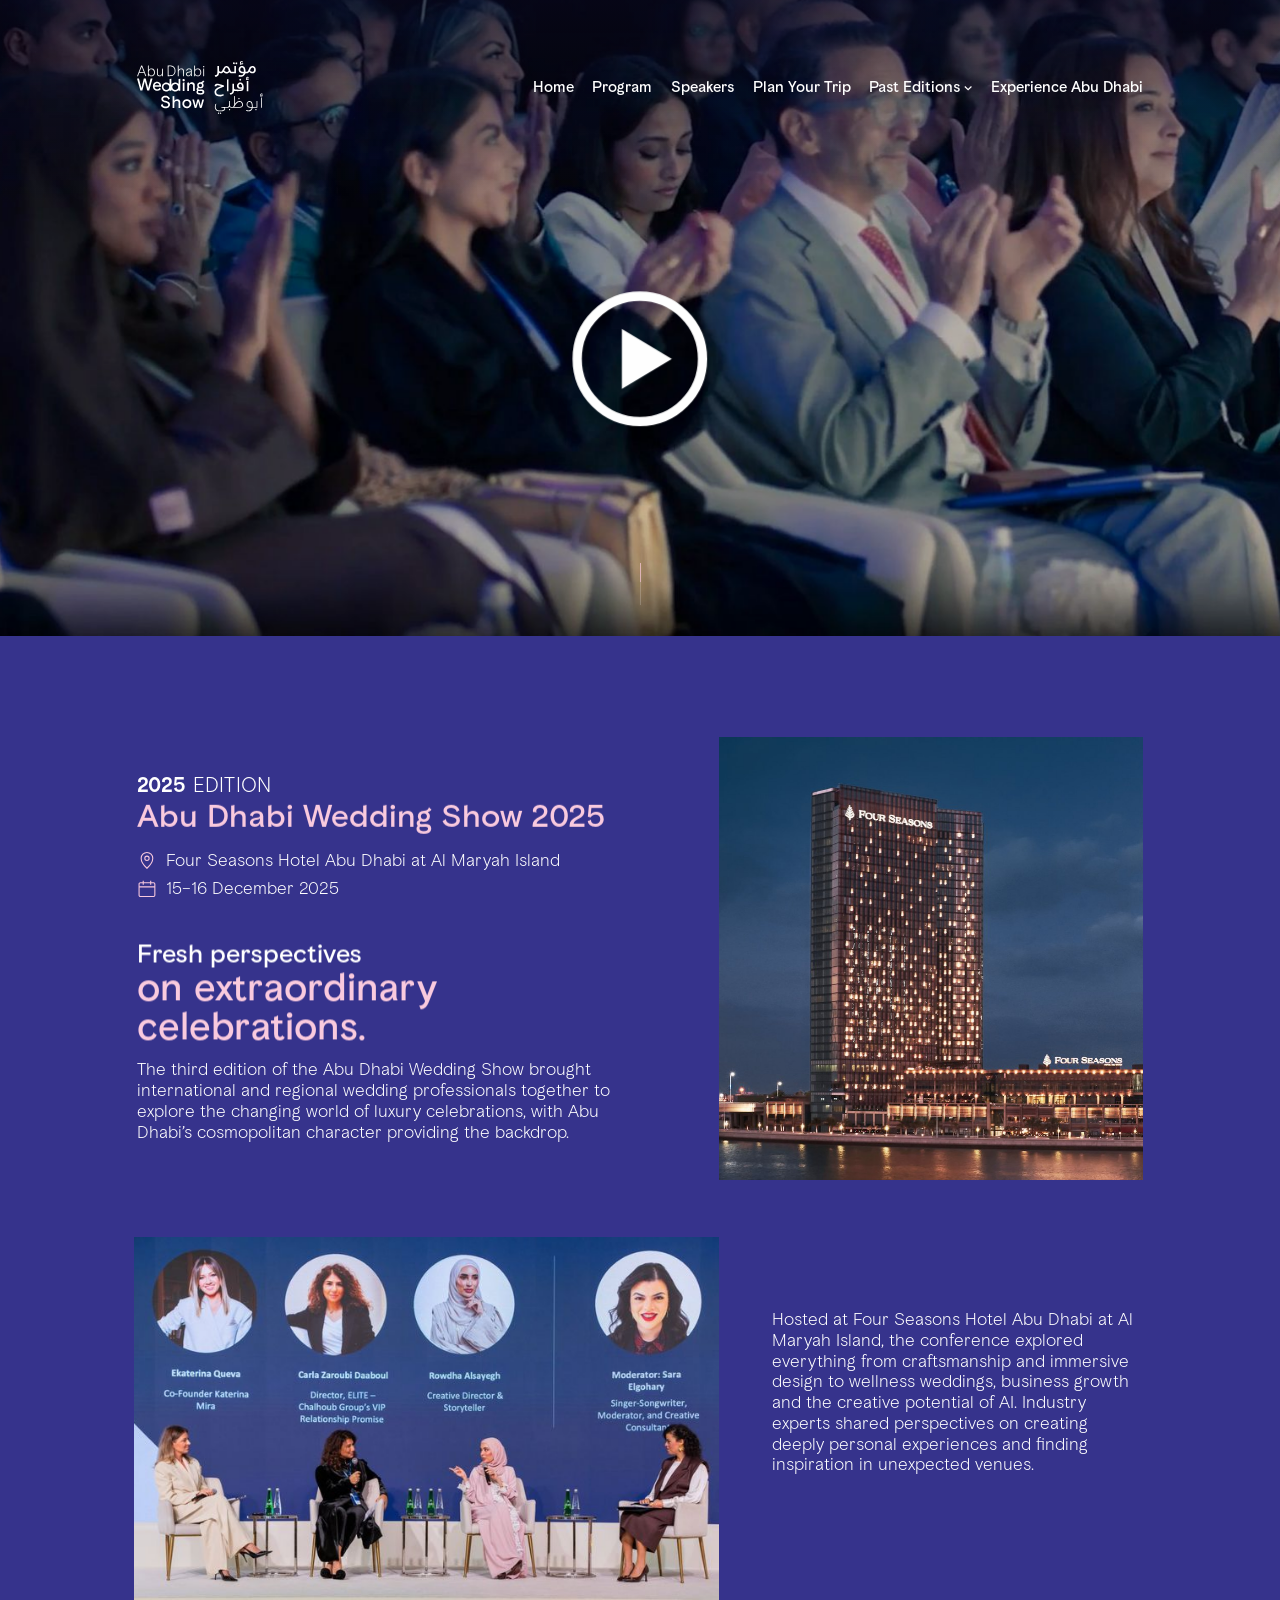
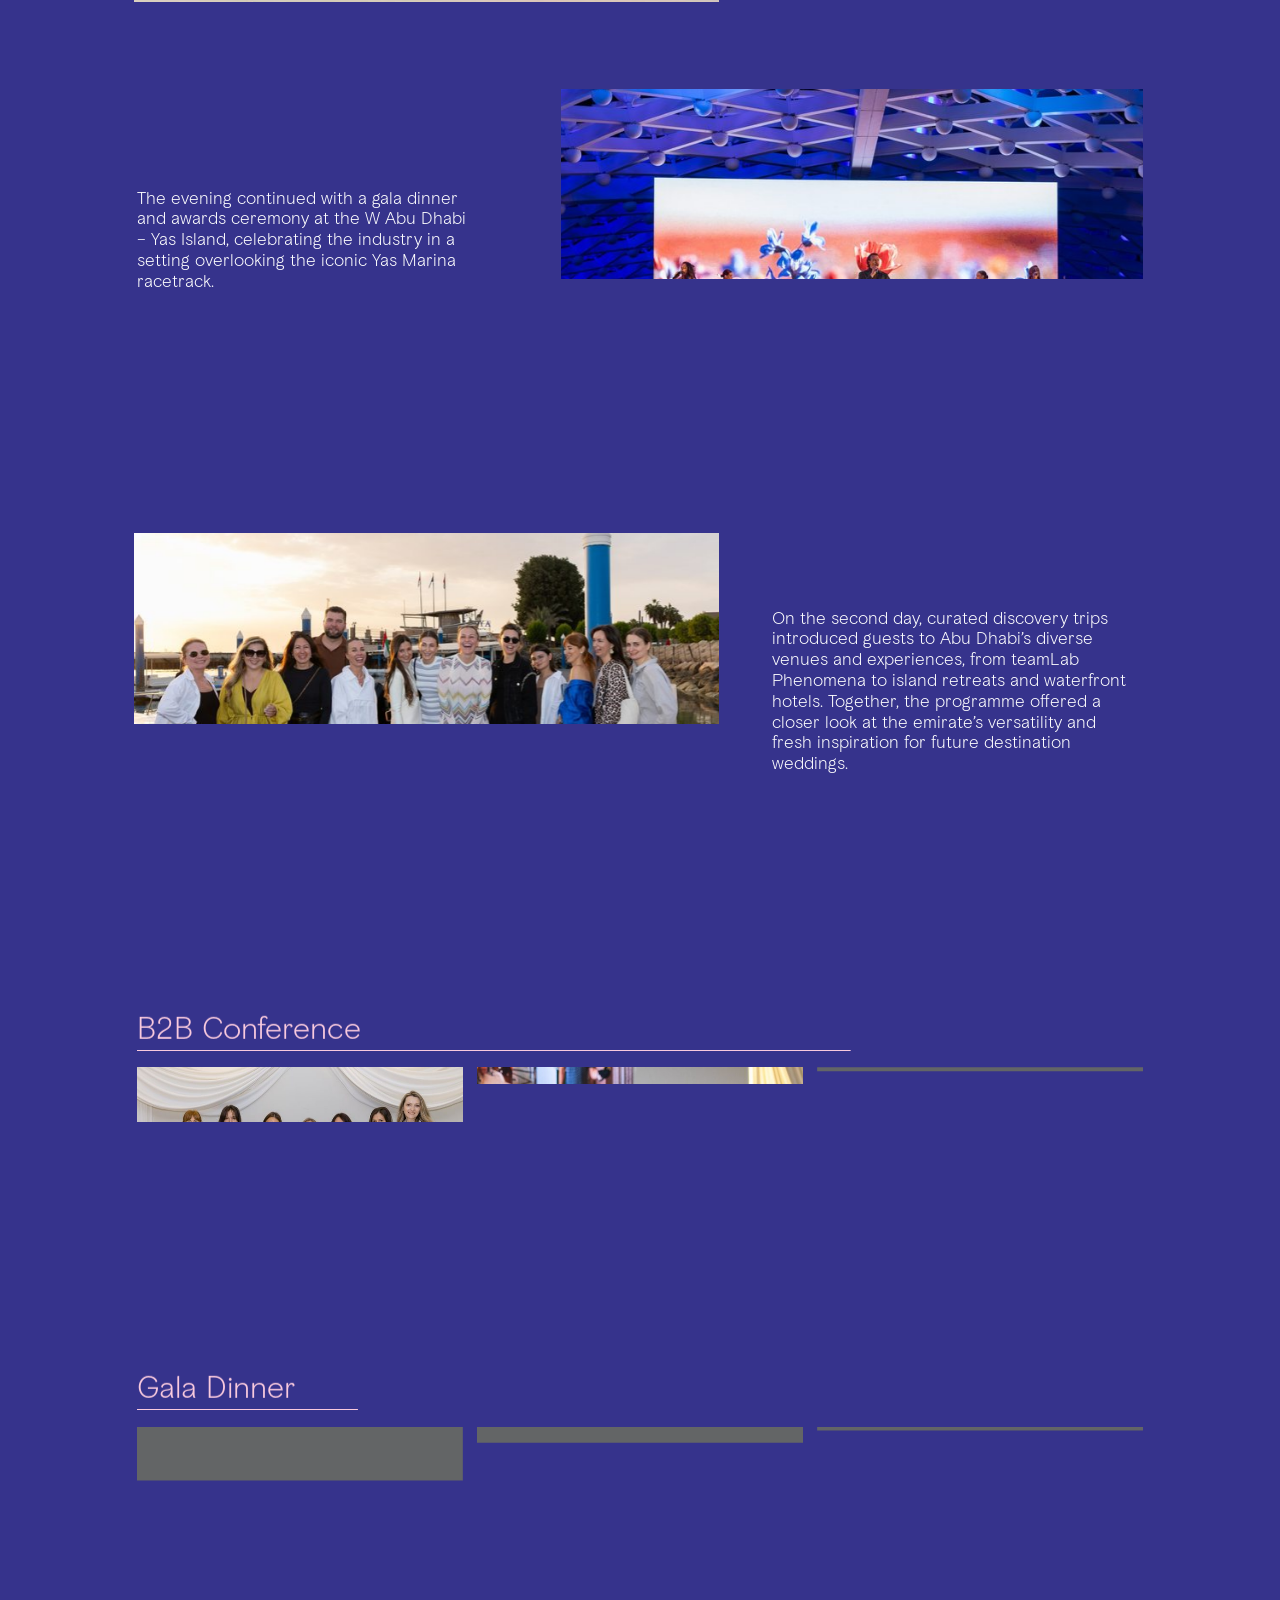
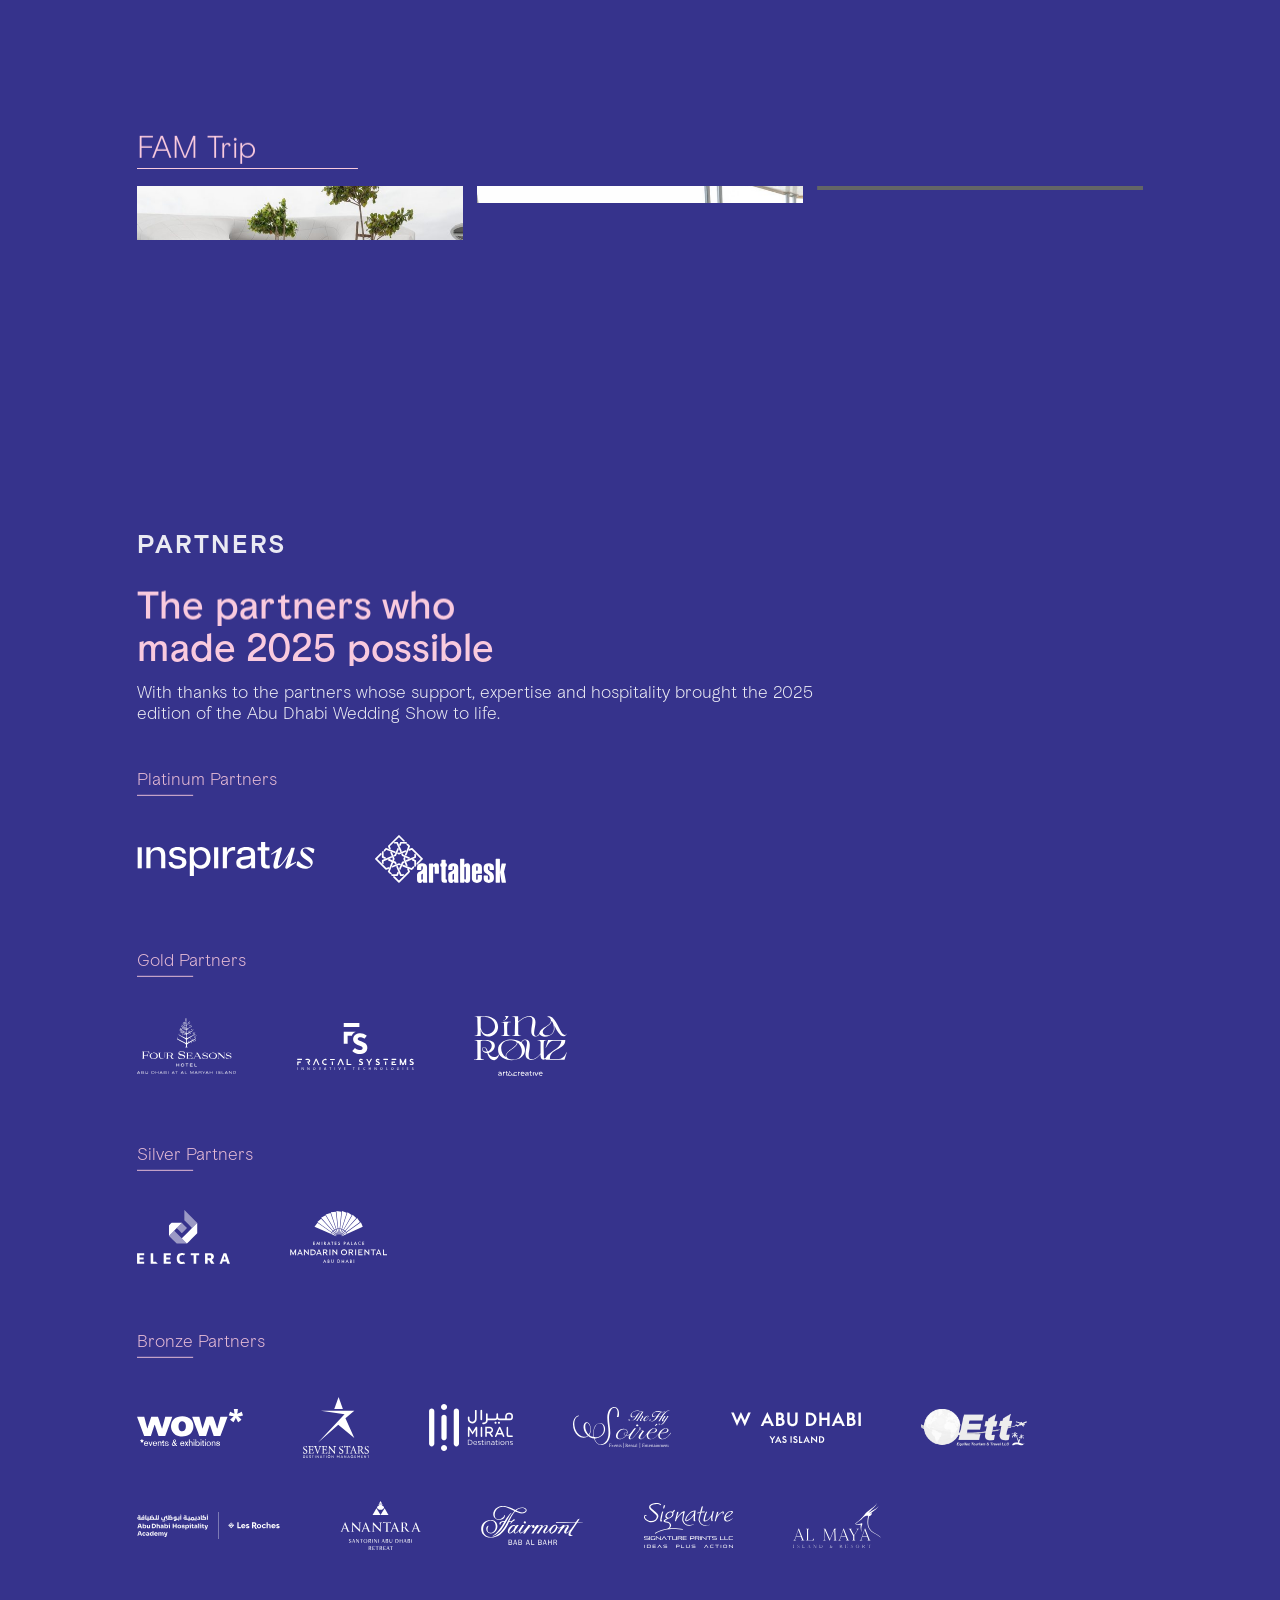
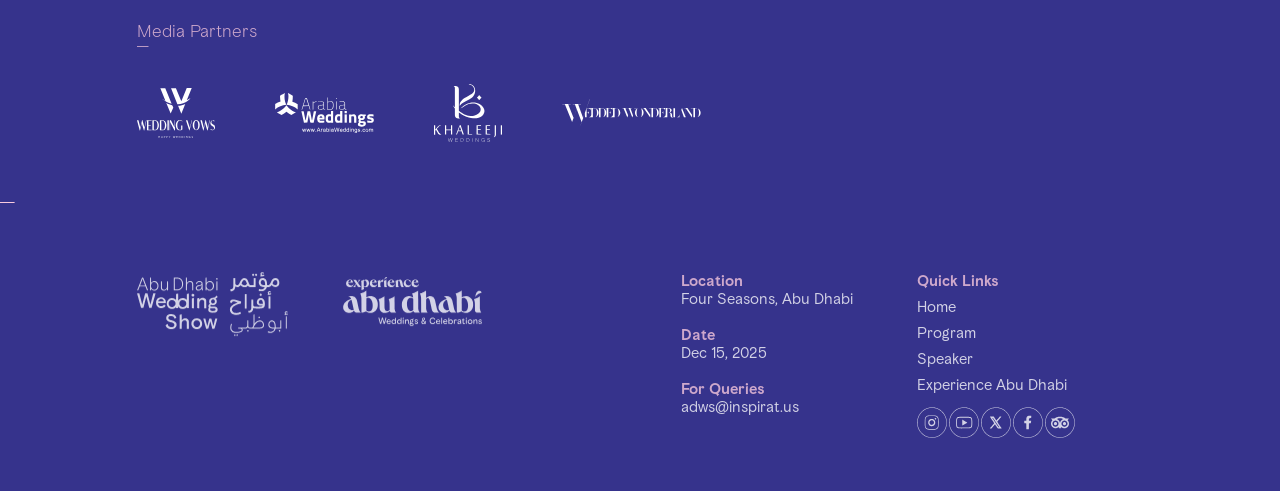
==== abu-dhabi-wedding-show/2025-edition.html @ 4666b499 "Add Abu Dhabi Wedding Show website for client review Co-Authored-By: Claude Opus 5.5 <noreply@anthro" ====
<!doctype html>
<html lang="en">
<head>
  <meta charset="utf-8">
  <meta name="viewport" content="width=device-width, initial-scale=1, viewport-fit=cover">
  <title>2025 Edition | Abu Dhabi Wedding Show</title>
  <meta name="description" content="Highlights from the 2025 Abu Dhabi Wedding Show at Four Seasons Hotel Abu Dhabi at Al Maryah Island.">
  <meta name="theme-color" content="#36338c">
  <link rel="preload" href="assets/fonts/AbuDhabiBasis-Light.woff2" as="font" type="font/woff2" crossorigin>
  <link rel="preload" href="assets/fonts/AbuDhabiBasis-Medium.woff2" as="font" type="font/woff2" crossorigin>
  <link rel="stylesheet" href="assets/css/main.css">
  <script>document.documentElement.classList.add('js');setTimeout(function(){document.documentElement.classList.add('curtain-timeout')},3500);</script>
</head>
<body>
  <div class="curtain" aria-hidden="true"><div class="curtain__panel curtain__panel--pink"></div><div class="curtain__panel curtain__panel--purple"></div></div>
  <a class="skip-link" href="#main">Skip to content</a>
  <header class="site-header wrap">
    <a class="logo" href="index.html" aria-label="Abu Dhabi Wedding Show, home"><img src="assets/svg/logo-adws.svg" alt="Abu Dhabi Wedding Show" width="190" height="79"></a>
    <button class="menu-toggle" aria-expanded="false" aria-controls="site-nav" aria-label="Open menu">
      <svg class="menu-toggle__icon menu-toggle__icon--open" viewBox="0 0 48 48" aria-hidden="true"><circle cx="24" cy="24" r="22" fill="none" stroke="currentColor" stroke-width="2"/><path d="M10 19h28M10 29h28" fill="none" stroke="currentColor" stroke-width="2"/></svg>
      <svg class="menu-toggle__icon menu-toggle__icon--close" viewBox="0 0 48 48" aria-hidden="true"><circle cx="24" cy="24" r="22" fill="none" stroke="currentColor" stroke-width="2"/><path d="M14.1 14.1l19.8 19.8M33.9 14.1L14.1 33.9" fill="none" stroke="currentColor" stroke-width="2"/></svg>
    </button>
    <nav class="nav" id="site-nav" aria-label="Main">
      <ul>
        <li><a href="index.html">Home</a></li>
        <li><a href="#">Program</a></li>
        <li><a href="#">Speakers</a></li>
        <li><a href="#">Plan Your Trip</a></li>
        <li class="has-sub">
          <button aria-expanded="false" aria-haspopup="true" aria-current="page">Past Editions <svg class="chev" viewBox="0 0 10 6" aria-hidden="true"><path d="M1 1l4 4 4-4" fill="none" stroke="currentColor" stroke-width="1.4"/></svg></button>
          <div class="submenu"><a href="2025-edition.html" aria-current="page">2025 Edition</a><a href="https://adweddingshow.ae/2024-edition">2024 Edition</a><a href="https://adweddingshow.ae/2023-edition">2023 Edition</a></div>
        </li>
        <li><a href="https://visitabudhabi.ae/en" target="_blank" rel="noopener">Experience Abu Dhabi</a></li>
      </ul>
    </nav>
  </header>
  <main id="main">
    <section class="hero" aria-label="Highlights film" style="--hero-pos:50% 45%">
      <img src="assets/img/hero-2025.jpg" srcset="assets/img/hero-2025-900.jpg 900w, assets/img/hero-2025-1600.jpg 1600w, assets/img/hero-2025.jpg 1920w" sizes="100vw" alt="Guests applauding at the Abu Dhabi Wedding Show 2025" loading="eager" decoding="async" fetchpriority="high">
      <button class="play" data-video="" aria-label="Play the highlights film"><svg viewBox="0 0 206 206" aria-hidden="true"><circle cx="103" cy="103" r="94" fill="none" stroke="currentColor" stroke-width="14"/><path d="M76 58v90l75-45z" fill="currentColor"/></svg></button>
      <div class="scroll-hint" aria-hidden="true"><span></span></div>
    </section>
    <section class="edition wrap">
      <div class="edition__top">
        <div class="edition__intro">
          <p class="edition-label"><b>2025</b> EDITION</p>
          <h1 class="edition-title">Abu Dhabi Wedding Show 2025</h1>
          <ul class="meta">
            <li><svg viewBox="0 0 24 24" aria-hidden="true"><path d="M12 22s-7-6.2-7-12a7 7 0 0114 0c0 5.8-7 12-7 12z" fill="none" stroke="currentColor" stroke-width="1.3"/><circle cx="12" cy="10" r="2.6" fill="none" stroke="currentColor" stroke-width="1.3"/></svg><span>Four Seasons Hotel Abu Dhabi at Al Maryah Island</span></li>
            <li><svg viewBox="0 0 24 24" aria-hidden="true"><rect x="2.5" y="4.5" width="19" height="16.5" rx="1.5" fill="none" stroke="currentColor" stroke-width="1.3"/><path d="M2.5 9.5h19M7.5 2v5M16.5 2v5" fill="none" stroke="currentColor" stroke-width="1.3"/></svg><span>15–16 December 2025</span></li>
          </ul>
        </div>
        <div class="edition__media"><picture><source media="(min-width: 1024px)" srcset="assets/img/fourseasons-crop.jpg"><img src="assets/img/fourseasons.jpg" srcset="assets/img/fourseasons-700.jpg 700w, assets/img/fourseasons.jpg 1400w" sizes="100vw" alt="Four Seasons Hotel Abu Dhabi at Al Maryah Island at dusk" loading="lazy" decoding="async"></picture></div>
        <div class="edition__fresh">
          <p class="kicker">Fresh perspectives</p>
          <h2 class="display">on extraordinary <span class="br"></span>celebrations.</h2>
          <div class="body"><p>The third edition of the Abu Dhabi Wedding Show brought international and regional wedding professionals together to explore the changing world of luxury celebrations, with Abu Dhabi’s cosmopolitan character providing the backdrop.</p></div>
        </div>
      </div>
      <div class="duo duo--left duo--a">
        <div class="duo__media"><img src="assets/img/panel.jpg" srcset="assets/img/panel-700.jpg 700w, assets/img/panel.jpg 1800w" sizes="(max-width: 1023px) 100vw, 46vw" alt="Panel discussion on stage at the 2025 conference" loading="lazy" decoding="async"></div>
        <div class="body"><p>Hosted at Four Seasons Hotel Abu Dhabi at Al Maryah Island, the conference explored everything from craftsmanship and immersive design to wellness weddings, business growth and the creative potential of AI. Industry experts shared perspectives on creating deeply personal experiences and finding inspiration in unexpected venues.</p></div>
      </div>
      <div class="duo duo--right duo--b">
        <div class="body"><p>The evening continued with a gala dinner and awards ceremony at the W Abu Dhabi – Yas Island, celebrating the industry in a setting overlooking the iconic Yas Marina racetrack.</p></div>
        <div class="duo__media"><img src="assets/img/gala-stage.jpg" srcset="assets/img/gala-stage-700.jpg 700w, assets/img/gala-stage.jpg 1542w" sizes="(max-width: 1023px) 100vw, 46vw" alt="Live performance at the 2025 gala dinner" loading="lazy" decoding="async"></div>
      </div>
      <div class="duo duo--left duo--c">
        <div class="duo__media"><img src="assets/img/fam-group.jpg" srcset="assets/img/fam-group-700.jpg 700w, assets/img/fam-group.jpg 1800w" sizes="(max-width: 1023px) 100vw, 46vw" alt="Guests of the 2025 discovery trip together on a marina pontoon at sunset" loading="lazy" decoding="async"></div>
        <div class="body"><p>On the second day, curated discovery trips introduced guests to Abu Dhabi’s diverse venues and experiences, from teamLab Phenomena to island retreats and waterfront hotels. Together, the programme offered a closer look at the emirate’s versatility and fresh inspiration for future destination weddings.</p></div>
      </div>
      <section class="gallery">
        <h2 class="gallery__title rule">B2B Conference</h2>
        <ul class="gallery__grid">
          <li><img src="assets/img/b2b-1.jpg" srcset="assets/img/b2b-1-700.jpg 700w, assets/img/b2b-1.jpg 920w" sizes="(max-width: 767px) 82vw, 26vw" alt="Delegates at the B2B conference" loading="lazy" decoding="async"></li>
          <li><img src="assets/img/b2b-2.jpg" srcset="assets/img/b2b-2-700.jpg 700w, assets/img/b2b-2.jpg 1017w" sizes="(max-width: 767px) 82vw, 26vw" alt="Speaker presenting at the conference" loading="lazy" decoding="async"></li>
          <li><img src="assets/img/b2b-3.jpg" srcset="assets/img/b2b-3-700.jpg 700w, assets/img/b2b-3.jpg 931w" sizes="(max-width: 767px) 82vw, 26vw" alt="Panel discussion with four speakers" loading="lazy" decoding="async"></li>
        </ul>
      </section>
      <section class="gallery">
        <h2 class="gallery__title rule">Gala Dinner</h2>
        <ul class="gallery__grid">
          <li><img src="assets/img/gala-1.jpg" srcset="assets/img/gala-1-700.jpg 700w, assets/img/gala-1.jpg 993w" sizes="(max-width: 767px) 82vw, 26vw" alt="Gala dinner setting with the show screen" loading="lazy" decoding="async"></li>
          <li><img src="assets/img/gala-2.jpg" srcset="assets/img/gala-2-700.jpg 700w, assets/img/gala-2.jpg 1017w" sizes="(max-width: 767px) 82vw, 26vw" alt="Singer performing at the gala dinner" loading="lazy" decoding="async"></li>
          <li><img src="assets/img/gala-3.jpg" srcset="assets/img/gala-3-700.jpg 700w, assets/img/gala-3.jpg 782w" sizes="(max-width: 767px) 82vw, 26vw" alt="Headline performer on stage" loading="lazy" decoding="async"></li>
        </ul>
      </section>
      <section class="gallery">
        <h2 class="gallery__title rule">FAM Trip</h2>
        <ul class="gallery__grid">
          <li><img src="assets/img/fam-1.jpg" srcset="assets/img/fam-1-700.jpg 700w, assets/img/fam-1.jpg 1018w" sizes="(max-width: 767px) 82vw, 26vw" alt="Group photo during the FAM trip" loading="lazy" decoding="async"></li>
          <li><img src="assets/img/fam-2.jpg" srcset="assets/img/fam-2-700.jpg 700w, assets/img/fam-2.jpg 1033w" sizes="(max-width: 767px) 82vw, 26vw" alt="Guests on a boat during the FAM trip" loading="lazy" decoding="async"></li>
          <li><img src="assets/img/fam-3.jpg" srcset="assets/img/fam-3-700.jpg 700w, assets/img/fam-3.jpg 1018w" sizes="(max-width: 767px) 82vw, 26vw" alt="Guests inside an immersive installation" loading="lazy" decoding="async"></li>
        </ul>
      </section>
    </section>
    <section class="partners partners--2025 wrap">
      <p class="eyebrow">Partners</p>
      <h2 class="display">The partners who <span class="br"></span>made 2025 possible</h2>
      <div class="body"><p>With thanks to the partners whose support, expertise and hospitality brought the 2025 edition of the Abu Dhabi Wedding Show to life.</p></div>
      <div class="tier">
        <h3 class="tier__label rule">Platinum Partners</h3>
        <ul class="tier__logos tier__logos--set" aria-label="Platinum Partners">
          <li><img src="assets/partners/inspiratus.svg" alt="Inspiratus" style="--w:267.9" loading="lazy" decoding="async"></li><li><img src="assets/partners/artabesk.svg" alt="Artabesk" style="--w:196.2" loading="lazy" decoding="async"></li>
        </ul>
      </div>
      <div class="tier">
        <h3 class="tier__label rule">Gold Partners</h3>
        <ul class="tier__logos tier__logos--set" aria-label="Gold Partners">
          <li><img src="assets/partners/four-seasons-al-maryah.svg" alt="Four Seasons Hotel Abu Dhabi at Al Maryah Island" style="--w:149.6" loading="lazy" decoding="async"></li><li><img src="assets/partners/fractal-systems.svg" alt="Fractal Systems" style="--w:176.4" loading="lazy" decoding="async"></li><li><img src="assets/partners/dina-rouz.svg" alt="Dina Rouz Art &amp; Creative" style="--w:139.1" loading="lazy" decoding="async"></li>
        </ul>
      </div>
      <div class="tier">
        <h3 class="tier__label rule">Silver Partners</h3>
        <ul class="tier__logos tier__logos--set" aria-label="Silver Partners">
          <li><img src="assets/partners/electra.svg" alt="Electra" style="--w:140.0" loading="lazy" decoding="async"></li><li><img src="assets/partners/emirates-palace-mandarin-oriental.svg" alt="Emirates Palace Mandarin Oriental, Abu Dhabi" style="--w:145.2" loading="lazy" decoding="async"></li>
        </ul>
      </div>
      <div class="tier">
        <h3 class="tier__label rule">Bronze Partners</h3>
        <ul class="tier__logos tier__logos--set" aria-label="Bronze Partners">
          <li><img src="assets/partners/wow-events.svg" alt="WOW Events &amp; Exhibitions" style="--w:159.8" loading="lazy" decoding="async"></li><li><img src="assets/partners/seven-stars-dmc.svg" alt="Seven Stars Destination Management" style="--w:98.3" loading="lazy" decoding="async"></li><li><img src="assets/partners/miral-destinations.svg" alt="Miral Destinations" style="--w:125.6" loading="lazy" decoding="async"></li><li><img src="assets/partners/the-fly-soiree.svg" alt="The Fly Soirée" style="--w:147.4" loading="lazy" decoding="async"></li><li><img src="assets/partners/w-abu-dhabi-yas-island.svg" alt="W Abu Dhabi, Yas Island" style="--w:194.1" loading="lazy" decoding="async"></li><li><img src="assets/partners/ett-equifax-travel.png" alt="Equifax Tourism &amp; Travel" style="--w:158.7" loading="lazy" decoding="async"></li><li><img src="assets/partners/adha-les-roches.svg" alt="Abu Dhabi Hospitality Academy, Les Roches" style="--w:214.5" loading="lazy" decoding="async"></li><li><img src="assets/partners/anantara-santorini.svg" alt="Anantara Santorini Abu Dhabi Retreat" style="--w:121.9" loading="lazy" decoding="async"></li><li><img src="assets/partners/fairmont-bab-al-bahr.svg" alt="Fairmont Bab Al Bahr" style="--w:153.1" loading="lazy" decoding="async"></li><li><img src="assets/partners/signature-prints.svg" alt="Signature Prints" style="--w:134.3" loading="lazy" decoding="async"></li><li><img src="assets/partners/al-maya-island.svg" alt="Al Maya Island &amp; Resort" style="--w:131.4" loading="lazy" decoding="async"></li>
        </ul>
      </div>
      <div class="tier">
        <h3 class="tier__label rule">Media Partners</h3>
        <ul class="tier__logos tier__logos--set" aria-label="Media Partners">
          <li><img src="assets/partners/wedding-vows.svg" alt="Wedding Vows" style="--w:117.7" loading="lazy" decoding="async"></li><li><img src="assets/partners/arabia-weddings.svg" alt="Arabia Weddings" style="--w:148.0" loading="lazy" decoding="async"></li><li><img src="assets/partners/khaleeji-weddings.svg" alt="Khaleeji Weddings" style="--w:101.4" loading="lazy" decoding="async"></li><li><img src="assets/partners/wedded-wonderland.svg" alt="Wedded Wonderland" style="--w:209.2" loading="lazy" decoding="async"></li>
        </ul>
      </div>
    </section>
  </main>
  <footer class="site-footer">
    <div class="wrap footer__grid">
      <div class="footer__brand">
        <a class="footer__logo" href="index.html"><img src="assets/svg/logo-adws.svg" alt="Abu Dhabi Wedding Show" width="227" height="95" loading="lazy"></a>
        <a class="footer__logo footer__logo--exp" href="https://visitabudhabi.ae" rel="noopener"><img src="assets/svg/logo-experience-abu-dhabi.svg" alt="Experience Abu Dhabi, Weddings &amp; Celebrations" width="208" height="90" loading="lazy"></a>
      </div>
      <dl class="footer__info">
        <dt>Location</dt><dd>Four Seasons, Abu Dhabi</dd>
        <dt>Date</dt><dd>Dec 15, 2025</dd>
        <dt>For Queries</dt><dd><a href="mailto:adws@inspirat.us">adws@inspirat.us</a></dd>
      </dl>
      <div class="footer__links">
        <h2>Quick Links</h2>
        <ul>
          <li><a href="index.html">Home</a></li>
          <li><a href="#">Program</a></li>
          <li><a href="#">Speaker</a></li>
          <li><a href="#">Experience Abu Dhabi</a></li>
        </ul>
        <div class="social">
          <a href="#" aria-label="Instagram"><img src="assets/svg/icon-instagram.svg" alt="" width="31" height="31"></a>
          <a href="#" aria-label="YouTube"><img src="assets/svg/icon-youtube.svg" alt="" width="31" height="31"></a>
          <a href="#" aria-label="X"><img src="assets/svg/icon-x.svg" alt="" width="31" height="31"></a>
          <a href="#" aria-label="Facebook"><img src="assets/svg/icon-facebook.svg" alt="" width="31" height="31"></a>
          <a href="#" aria-label="Tripadvisor"><img src="assets/svg/icon-tripadvisor.svg" alt="" width="31" height="31"></a>
        </div>
      </div>
    </div>
  </footer>
  <dialog class="video-dialog" id="video-dialog"><button class="close" aria-label="Close video">&times;</button><video controls playsinline preload="none"></video></dialog>
  <div class="cursor" aria-hidden="true"><span>Drag</span></div>
  <script src="assets/js/vendor/gsap.min.js" defer></script>
  <script src="assets/js/vendor/ScrollTrigger.min.js" defer></script>
  <script src="assets/js/vendor/SplitText.min.js" defer></script>
  <script src="assets/js/vendor/lenis.min.js" defer></script>
  <script src="assets/js/main.js" defer></script>
</body>
</html>
---- abu-dhabi-wedding-show/assets/css/main.css ----
/* =========================================================================
   Abu Dhabi Wedding Show — responsive build
   Master artboard: 1920 px wide. All fluid values are derived from it:
   vw value = (px at 1920 / 1920) * 100, clamped to a readable minimum
   and to the 1920 maximum so nothing grows past the approved design.

   Motion: GSAP + ScrollTrigger + SplitText (text masks) and Lenis smooth
   scroll, all in assets/js. Without JS, or with "reduce motion" on, the
   site renders fully static: nothing here hides content by default.
   ========================================================================= */

@font-face { font-family: "Abu Dhabi Basis"; src: url("../fonts/AbuDhabiBasis-Light.woff2") format("woff2"); font-weight: 300; font-style: normal; font-display: swap; }
@font-face { font-family: "Abu Dhabi Basis"; src: url("../fonts/AbuDhabiBasis-Regular.woff2") format("woff2"); font-weight: 400; font-style: normal; font-display: swap; }
@font-face { font-family: "Abu Dhabi Basis"; src: url("../fonts/AbuDhabiBasis-Medium.woff2") format("woff2"); font-weight: 500; font-style: normal; font-display: swap; }
@font-face { font-family: "Abu Dhabi Basis"; src: url("../fonts/AbuDhabiBasis-Bold.woff2") format("woff2"); font-weight: 700; font-style: normal; font-display: swap; }

:root {
  /* Colour (sampled from the artboard) */
  --purple: #36338c;
  --pink: #f9cade;
  --white: #ffffff;
  --ink: #151537;
  --placeholder: #636566;

  /* Content column: 1510 px inside 205 px margins at 1920.
     Expressed in % so it is relative to the section, not the scrollbar. */
  --gutter: max(10.677%, calc((100% - 1510px) / 2));

  /* --u = one artboard pixel. The artboard is a 1920x1080 screen, so the unit follows
     whichever is tighter, width or height. A screen-sized section therefore always fits
     one screen, on wide monitors and on short laptop windows alike. */
  --u: min(100vw / 1920, 100svh / 1080);

  /* Type scale (px at 1920x1080, minimum on small screens) */
  --fs-nav: clamp(15px, calc(20 * var(--u)), 20px);
  --fs-eyebrow: clamp(17px, calc(38 * var(--u)), 38px);      /* ABOUT / PARTNERS, Bold caps */
  --fs-kicker: clamp(20px, calc(38.7 * var(--u)), 38.7px);   /* Connect / This is Abu Dhabi, Medium */
  --fs-display: clamp(30px, calc(58 * var(--u)), 58px);      /* Pink headlines, Medium */
  --fs-body: clamp(16px, calc(26 * var(--u)), 26px);         /* Body, Light */
  --fs-title: clamp(26px, calc(48 * var(--u)), 48px);        /* Abu Dhabi Wedding Show 2025 */
  --fs-edition: clamp(17px, calc(31 * var(--u)), 31px);      /* 2025 EDITION label on the 2025 page */
  --fs-edition-list: clamp(17px, calc(27 * var(--u)), 27px); /* 2025 Edition links in the Past Editions card */
  --fs-gallery: clamp(24px, calc(46.3 * var(--u)), 46.3px);  /* B2B Conference */
  --fs-button: clamp(16px, calc(24 * var(--u)), 24px);      /* label: a step above body copy */
  --fs-footer: clamp(15px, calc(22.1 * var(--u)), 22.1px);

  --lh-body: 1.2;

  /* Vertical rhythm */
  --pad-section: clamp(56px, calc(146 * var(--u)), 146px);  /* section top padding (954 → 1100) */
  --space-xl: clamp(56px, 8.5vw, 164px);
  --space-l: clamp(40px, 5.25vw, 101px);
  --space-m: clamp(24px, 3.1vw, 60px);

  --photo-h: clamp(560px, 56.25vw, 1080px);      /* full-bleed photo sections, 1080 at 1920 */

  /* Motion */
  --ease-out: cubic-bezier(.16, 1, .3, 1);       /* expo-ish out */
  --ease-inout: cubic-bezier(.65, 0, .35, 1);
}

@media (max-width: 1279px) { :root { --gutter: 7.5%; } }
@media (max-width: 1023px) { :root { --gutter: 48px; --lh-body: 1.4; } }
@media (max-width: 767px)  { :root { --gutter: 24px; --lh-body: 1.5; } }
@media (max-width: 399px)  { :root { --gutter: 20px; } }

/* ---------- Base ---------- */
*, *::before, *::after { box-sizing: border-box; }
html { -webkit-text-size-adjust: 100%; text-size-adjust: 100%; scroll-behavior: smooth; }
@media (prefers-reduced-motion: reduce) { html { scroll-behavior: auto; } *, *::before, *::after { transition: none !important; animation: none !important; } }
/* Lenis smooth scroll */
html.lenis, html.lenis body { height: auto; }
.lenis.lenis-smooth { scroll-behavior: auto !important; }
.lenis.lenis-smooth [data-lenis-prevent] { overscroll-behavior: contain; }
.lenis.lenis-stopped { overflow: hidden; }
body {
  margin: 0;
  font-family: "Abu Dhabi Basis", "Helvetica Neue", Arial, sans-serif;
  font-weight: 300;
  color: var(--white);
  background: var(--purple);
  -webkit-font-smoothing: antialiased;
  -moz-osx-font-smoothing: grayscale;
  overflow-x: hidden;
}
img { display: block; max-width: 100%; height: auto; }
a { color: inherit; text-decoration: none; }
button { font: inherit; color: inherit; background: none; border: 0; padding: 0; cursor: pointer; }
p { margin: 0; }
h1, h2, h3 { margin: 0; font-weight: 500; }
:focus-visible { outline: 2px solid var(--pink); outline-offset: 4px; }
.sr-only { position: absolute; width: 1px; height: 1px; overflow: hidden; clip: rect(0 0 0 0); white-space: nowrap; }
.skip-link { position: absolute; left: 16px; top: -60px; z-index: 100; padding: 10px 16px; background: var(--pink); color: var(--purple); font-weight: 500; }
.skip-link:focus { top: 16px; }

.wrap { padding-inline: var(--gutter); }

/* ---------- Type roles ---------- */
.eyebrow { font-size: var(--fs-eyebrow); font-weight: 700; letter-spacing: 0.08em; text-transform: uppercase; line-height: 1; }
.kicker { font-size: var(--fs-kicker); font-weight: 500; line-height: 1.15; }
.display { font-size: var(--fs-display); font-weight: 500; line-height: 1.01; color: var(--pink); letter-spacing: -0.003em; }
.body { font-size: var(--fs-body); line-height: var(--lh-body); font-weight: 300; }
.body p + p { margin-top: calc(var(--lh-body) * 1em); }
/* the designer's line break inside a headline (a span so it can be switched off on phones) */
.br { display: block; }
.kicker + .display { margin-top: 0.085em; }
.eyebrow + .kicker, .eyebrow + .display { margin-top: clamp(20px, calc(40 * var(--u)), 40px); }
.display + .body { margin-top: clamp(16px, calc(31 * var(--u)), 31px); }
.balance { text-wrap: balance; }

/* SplitText line masks. The mask must not change the layout, so the breathing room for descenders is
   given by the clip itself (a negative inset) and not by padding: the leading stays exactly as designed.
   The inner line travels 140% to be fully hidden. */
.line-mask { overflow: visible !important; clip-path: inset(-.16em -.12em); }
.line { will-change: transform; }

/* ---------- Page curtain (enter / leave transition) ---------- */
.curtain { position: fixed; inset: 0; z-index: 1000; pointer-events: none; display: none; }
html.js .curtain { display: block; }
html.js.curtain-timeout .curtain, html.js.reduced .curtain { display: none; }
.curtain__panel { position: absolute; inset: -1px 0; }
.curtain__panel--pink { background: var(--pink); }
.curtain__panel--purple { background: var(--purple); }

/* ---------- Custom cursor (mouse only, over the gallery) ----------
   The native cursor is hidden only while the custom one is actually on screen (html.cursor-on),
   so there is never a moment without a pointer. */
.cursor { position: fixed; left: 0; top: 0; z-index: 900; width: 92px; height: 92px; margin: -46px 0 0 -46px; border-radius: 50%; background: var(--pink); color: var(--purple); display: none; align-items: center; justify-content: center; gap: 7px; font-size: 14px; font-weight: 500; letter-spacing: .06em; text-transform: uppercase; pointer-events: none; opacity: 0; visibility: hidden; transform: scale(.4); }
.cursor::before, .cursor::after { content: ""; width: 6px; height: 6px; border: solid currentColor; border-width: 0 0 1.5px 1.5px; transform: rotate(45deg); }
.cursor::after { transform: rotate(-135deg); }
html.fine .cursor { display: flex; }
html.cursor-on [data-cursor], html.cursor-on [data-cursor] * { cursor: none; }

/* ---------- Header ---------- */
.site-header {
  position: fixed; inset: 0 0 auto 0; z-index: 20;
  display: flex; align-items: center; justify-content: space-between; gap: 24px;
  padding-top: clamp(20px, calc(91 * var(--u)), 91px); padding-bottom: 0;
  transition: transform .6s var(--ease-inout), padding .6s var(--ease-inout);
}
/* backdrop lives on a pseudo-element so the header itself never becomes a
   containing block for the fixed mobile menu */
.site-header::before { content: ""; position: absolute; inset: 0; z-index: -1; background: rgba(54,51,140,.82); -webkit-backdrop-filter: blur(16px); backdrop-filter: blur(16px); opacity: 0; transition: opacity .45s ease; }
.site-header.is-scrolled { padding-top: clamp(12px, 1.1vw, 20px); padding-bottom: clamp(12px, 1.1vw, 20px); }
.site-header.is-scrolled::before { opacity: 1; }
.site-header.is-hidden { transform: translateY(-101%); }
.menu-open .site-header { transform: none; }
.menu-open .site-header::before { opacity: 0; }
.logo { display: block; width: clamp(112px, calc(190 * var(--u)), 190px); color: var(--white); transition: width .6s var(--ease-inout); }
.site-header.is-scrolled .logo { width: clamp(96px, 6.6vw, 126px); }
.logo svg, .logo img { width: 100%; height: auto; display: block; }
.nav ul { list-style: none; margin: 0; padding: 0; display: flex; align-items: center; gap: clamp(14px, 1.46vw, 28px); }
.nav a, .nav button { font-size: var(--fs-nav); font-weight: 500; line-height: 1; white-space: nowrap; padding: 8px 0; display: inline-flex; align-items: center; gap: 4px; position: relative; }
.nav a::after { content: ""; position: absolute; left: 0; right: 0; bottom: 2px; height: 1px; background: var(--pink); transform: scaleX(0); transform-origin: right; transition: transform .45s var(--ease-inout); }
.nav a:hover::after, .nav a[aria-current="page"]::after { transform: scaleX(1); transform-origin: left; }
.nav .chev { width: 0.55em; height: 0.55em; margin-top: 0.1em; transition: transform .2s ease; }
.has-sub { position: relative; }
.has-sub.open .chev { transform: rotate(180deg); }
.submenu a { display: block; }
.submenu a::after { display: none; }
/* Past Editions dropdown (desktop). Pink panel the width of the menu item; the item under the pointer, being
   pressed, focused or of the current page turns blue with white Medium type. Sizes are the artboard's at 1920. */
@media (min-width: 1024px) {
  .submenu { position: absolute; top: calc(100% + 3px); left: 0; width: calc(100% + 2px); min-width: max-content; background: var(--pink);
    opacity: 0; visibility: hidden; transform: translateY(6px); transition: opacity .25s ease, transform .35s var(--ease-out), visibility .25s; }
  .submenu::before { content: ""; position: absolute; left: 0; right: 0; bottom: 100%; height: 12px; }   /* keeps it open while the pointer crosses the gap */
  .has-sub:hover .submenu, .has-sub:focus-within .submenu, .has-sub.open .submenu { opacity: 1; visibility: visible; transform: none; }
  .submenu a { position: relative; padding: .536em .714em; font-size: var(--fs-nav); font-weight: 300; letter-spacing: .01em; line-height: 1;
    color: var(--purple); transition: background-color .2s ease, color .2s ease; }
  .submenu a:first-child { padding-top: calc(.536em + 2px); }
  .submenu a:last-child { padding-bottom: calc(.536em + 2px); }
  .submenu a + a::before { content: ""; position: absolute; left: .714em; right: .714em; top: 0; height: 1px; background: rgba(255,255,255,.55); transition: opacity .2s ease; }
  .submenu a:hover, .submenu a:focus-visible, .submenu a:active, .submenu a[aria-current="page"] { background: var(--purple); color: var(--white); font-weight: 500; letter-spacing: 0; }
  /* one blue item at a time: the current page gives way while another item is under the pointer */
  .submenu:hover a[aria-current="page"]:not(:hover) { background: none; color: var(--purple); font-weight: 300; letter-spacing: .01em; }
  /* no rule against a blue item */
  .submenu a:hover::before, .submenu a:hover + a::before, .submenu a:focus-visible::before, .submenu a:focus-visible + a::before,
  .submenu:not(:hover) a[aria-current="page"]::before, .submenu:not(:hover) a[aria-current="page"] + a::before { opacity: 0; }
}

.menu-toggle { display: none; position: relative; z-index: 40; width: 44px; height: 44px; color: var(--white); }
/* icon drawn 15% smaller (37.4 px) inside the 44 px button, so the tap target stays full size */
.menu-toggle__icon { position: absolute; inset: 7.5%; width: 85%; height: 85%; transition: opacity .35s ease, transform .5s var(--ease-out); }
.menu-toggle__icon--close { opacity: 0; transform: rotate(-90deg) scale(.6); }
.menu-open .menu-toggle__icon--open { opacity: 0; transform: rotate(90deg) scale(.6); }
.menu-open .menu-toggle__icon--close { opacity: 1; transform: none; }
.menu-toggle:active { transform: scale(.94); }

@media (max-width: 1023px) {
  .menu-toggle { display: block; margin-right: -3.3px; }   /* keeps the smaller icon's right edge on the page margin */
  .nav {
    position: fixed; inset: 0; z-index: 30; background: var(--purple);
    padding: 120px var(--gutter) 48px; overflow-y: auto;
    opacity: 0; visibility: hidden; transition: opacity .35s ease, visibility .35s;
  }
  .menu-open .nav { opacity: 1; visibility: visible; }
  .menu-open { overflow: hidden; }
  .nav ul { flex-direction: column; align-items: flex-start; gap: 0; }
  .nav li { width: 100%; border-bottom: 1px solid rgba(249,202,222,.3); transform: translateY(14px); opacity: 0; transition: transform .6s var(--ease-out), opacity .5s ease; }
  .menu-open .nav li { transform: none; opacity: 1; }
  .menu-open .nav li:nth-child(1) { transition-delay: .08s; }
  .menu-open .nav li:nth-child(2) { transition-delay: .13s; }
  .menu-open .nav li:nth-child(3) { transition-delay: .18s; }
  .menu-open .nav li:nth-child(4) { transition-delay: .23s; }
  .menu-open .nav li:nth-child(5) { transition-delay: .28s; }
  .menu-open .nav li:nth-child(6) { transition-delay: .33s; }
  .nav a, .nav button { font-size: clamp(22px, 4.2vw, 30px); padding: 18px 0; width: 100%; justify-content: space-between; }
  .nav a::after, .nav .has-sub > button::after { display: none; }
  .submenu { position: static; margin: 0 0 18px; padding: 6px; opacity: 1; visibility: visible; transform: none; display: none; background: var(--pink); }   /* 6px pink frame so a blue item reads against the blue overlay */
  .has-sub.open .submenu { display: block; }
  .has-sub:hover .submenu { display: none; }
  .has-sub.open:hover .submenu { display: block; }
  .submenu a { position: relative; font-size: clamp(18px, 3.2vw, 22px); font-weight: 300; padding: 14px 12px; color: var(--purple); }
  .submenu a + a::before { content: ""; position: absolute; left: 12px; right: 12px; top: 0; height: 1px; background: rgba(255,255,255,.55); }
  .submenu a:active, .submenu a:focus-visible, .submenu a[aria-current="page"] { background: var(--purple); color: var(--white); font-weight: 500; }
  .submenu a:active::before, .submenu a:active + a::before, .submenu a[aria-current="page"]::before, .submenu a[aria-current="page"] + a::before { opacity: 0; }
  .site-header .logo { position: relative; z-index: 40; }
}

/* ---------- Hero ---------- */
.hero { position: relative; height: clamp(420px, 49.69vw, 954px); overflow: hidden; background: #0d0c26; isolation: isolate; }
/* 120% tall so the parallax can travel without showing edges */
.hero > img { position: absolute; left: 0; top: -10%; width: 100%; height: 120%; object-fit: cover; object-position: var(--hero-pos, 50% 67%); z-index: -2; }
.hero::before { content: ""; position: absolute; inset: 0; z-index: -1; background: linear-gradient(180deg, rgba(10,9,35,.55) 0%, rgba(10,9,35,0) 32%), rgba(10,9,35,.08); }
/* a bright photo (white stage wall behind the menu): a deeper, longer shade at the top so the logo and menu read */
.hero--bright::before { background: linear-gradient(180deg, rgba(10,9,35,.72) 0%, rgba(10,9,35,.5) 14%, rgba(10,9,35,.22) 30%, rgba(10,9,35,0) 46%), rgba(10,9,35,.1); }
.play {
  position: absolute; left: 50%; top: 56.4%; translate: -50% -50%;
  width: clamp(72px, 10.73vw, 206px); aspect-ratio: 1; color: var(--white);
}
.play svg { width: 100%; height: 100%; display: block; filter: drop-shadow(0 2px 12px rgba(0,0,0,.25)); }
html:not(.js) .play:hover, html.reduced .play:hover { scale: 1.05; }
.scroll-hint { position: absolute; left: 50%; bottom: clamp(18px, 2.4vw, 46px); width: 1px; height: clamp(40px, 3.3vw, 64px); margin-left: -.5px; background: rgba(255,255,255,.28); overflow: hidden; z-index: 1; }
.scroll-hint span { position: absolute; left: 0; top: 0; width: 100%; height: 45%; background: var(--pink); animation: hint 2s var(--ease-inout) infinite; }
@keyframes hint { 0% { transform: translateY(-100%); } 65%, 100% { transform: translateY(230%); } }
@media (max-width: 1023px) { .hero { height: clamp(480px, 72svh, 760px); } }
@media (max-width: 767px)  { .display .br, .kicker .br { display: inline; }   /* phones: no forced break. inline, not none: the line animation misreads a hidden element */ .display { text-wrap: balance; } .tier__logos { min-height: 120px; } .hero { height: clamp(520px, 82svh, 760px); } .hero > img { object-position: var(--hero-pos-m, 42% 40%); } }

/* Video dialog */
.video-dialog { border: 0; padding: 0; background: #000; width: min(92vw, 1600px); aspect-ratio: 16/9; }
.video-dialog::backdrop { background: rgba(8,7,30,.85); }
.video-dialog video { width: 100%; height: 100%; display: block; }
.video-dialog .close { position: absolute; top: 10px; right: 10px; width: 44px; height: 44px; font-size: 28px; line-height: 44px; color: #fff; z-index: 2; }

/* ---------- About (split) ---------- */
.about { display: grid; grid-template-columns: 57.8125% 1fr; min-height: min(var(--photo-h), 100svh); }
.about__text { background: var(--purple); display: flex; flex-direction: column; justify-content: center;
  padding: max(var(--pad-section), calc(110 * var(--u) + 40px)) clamp(40px, 8.1vw, 155px) calc(80 * var(--u)) var(--gutter);
  padding-left: max(10.677vw, calc((100vw - 1510px) / 2)); }
.about__text .body { max-width: calc(750 * var(--u) + 40px); }
.about__media { position: relative; overflow: hidden; }
/* The photo file is already cut to the artboard mask (810 x 1080 frame at 1920), so it fills the frame edge to edge with no parallax spare */
.about__media img { position: absolute; inset: 0; width: 100%; height: 100%; object-fit: cover; object-position: 50% 50%; }
@media (max-width: 1279px) { .about__text { padding-left: 7.5vw; } }
@media (max-width: 1023px) {
  .about { grid-template-columns: 1fr; min-height: 0; }
  .about__text { display: block; padding: var(--pad-section) var(--gutter); }
  .about__text .body { max-width: 640px; }
  .about__media { aspect-ratio: 4 / 3; }
  .about__media img { object-position: 50% 69%; }   /* wider frame: keep the dome and the couple, lose sky first */
}
@media (max-width: 767px) {
  /* phones: eyebrow, kicker, headline, then the photo, then the copy. The text wrapper is dissolved
     (display: contents) so the photo can sit between its children. */
  .about { display: flex; flex-direction: column; padding-top: var(--pad-section); padding-bottom: var(--pad-section); }
  .about__text { display: contents; }
  .about__text > * { margin-inline: var(--gutter); }
  .about__text > .eyebrow { order: 1; }
  .about__text > .kicker { order: 2; }
  .about__text > .display { order: 3; }
  .about__media { order: 4; aspect-ratio: 4 / 5; margin-top: 30px; }
  .about__text > .body { order: 5; margin-top: 30px; max-width: none; }
}

/* =========================================================================
   Story: Connect / Discover / Experience
   One full-screen stage that pins while you scroll. The images dissolve
   into each other (scroll-driven), the text swaps with masked line moves.
   Without JS (or with reduced motion) the three panels simply stack.
   ========================================================================= */
.story { position: relative; background: var(--purple); color: var(--white); }
.story__stage { position: relative; isolation: isolate; }
.story__panel { position: relative; height: var(--photo-h); overflow: hidden; }
.story__media { position: absolute; inset: 0; z-index: 1; overflow: hidden; }
.story__zoom { position: absolute; inset: 0; }
.story__media img { position: absolute; inset: 0; width: 100%; height: 100%; object-fit: cover; object-position: var(--pos-m, 50% 50%); }
/* legibility veil: on the stage when pinned, per panel when stacked. Kept light: the photos are already graded dark. */
.story__stage::before, .story__panel::before { content: ""; position: absolute; inset: 0; z-index: 2; pointer-events: none;
  background:
    /* eased stops (many small steps) so the shadow has no visible edge */
    radial-gradient(ellipse 85% 75% at 12% 8%, rgba(0,0,0,.22) 0%, rgba(0,0,0,.19) 14%, rgba(0,0,0,.14) 30%, rgba(0,0,0,.09) 46%, rgba(0,0,0,.045) 62%, rgba(0,0,0,.018) 78%, rgba(0,0,0,0) 100%),
    linear-gradient(180deg, rgba(0,0,0,.08) 0%, rgba(0,0,0,0) 35%); }
/* paragraph shadow: a very large, very soft cloud that travels (and fades) with the text */
.story__body::before { content: ""; position: absolute; inset: -110% -70% -110% -60%; z-index: -1; pointer-events: none;
  background: radial-gradient(closest-side, rgba(0,0,0,.24) 0%, rgba(0,0,0,.21) 16%, rgba(0,0,0,.165) 32%, rgba(0,0,0,.11) 48%, rgba(0,0,0,.055) 64%, rgba(0,0,0,.02) 80%, rgba(0,0,0,0) 100%); }
.story__head .kicker, .story__head .display, .story__body { text-shadow: 0 1px 24px rgba(0,0,0,.3); }
.story__stage::before { display: none; }
.story__veil { position: absolute; inset: 0; z-index: 2; background: var(--purple); opacity: 0; pointer-events: none; display: none; }
html.js:not(.reduced) .story__veil { display: block; }
.story__head { position: absolute; z-index: 3; top: calc(var(--pad-section) - 36 * var(--u)); left: var(--gutter); right: var(--gutter); }
.story__body {
  position: absolute; z-index: 3; top: var(--body-top, 38.8%);
  left: calc(var(--gutter) + (100% - 2 * var(--gutter)) * 0.6874);
  width: calc((100% - 2 * var(--gutter)) * 0.3365);
}
/* The artboard's own shading for photos supplied clean. Two layers on the photo itself, so they dissolve with it
   and are not enlarged with it: ::after from the top, ::before from the right (where the paragraph sits).
   --shade and --shade-r on each panel set their strength. */
.story__media::before, .story__media::after { content: ""; position: absolute; inset: 0; z-index: 1; pointer-events: none; }
.story__media::after { opacity: var(--shade, 0); }
.story__media::before { opacity: var(--shade-r, 0); }
/* Desktop: the artboard's own crop of each image (scale about the anchor point) */
@media (min-width: 1024px) {
  .story__zoom { transform: scale(var(--zoom, 1)); transform-origin: var(--origin, 50% 50%); }
  .story__media img { object-position: var(--origin, 50% 50%); }
  /* strengths are the artboard's, measured, less what the shared veil above already adds */
  .story__media::after { background:
      linear-gradient(180deg, rgba(0,0,0,.52) 0%, rgba(0,0,0,.404) 10%, rgba(0,0,0,.289) 20%, rgba(0,0,0,.173) 30%, rgba(0,0,0,.058) 40%, rgba(0,0,0,0) 45%),
      linear-gradient(rgba(0,0,0,.04), rgba(0,0,0,.04)); }
  .story__media::before { background: linear-gradient(270deg, #000 0%, rgba(0,0,0,.86) 10%, rgba(0,0,0,.70) 20%, rgba(0,0,0,.53) 30%, rgba(0,0,0,.34) 40%, rgba(0,0,0,.14) 50%, rgba(0,0,0,0) 56%); }
}
@media (max-width: 1279px) {
  .story__body { left: calc(var(--gutter) + (100% - 2 * var(--gutter)) * 0.62); width: calc((100% - 2 * var(--gutter)) * 0.38); }
}
@media (max-width: 1023px) {
  .story__panel { height: auto; min-height: clamp(600px, 118vw, 920px); }
  .story__head { top: var(--pad-section); }
  .story__head .kicker { padding-right: 130px; }
  .story__body { top: auto; bottom: var(--pad-section); left: var(--gutter); right: var(--gutter); width: auto; max-width: 560px; }
  .story__stage::before, .story__panel::before { background: linear-gradient(180deg, rgba(0,0,0,.55) 0%, rgba(0,0,0,.15) 34%, rgba(0,0,0,0) 50%, rgba(0,0,0,.7) 100%); }
  .story__body::before { inset: -70% -30%; }
  /* the three story headlines keep the artboard's own line break on phones too (they fit at 360), so the
     animated and the static version break in the same place */
  .story__head .display .br { display: block; }
  /* phones and tablets: the artboard's 9:16 crop, and more shade under the paragraph, which sits at the bottom here */
  .story__zoom { transform: scale(var(--zoom-m, 1)); transform-origin: var(--pos-m, 50% 50%); }
  .story__media::after { background: linear-gradient(180deg, rgba(0,0,0,.18) 0%, rgba(0,0,0,0) 40%, rgba(0,0,0,.2) 62%, rgba(0,0,0,.55) 100%); }
  .story__media::before { display: none; }
}
/* pagination: 01 ——— 03 */
.story__index { position: absolute; z-index: 3; top: calc(var(--pad-section) - 36 * var(--u) + .3em); right: var(--gutter); display: none; align-items: center; gap: clamp(10px, .8vw, 16px); font-size: var(--fs-body); font-weight: 300; line-height: 1.2; color: var(--white); }
.story__num { display: inline-block; height: 1.2em; overflow: hidden; }
.story__num-inner { display: block; }
.story__track { position: relative; width: clamp(48px, 5vw, 96px); height: 1px; background: rgba(255,255,255,.32); }
.story__track i { position: absolute; inset: 0; background: var(--pink); transform: scaleX(0); transform-origin: left; }
.story__total { opacity: .55; }
@media (max-width: 1023px) { .story__index { top: var(--pad-section); } }

/* pinned mode (JS on, motion allowed) */
html.js:not(.reduced) .story { height: calc(var(--story-n, 3) * 100svh); }
html.js:not(.reduced) .story__stage { position: sticky; top: 0; height: 100svh; overflow: hidden; }
html.js:not(.reduced) .story__stage::before { display: block; }
html.js:not(.reduced) .story__panel { position: absolute; inset: 0; height: 100%; min-height: 0; overflow: visible; }
html.js:not(.reduced) .story__panel::before { display: none; }
html.js:not(.reduced) .story__index { display: flex; }
html.js:not(.reduced) .story__media img { will-change: transform; }

/* ---------- Partners ---------- */
.partners { padding-top: var(--pad-section); }
.partners .body { max-width: 720px; }
.tier { margin-top: clamp(40px, 3.7vw, 71px); }
.tier + .tier { margin-top: clamp(44px, 5.2vw, 100px); }
/* thin pink rules are pseudo-elements so they can be drawn in on scroll */
.rule { position: relative; }
.rule::after { content: ""; position: absolute; left: 0; right: 0; bottom: 0; height: 1px; background: var(--pink); transform: scaleX(var(--line, 1)); transform-origin: left; }
.tier__label { font-size: var(--fs-body); color: var(--pink); font-weight: 300; line-height: 1; padding-bottom: clamp(7px, .57vw, 11px); }
.tier__logos { min-height: clamp(150px, 22.86vw, 439px); display: grid; grid-template-columns: repeat(auto-fit, minmax(140px, 1fr)); align-items: center; gap: 24px; padding-block: 24px; }
/* filled tiers (2025 page): logos sit on one baseline grid, optically sized by area (--w is px at 1920) */
.tier__logos--set { min-height: 0; display: flex; flex-wrap: wrap; align-items: center; justify-content: flex-start;
  gap: clamp(28px, 3.4vw, 64px) clamp(36px, 4.7vw, 90px); padding: clamp(32px, 3.3vw, 64px) 0 0; list-style: none; margin: 0; }
.tier__logos--set li { display: flex; align-items: center; }
.tier__logos--set img { width: calc(var(--w) * max(var(--u), .6px)); height: auto; max-height: clamp(48px, 6.4vw, 124px); object-fit: contain; }
.partners--2025 { padding-top: var(--pad-section); }
@media (max-width: 767px) { .tier__logos--set { gap: 28px 36px; } }

/* ---------- Past editions (home) ----------
   Pink card with the edition list, photo on the right. Artboard: 1510 x 866, pink 859.5 wide, photo 650.5 wide. */
.past { padding-top: clamp(48px, 4.4vw, 85px); padding-bottom: clamp(0px, 1.67vw, 32px); }
.past__card { position: relative; isolation: isolate; display: grid; grid-template-columns: 56.92% 1fr; color: var(--purple); }
.past__text { position: relative; display: flex; flex-direction: column; justify-content: center;
  padding: 40px clamp(24px, calc(48 * var(--u)), 48px) calc(40px + 12.7 * var(--u)) clamp(28px, calc(76 * var(--u)), 76px); }
/* the pink panel is a layer of its own so it can wipe in */
.past__text::before { content: ""; position: absolute; inset: 0; z-index: -1; background: var(--pink); transform: scaleX(var(--wipe, 1)); transform-origin: left; }
.past__text .display { color: inherit; letter-spacing: .0015em; margin-top: clamp(20px, calc(44 * var(--u)), 44px); }
.past__text .body { max-width: clamp(280px, calc(634 * var(--u)), 634px); margin-top: clamp(14px, calc(24.3 * var(--u)), 24.3px); }
/* the card is 1510 x 718 at 1920 (the photo sets the height) */
.past__media { position: relative; aspect-ratio: 650.5 / 718; overflow: hidden; }
/* 116% tall: room for the scroll drift. The file carries 8% spare top and bottom, so mid-drift is the exact artboard crop. */
.past__media img { position: absolute; left: 0; top: -8%; width: 100%; height: 116%; object-fit: cover; }

.editions { list-style: none; margin: clamp(28px, calc(52.5 * var(--u)), 52.5px) 0 0; padding: 0; width: clamp(140px, calc(189 * var(--u)), 189px);
  font-size: var(--fs-edition-list); font-weight: 300; line-height: 1; letter-spacing: .02em; }
.editions li { position: relative; }
.editions li + li { margin-top: clamp(11px, calc(15 * var(--u)), 15px); }
.editions li:not(:last-child) { padding-bottom: clamp(11px, calc(15 * var(--u)), 15px); }
.editions li:not(:last-child)::after { content: ""; position: absolute; left: 0; right: 0; bottom: 0; height: 1px; background: var(--white); transform: scaleX(var(--line, 1)); transform-origin: left; }
.editions a { display: flex; align-items: center; justify-content: space-between; }
.editions a span { transition: transform .5s var(--ease-out); }
.editions a svg { width: .3em; height: .5em; flex: none; opacity: 0; transform: translateX(-.5em); transition: opacity .3s ease, transform .5s var(--ease-out); }
.editions a:hover span, .editions a:focus-visible span { transform: translateX(.18em); }
.editions a:hover svg, .editions a:focus-visible svg { opacity: 1; transform: none; }

/* kept for future use (pill button) */
.btn {
  display: inline-flex; align-items: center; gap: .75em;
  margin-top: clamp(28px, calc(56 * var(--u)), 56px);
  padding: 0 1.35em 0 1.45em; height: 2.6em; min-height: 46px;
  border-radius: 999px; background: var(--pink); color: var(--purple);
  font-size: var(--fs-button); font-weight: 500; line-height: 1;
  transition: background .3s ease, color .3s ease;
}
.btn svg { width: .42em; height: .62em; transition: transform .45s var(--ease-out); }
.btn:hover { background: #fff; }
.btn:hover svg { transform: translateX(.2em); }
@media (max-width: 1023px) {
  .past__card { grid-template-columns: 1fr; }
  .past__media { order: -1; }                        /* stacked: the photo first, then the pink panel */
  .past__text { padding: 48px clamp(24px, 6vw, 48px) 52px; }
  .past__text .body { max-width: 560px; }
  .past__media { aspect-ratio: 4 / 3; }
  .past__media img { object-position: 50% 12%; }     /* keep the show logo on the screen in frame */
}
@media (max-width: 767px) { .past__media { aspect-ratio: 650.5 / 718; } .past__media img { object-position: 50% 50%; } }   /* phones: the artboard's own crop, so the show logo is never cut */

/* ---------- Gallery (home, before the footer) ----------
   Five 4:5 photos across the content column, the middle one always largest.
   Artboard widths: 368.5 / 276.5 / 253.5 px with 20.5 px gaps = the 1510 px column.
   JS places and scales the slides (see carousel() in main.js); without JS this is the same row, static. */
/* PHOTO GALLERY: same style as the PARTNERS eyebrow; the old 160 px gap above the gallery is split around it */
.gallery-eyebrow { margin-top: clamp(56px, 6.25vw, 120px); color: var(--white); }
.carousel { position: relative; margin-top: clamp(24px, 2.6vw, 50px); }
.carousel__track { display: flex; align-items: center; gap: 1.33%; outline: none; user-select: none; -webkit-user-select: none; }
.carousel__slide { position: relative; flex: 0 0 auto; margin: 0; width: 18.311%; aspect-ratio: 4 / 5; overflow: hidden; background: #2e2b7a; }
.carousel__slide:nth-child(3) { width: 24.404%; }
.carousel__slide:nth-child(1), .carousel__slide:nth-child(5) { width: 16.788%; }
/* the photo is 7% wider than its frame: 3.5% spare each side lets it trail slightly while the row moves */
.carousel__img { position: absolute; top: 0; left: -3.5%; width: 107%; height: 100%; will-change: transform; }
.carousel__img img { width: 100%; height: 100%; object-fit: cover; -webkit-user-drag: none; pointer-events: none; }
@media (max-width: 1023px) {
  html:not(.js) .carousel__track { overflow-x: auto; scroll-snap-type: x mandatory; scrollbar-width: none; gap: 12px; margin-inline: calc(50% - 50vw); padding-inline: var(--gutter); }
  html:not(.js) .carousel__slide:nth-child(n) { width: 62vw; scroll-snap-align: center; }
}
/* live mode: full-bleed stage so photos can fade in and out in the page margins */
.carousel.is-flow .carousel__track { display: block; position: relative; gap: 0; margin-inline: calc(50% - 50vw); height: calc(var(--cw, 24vw) * 1.25); overflow: hidden; overflow: clip; touch-action: pan-y; cursor: grab; }
.carousel.is-flow .carousel__slide:nth-child(n) { position: absolute; left: 0; top: 0; width: var(--cw, 24vw); transform-origin: 50% 50%; will-change: transform, opacity; }
.carousel.is-flow.is-grabbing .carousel__track { cursor: grabbing; }
.carousel__track:focus-visible .carousel__slide.is-active { outline: 2px solid var(--pink); outline-offset: -2px; }

/* ---------- Footer ---------- */
.site-footer { position: relative; margin-top: clamp(56px, 4.7vw, 90px); padding-block: clamp(48px, 5vw, 96px) clamp(48px, 4.65vw, 89px); font-size: var(--fs-footer); }
.site-footer::before { content: ""; position: absolute; left: 0; right: 0; top: 0; height: 1px; background: var(--pink); transform: scaleX(var(--line, 1)); transform-origin: left; }
.footer__grid { display: grid; grid-template-columns: 20.53% 33.58% 23.38% 1fr; align-items: start; }
.footer__logo { width: clamp(130px, 11.83vw, 227px); }
.footer__logo--exp { width: clamp(124px, 10.85vw, 208px); margin-top: 0.3em; }
.footer__logo svg { width: 100%; height: auto; display: block; }
.site-footer dl { margin: 0; }
.site-footer dt { color: var(--pink); font-weight: 700; line-height: 1.2; }
.site-footer dd { margin: 0 0 1.185em; font-weight: 400; line-height: 1.2; }
.site-footer dd:last-child { margin-bottom: 0; }
.site-footer h2 { font-size: inherit; font-weight: 700; color: var(--pink); line-height: 1.2; margin-bottom: .27em; }
.site-footer ul { list-style: none; margin: 0; padding: 0; }
.site-footer li a { display: inline-block; font-weight: 400; line-height: 1.2; padding: .26em 0; transition: color .25s ease; }
.site-footer li a:hover, .site-footer dd a:hover { color: var(--pink); }
.social { display: flex; gap: 2px; margin-top: .65em; }
.social a { width: clamp(30px, 1.6vw, 31px); height: clamp(30px, 1.6vw, 31px); display: block; color: var(--white); transition: opacity .25s ease, translate .35s var(--ease-out); }
.social a:hover { opacity: .75; translate: 0 -2px; }
.social svg { width: 100%; height: 100%; display: block; }
@media (max-width: 1023px) {
  .footer__grid { grid-template-columns: 1fr 1fr; row-gap: 48px; column-gap: 32px; }
  .footer__brand { grid-column: 1 / -1; display: flex; align-items: center; gap: clamp(32px, 6vw, 64px); }
  .footer__brand .footer__logo--exp { margin-top: 0; }
}
@media (max-width: 479px) {
  .footer__grid { grid-template-columns: 1fr; row-gap: 40px; }
  .social a { width: 36px; height: 36px; }
  .social { gap: 6px; }
}
.footer__brand { display: contents; }
@media (max-width: 1023px) { .footer__brand { display: flex; } }

/* =========================================================================
   2025 Edition page
   ========================================================================= */
.edition { padding-top: clamp(64px, 7.9vw, 151px); }
/* text column (intro + fresh) is centred on the height of the photo: the two 1fr rows take up the slack */
.edition__top { display: grid; grid-template-columns: 1fr 42.19%; grid-template-rows: 1fr auto auto 1fr; grid-template-areas: ". media" "intro media" "fresh media" ". media"; column-gap: var(--space-m); }
.edition__intro { grid-area: intro; }
.edition__fresh { grid-area: fresh; margin-top: clamp(36px, calc(60 * var(--u)), 60px); }
.edition__fresh .kicker + .display { margin-top: -.036em; }
.edition__fresh .display + .body { margin-top: clamp(14px, calc(19.3 * var(--u)), 19.3px); }
.edition__fresh .body { max-width: 30em; }
.edition__media { grid-area: media; position: relative; aspect-ratio: 637 / 664; overflow: hidden; align-self: start; }
.edition__media picture { position: absolute; inset: 0; display: block; }
/* the photo files on this page are cut to the artboard crops, so they fill their frames exactly (no scroll drift) */
.edition__media img { position: absolute; inset: 0; width: 100%; height: 100%; object-fit: cover; display: block; }
.edition-label { font-size: var(--fs-edition); line-height: 1.1; letter-spacing: 0.01em; }
.edition-label b { font-weight: 700; }
.edition-title { font-size: var(--fs-title); color: var(--pink); font-weight: 500; line-height: 1.1; margin-top: .0125em; }
.meta { list-style: none; margin: clamp(14px, calc(25.3 * var(--u)), 25.3px) 0 0; padding: 0; font-size: var(--fs-body); line-height: 1.2; }
.meta li { display: flex; align-items: center; gap: .55em; }
.meta li + li { margin-top: .46em; }
.meta svg { width: 1.15em; height: 1.15em; flex: none; color: var(--pink); }
.kicker--white + .display { margin-top: .1em; }

.duo { display: grid; align-items: center; column-gap: clamp(32px, 4.375vw, 84px); }
.duo--left { grid-template-columns: 57.88% 1fr; margin-top: clamp(48px, 4.5vw, 87px); }
.duo--right { grid-template-columns: 1fr 57.88%; margin-top: clamp(48px, 4.75vw, 91px); }
.duo--c { margin-top: clamp(48px, 6.4vw, 123px); }
.duo--left .duo__media { aspect-ratio: 874 / 583; margin-left: -3px; }
.duo--right .duo__media { aspect-ratio: 874 / 544; }
.duo--c .duo__media { aspect-ratio: 877 / 544; }
.duo__media { position: relative; overflow: hidden; }
.duo__media img { position: absolute; inset: 0; width: 100%; height: 100%; object-fit: cover; }
/* the artboard sets each paragraph a little above the middle of its photo */
.duo .body { padding-bottom: calc(var(--lift, 0) * 2 * var(--u)); }
.duo--a { --lift: 61; } .duo--b { --lift: 46; } .duo--c { --lift: 36.5; }
.duo--left .body { margin-left: -3.5px; }
/* widths in em so the lines break where the artboard breaks them at every desktop size */
.duo--right .body { max-width: 19.62em; }
.duo--left .body { max-width: 21.2em; }

.gallery { margin-top: clamp(56px, 8.85vw, 170px); }
.gallery + .gallery { margin-top: clamp(48px, 4.43vw, 85px); }
.gallery__title { font-size: var(--fs-gallery); font-weight: 300; color: var(--pink); line-height: 1.1; padding-bottom: clamp(5px, .52vw, 10px); }
.gallery__grid { list-style: none; margin: clamp(14px, 1.3vw, 25px) 0 0; padding: 0; display: grid; grid-template-columns: repeat(3, 1fr); gap: clamp(10px, 1.1vw, 21px); }
.gallery__grid li { aspect-ratio: 489 / 368; overflow: hidden; background: var(--placeholder); }
.gallery__grid img { width: 100%; height: 100%; object-fit: cover; transition: transform .9s var(--ease-out); }
.gallery__grid li:hover img { transform: scale(1.04); }

@media (max-width: 1023px) {
  .edition__top { grid-template-columns: 1fr; grid-template-rows: none; grid-template-areas: "intro" "media" "fresh"; }
  .edition__media { margin-top: 40px; aspect-ratio: 4 / 3; }
  .edition__fresh { margin-top: 48px; }
  .duo--left, .duo--right { grid-template-columns: 1fr; row-gap: 32px; }
  .duo--left .duo__media { margin-left: 0; }
  .duo--right .duo__media { order: -1; }
  .duo .body { max-width: 640px; padding-bottom: 0; margin-left: 0; }
}
@media (max-width: 767px) {
  .gallery__grid { grid-template-columns: none; grid-auto-flow: column; grid-auto-columns: 82%; overflow-x: auto; scroll-snap-type: x mandatory; scrollbar-width: none; margin-right: calc(-1 * var(--gutter)); padding-right: var(--gutter); }
  .gallery__grid::-webkit-scrollbar { display: none; }
  .gallery__grid li { scroll-snap-align: start; }
}
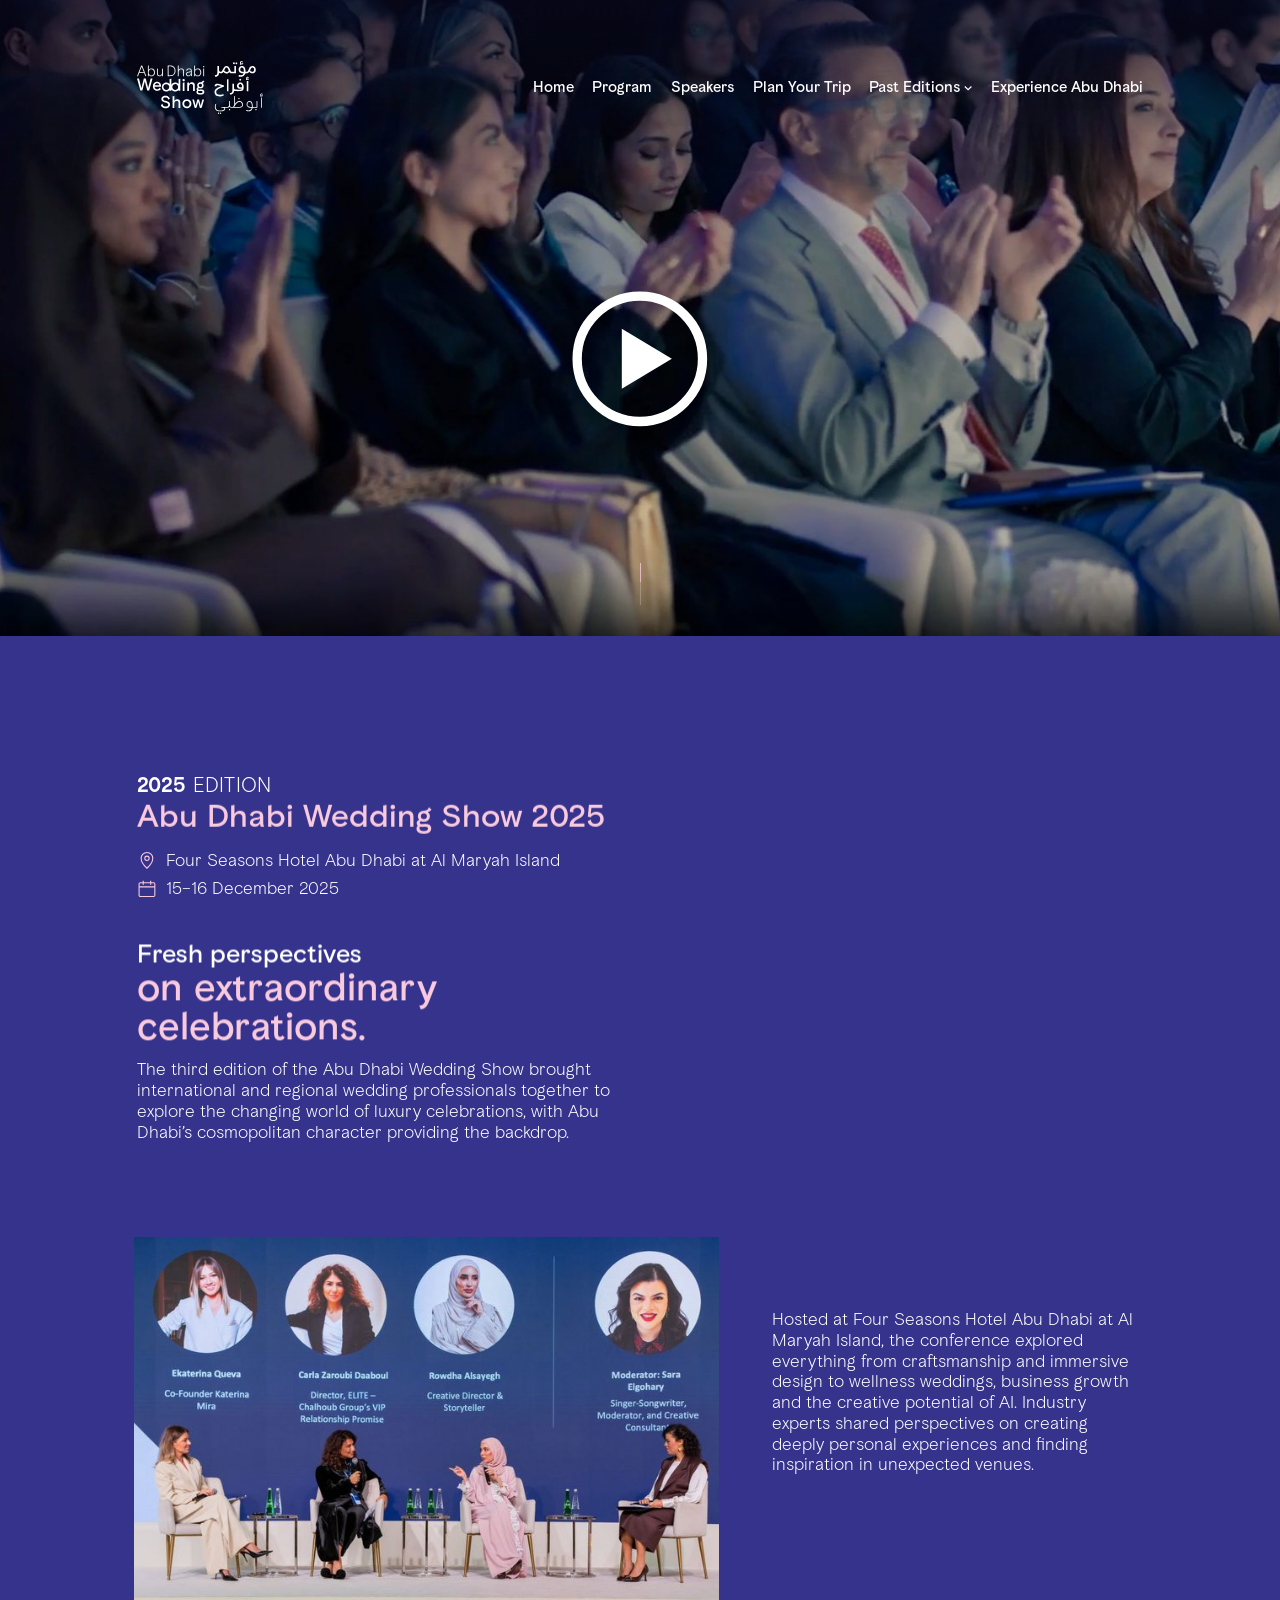
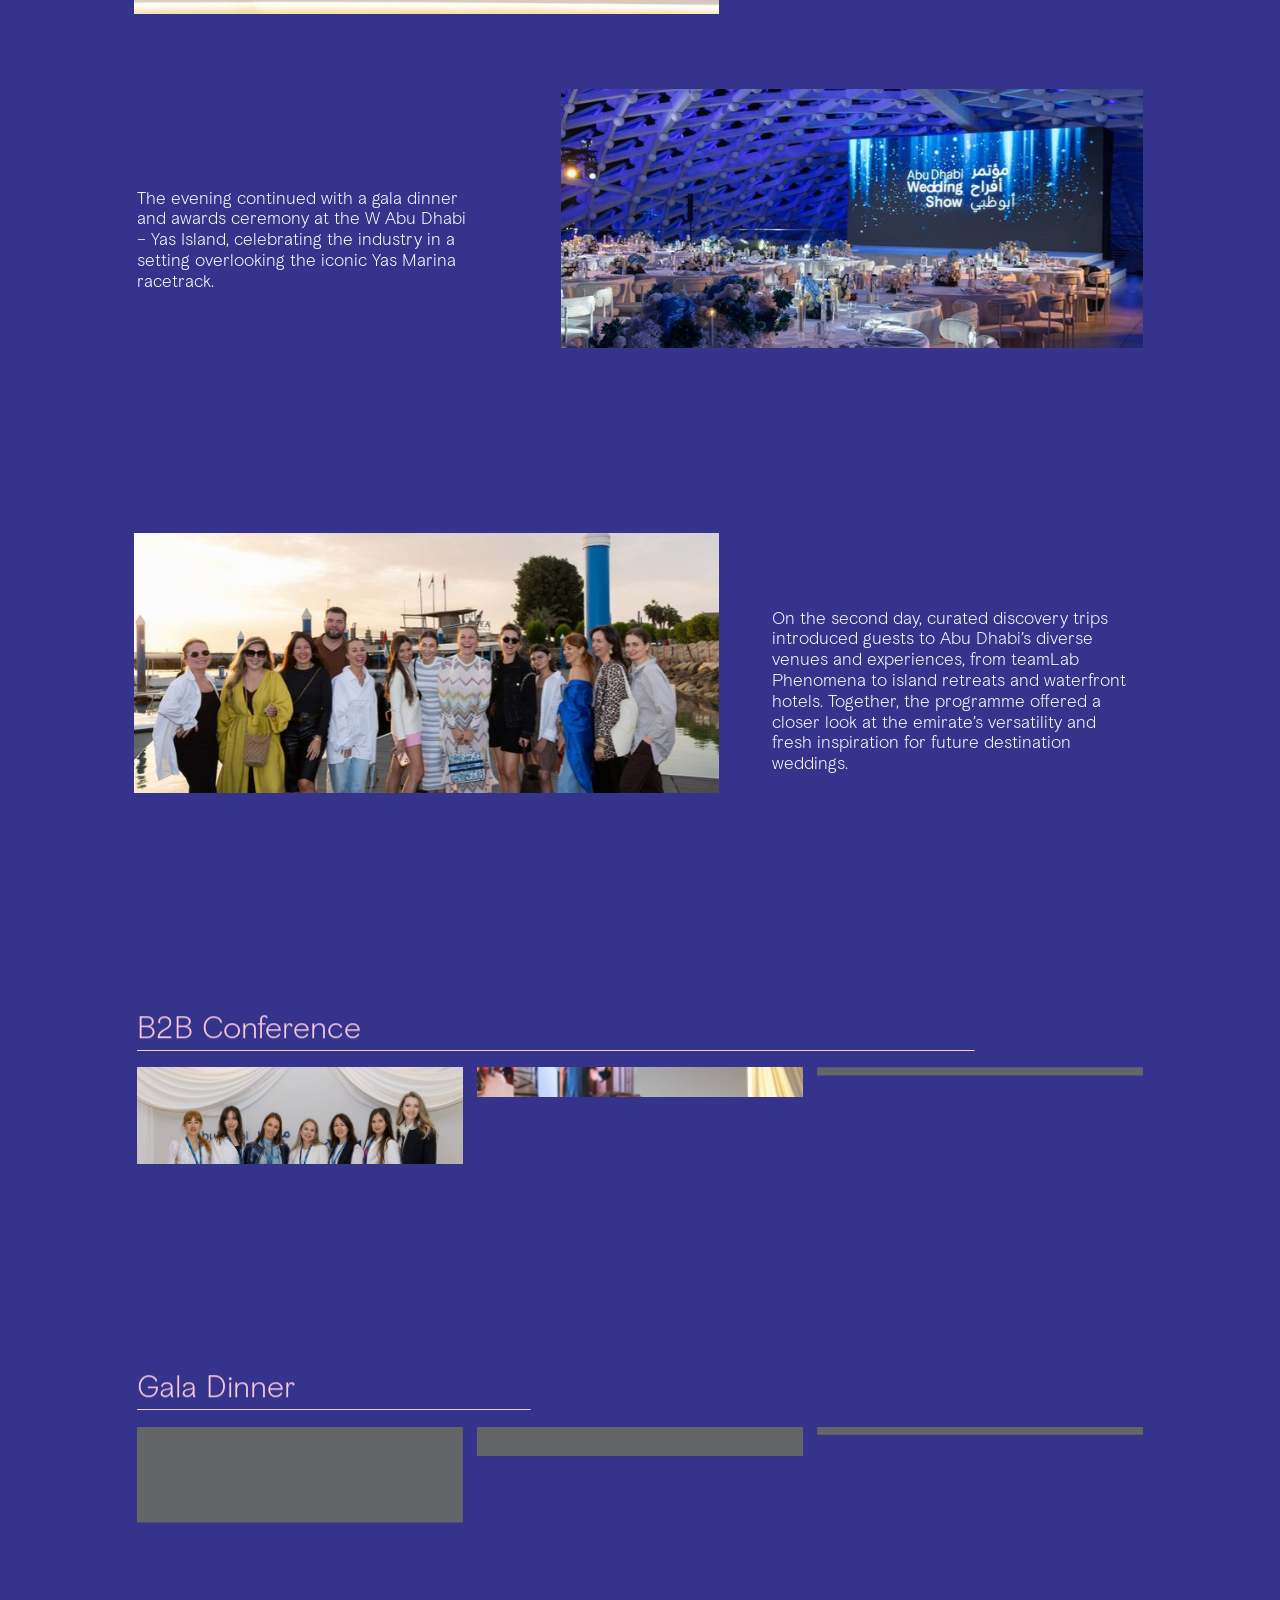
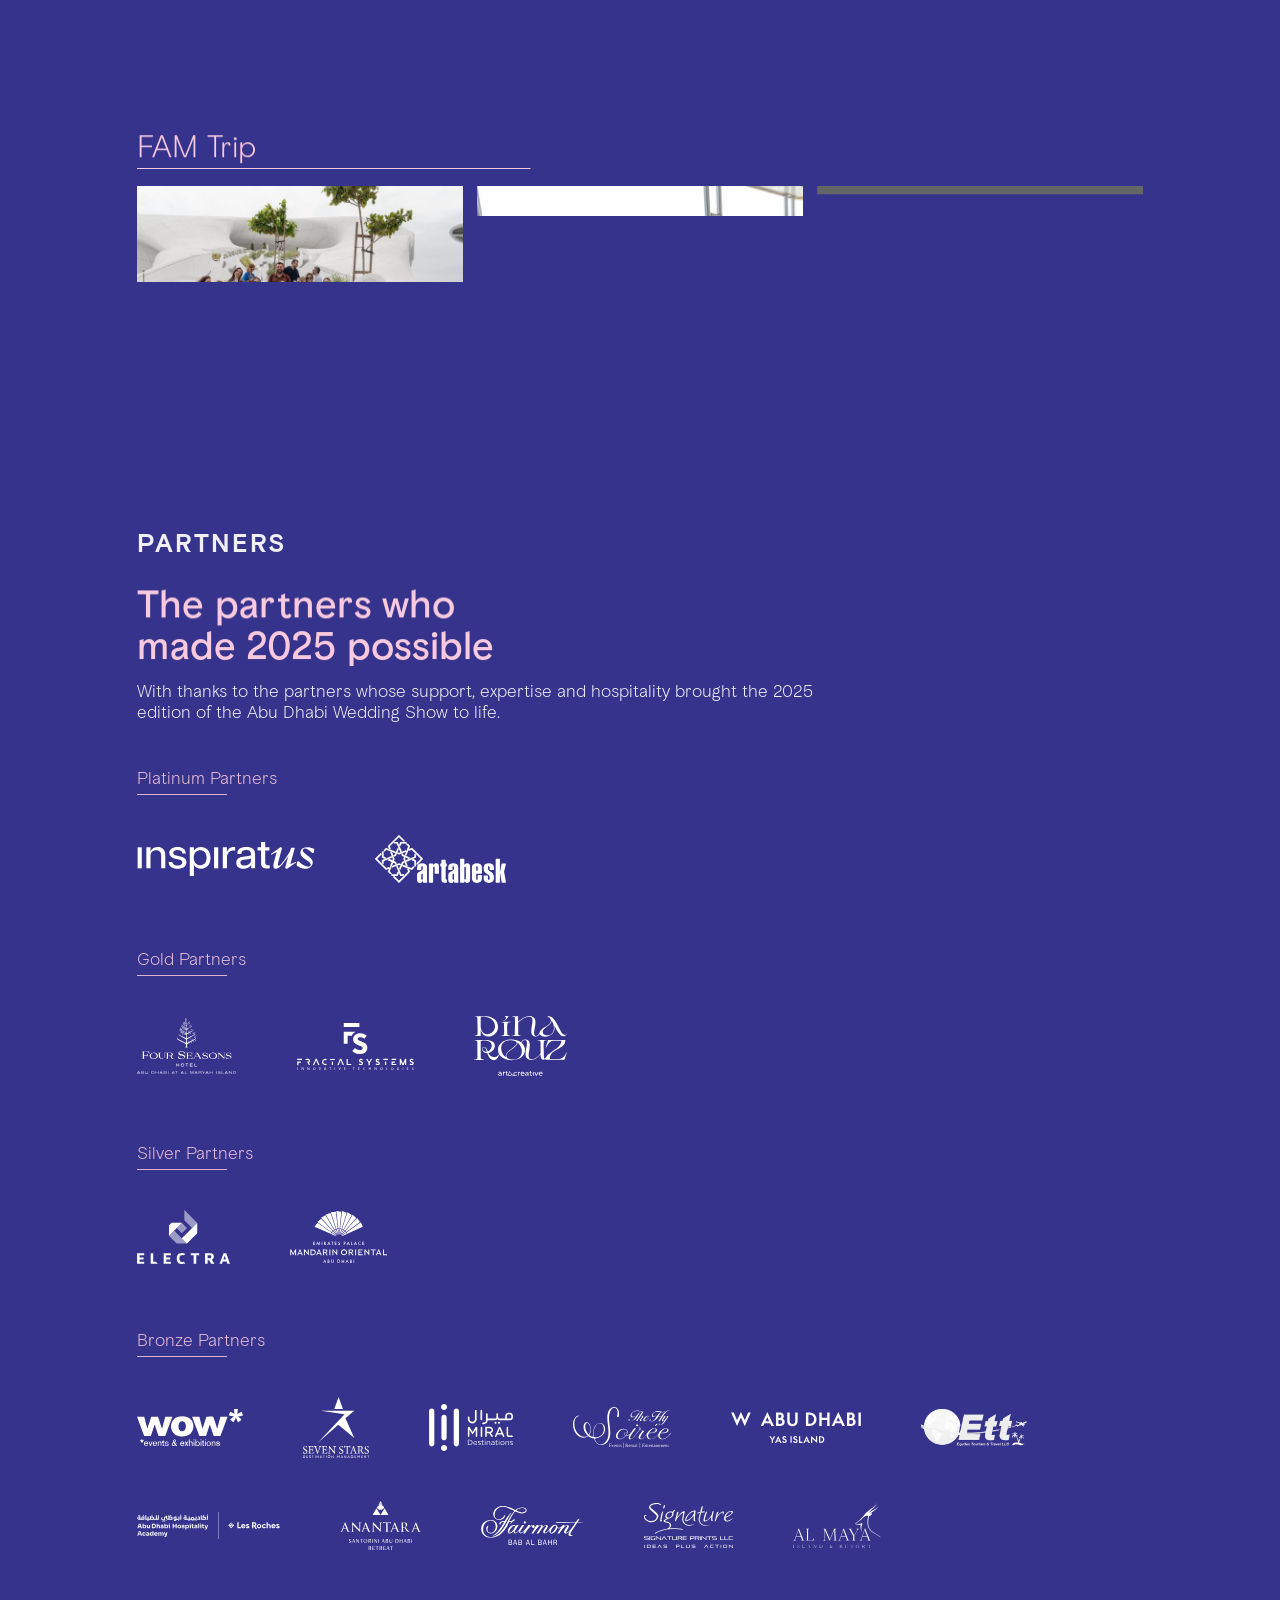
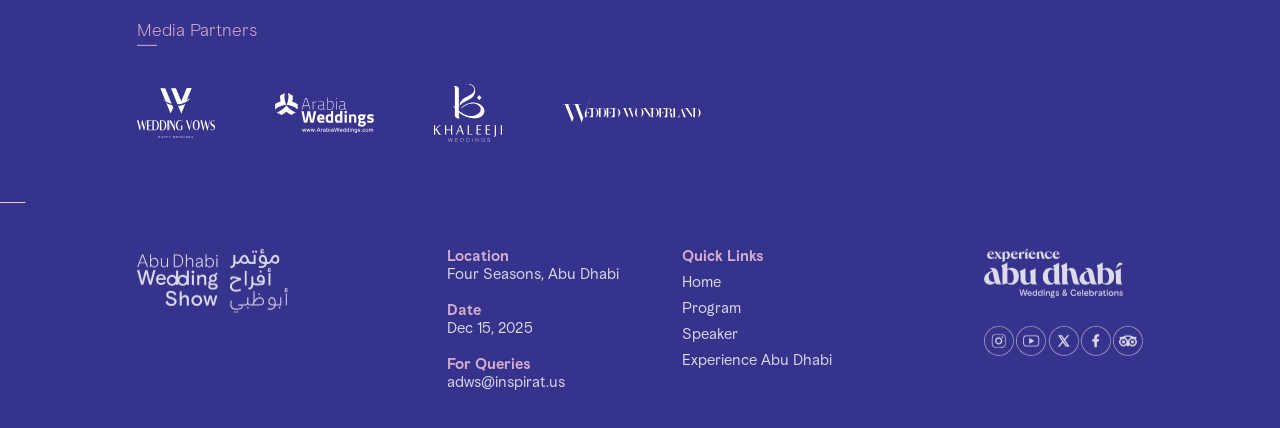
==== commit b763d4f7: "Update footer layout and 2025 gala images Co-Authored-By: Claude Fable 5.2 <noreply@anthropic.com> C" ====
--- a/abu-dhabi-wedding-show/2025-edition.html
+++ b/abu-dhabi-wedding-show/2025-edition.html
@@ -63,7 +63,7 @@
       </div>
       <div class="duo duo--right duo--b">
         <div class="body"><p>The evening continued with a gala dinner and awards ceremony at the W Abu Dhabi – Yas Island, celebrating the industry in a setting overlooking the iconic Yas Marina racetrack.</p></div>
-        <div class="duo__media"><img src="assets/img/gala-stage.jpg" srcset="assets/img/gala-stage-700.jpg 700w, assets/img/gala-stage.jpg 1542w" sizes="(max-width: 1023px) 100vw, 46vw" alt="Live performance at the 2025 gala dinner" loading="lazy" decoding="async"></div>
+        <div class="duo__media"><img src="assets/img/gala-room.jpg" srcset="assets/img/gala-room-700.jpg 700w, assets/img/gala-room.jpg 1166w" sizes="(max-width: 1023px) 100vw, 46vw" alt="Gala dinner tables set in front of the Abu Dhabi Wedding Show screen" loading="lazy" decoding="async"></div>
       </div>
       <div class="duo duo--left duo--c">
         <div class="duo__media"><img src="assets/img/fam-group.jpg" srcset="assets/img/fam-group-700.jpg 700w, assets/img/fam-group.jpg 1800w" sizes="(max-width: 1023px) 100vw, 46vw" alt="Guests of the 2025 discovery trip together on a marina pontoon at sunset" loading="lazy" decoding="async"></div>
@@ -80,7 +80,7 @@
       <section class="gallery">
         <h2 class="gallery__title rule">Gala Dinner</h2>
         <ul class="gallery__grid">
-          <li><img src="assets/img/gala-1.jpg" srcset="assets/img/gala-1-700.jpg 700w, assets/img/gala-1.jpg 993w" sizes="(max-width: 767px) 82vw, 26vw" alt="Gala dinner setting with the show screen" loading="lazy" decoding="async"></li>
+          <li><img src="assets/img/gala-award.jpg" srcset="assets/img/gala-award-700.jpg 700w, assets/img/gala-award.jpg 1020w" sizes="(max-width: 767px) 82vw, 26vw" alt="The Best Wedding Photographer 2025 award being presented on stage at the gala dinner" loading="lazy" decoding="async"></li>
           <li><img src="assets/img/gala-2.jpg" srcset="assets/img/gala-2-700.jpg 700w, assets/img/gala-2.jpg 1017w" sizes="(max-width: 767px) 82vw, 26vw" alt="Singer performing at the gala dinner" loading="lazy" decoding="async"></li>
           <li><img src="assets/img/gala-3.jpg" srcset="assets/img/gala-3-700.jpg 700w, assets/img/gala-3.jpg 782w" sizes="(max-width: 767px) 82vw, 26vw" alt="Headline performer on stage" loading="lazy" decoding="async"></li>
         </ul>
@@ -132,10 +132,7 @@
   </main>
   <footer class="site-footer">
     <div class="wrap footer__grid">
-      <div class="footer__brand">
-        <a class="footer__logo" href="index.html"><img src="assets/svg/logo-adws.svg" alt="Abu Dhabi Wedding Show" width="227" height="95" loading="lazy"></a>
-        <a class="footer__logo footer__logo--exp" href="https://visitabudhabi.ae" rel="noopener"><img src="assets/svg/logo-experience-abu-dhabi.svg" alt="Experience Abu Dhabi, Weddings &amp; Celebrations" width="208" height="90" loading="lazy"></a>
-      </div>
+      <a class="footer__logo" href="index.html"><img src="assets/svg/logo-adws.svg" alt="Abu Dhabi Wedding Show" width="227" height="95" loading="lazy"></a>
       <dl class="footer__info">
         <dt>Location</dt><dd>Four Seasons, Abu Dhabi</dd>
         <dt>Date</dt><dd>Dec 15, 2025</dd>
@@ -149,6 +146,9 @@
           <li><a href="#">Speaker</a></li>
           <li><a href="#">Experience Abu Dhabi</a></li>
         </ul>
+      </div>
+      <div class="footer__exp">
+        <a class="footer__logo footer__logo--exp" href="https://visitabudhabi.ae" rel="noopener"><img src="assets/svg/logo-experience-abu-dhabi.svg" alt="Experience Abu Dhabi, Weddings &amp; Celebrations" width="208" height="90" loading="lazy"></a>
         <div class="social">
           <a href="#" aria-label="Instagram"><img src="assets/svg/icon-instagram.svg" alt="" width="31" height="31"></a>
           <a href="#" aria-label="YouTube"><img src="assets/svg/icon-youtube.svg" alt="" width="31" height="31"></a>
--- a/abu-dhabi-wedding-show/assets/css/main.css
+++ b/abu-dhabi-wedding-show/assets/css/main.css
@@ -446,37 +446,41 @@
 .carousel.is-flow.is-grabbing .carousel__track { cursor: grabbing; }
 .carousel__track:focus-visible .carousel__slide.is-active { outline: 2px solid var(--pink); outline-offset: -2px; }
 
-/* ---------- Footer ---------- */
-.site-footer { position: relative; margin-top: clamp(56px, 4.7vw, 90px); padding-block: clamp(48px, 5vw, 96px) clamp(48px, 4.65vw, 89px); font-size: var(--fs-footer); }
+/* ---------- Footer ----------
+   At 1920: show logo at 205, details at 670, quick links at 1022, Experience Abu Dhabi logo with the
+   social icons under it against the right edge of the column (1507 to 1715). */
+.site-footer { position: relative; margin-top: clamp(56px, 4.7vw, 90px); padding-block: clamp(40px, 2.97vw, 57px) clamp(40px, 3.23vw, 62px); font-size: var(--fs-footer); }
 .site-footer::before { content: ""; position: absolute; left: 0; right: 0; top: 0; height: 1px; background: var(--pink); transform: scaleX(var(--line, 1)); transform-origin: left; }
-.footer__grid { display: grid; grid-template-columns: 20.53% 33.58% 23.38% 1fr; align-items: start; }
-.footer__logo { width: clamp(130px, 11.83vw, 227px); }
-.footer__logo--exp { width: clamp(124px, 10.85vw, 208px); margin-top: 0.3em; }
-.footer__logo svg { width: 100%; height: auto; display: block; }
+.footer__grid { display: grid; grid-template-columns: 30.79% 23.34% 1fr auto; align-items: start; }
+.footer__logo { display: block; width: clamp(130px, 11.83vw, 227px); margin-top: .12em; }
+.footer__logo--exp { width: clamp(124px, 10.85vw, 208px); }
+.footer__logo img { width: 100%; height: auto; display: block; }
 .site-footer dl { margin: 0; }
 .site-footer dt { color: var(--pink); font-weight: 700; line-height: 1.2; }
-.site-footer dd { margin: 0 0 1.185em; font-weight: 400; line-height: 1.2; }
+.site-footer dd { margin: 0 0 1.2em; font-weight: 400; line-height: 1.2; }
 .site-footer dd:last-child { margin-bottom: 0; }
 .site-footer h2 { font-size: inherit; font-weight: 700; color: var(--pink); line-height: 1.2; margin-bottom: .27em; }
 .site-footer ul { list-style: none; margin: 0; padding: 0; }
 .site-footer li a { display: inline-block; font-weight: 400; line-height: 1.2; padding: .26em 0; transition: color .25s ease; }
 .site-footer li a:hover, .site-footer dd a:hover { color: var(--pink); }
-.social { display: flex; gap: 2px; margin-top: .65em; }
+.social { display: flex; gap: clamp(2px, .18vw, 3.4px); margin-top: clamp(24px, 2.19vw, 42px); }
 .social a { width: clamp(30px, 1.6vw, 31px); height: clamp(30px, 1.6vw, 31px); display: block; color: var(--white); transition: opacity .25s ease, translate .35s var(--ease-out); }
 .social a:hover { opacity: .75; translate: 0 -2px; }
-.social svg { width: 100%; height: 100%; display: block; }
-@media (max-width: 1023px) {
+.social img { width: 100%; height: 100%; display: block; }
+@media (max-width: 1023px) {
+  /* tablet: the two logos on the first row, details and links on the second */
   .footer__grid { grid-template-columns: 1fr 1fr; row-gap: 48px; column-gap: 32px; }
-  .footer__brand { grid-column: 1 / -1; display: flex; align-items: center; gap: clamp(32px, 6vw, 64px); }
-  .footer__brand .footer__logo--exp { margin-top: 0; }
+  .footer__logo { margin-top: 0; }
+  .footer__exp { order: -1; }
+  .footer__grid > .footer__logo { order: -2; }
 }
 @media (max-width: 479px) {
+  /* phone: one column in reading order, the Experience Abu Dhabi logo and icons last */
   .footer__grid { grid-template-columns: 1fr; row-gap: 40px; }
+  .footer__exp, .footer__grid > .footer__logo { order: 0; }
   .social a { width: 36px; height: 36px; }
-  .social { gap: 6px; }
-}
-.footer__brand { display: contents; }
-@media (max-width: 1023px) { .footer__brand { display: flex; } }
+  .social { gap: 6px; margin-top: 22px; }
+}
 
 /* =========================================================================
    2025 Edition page
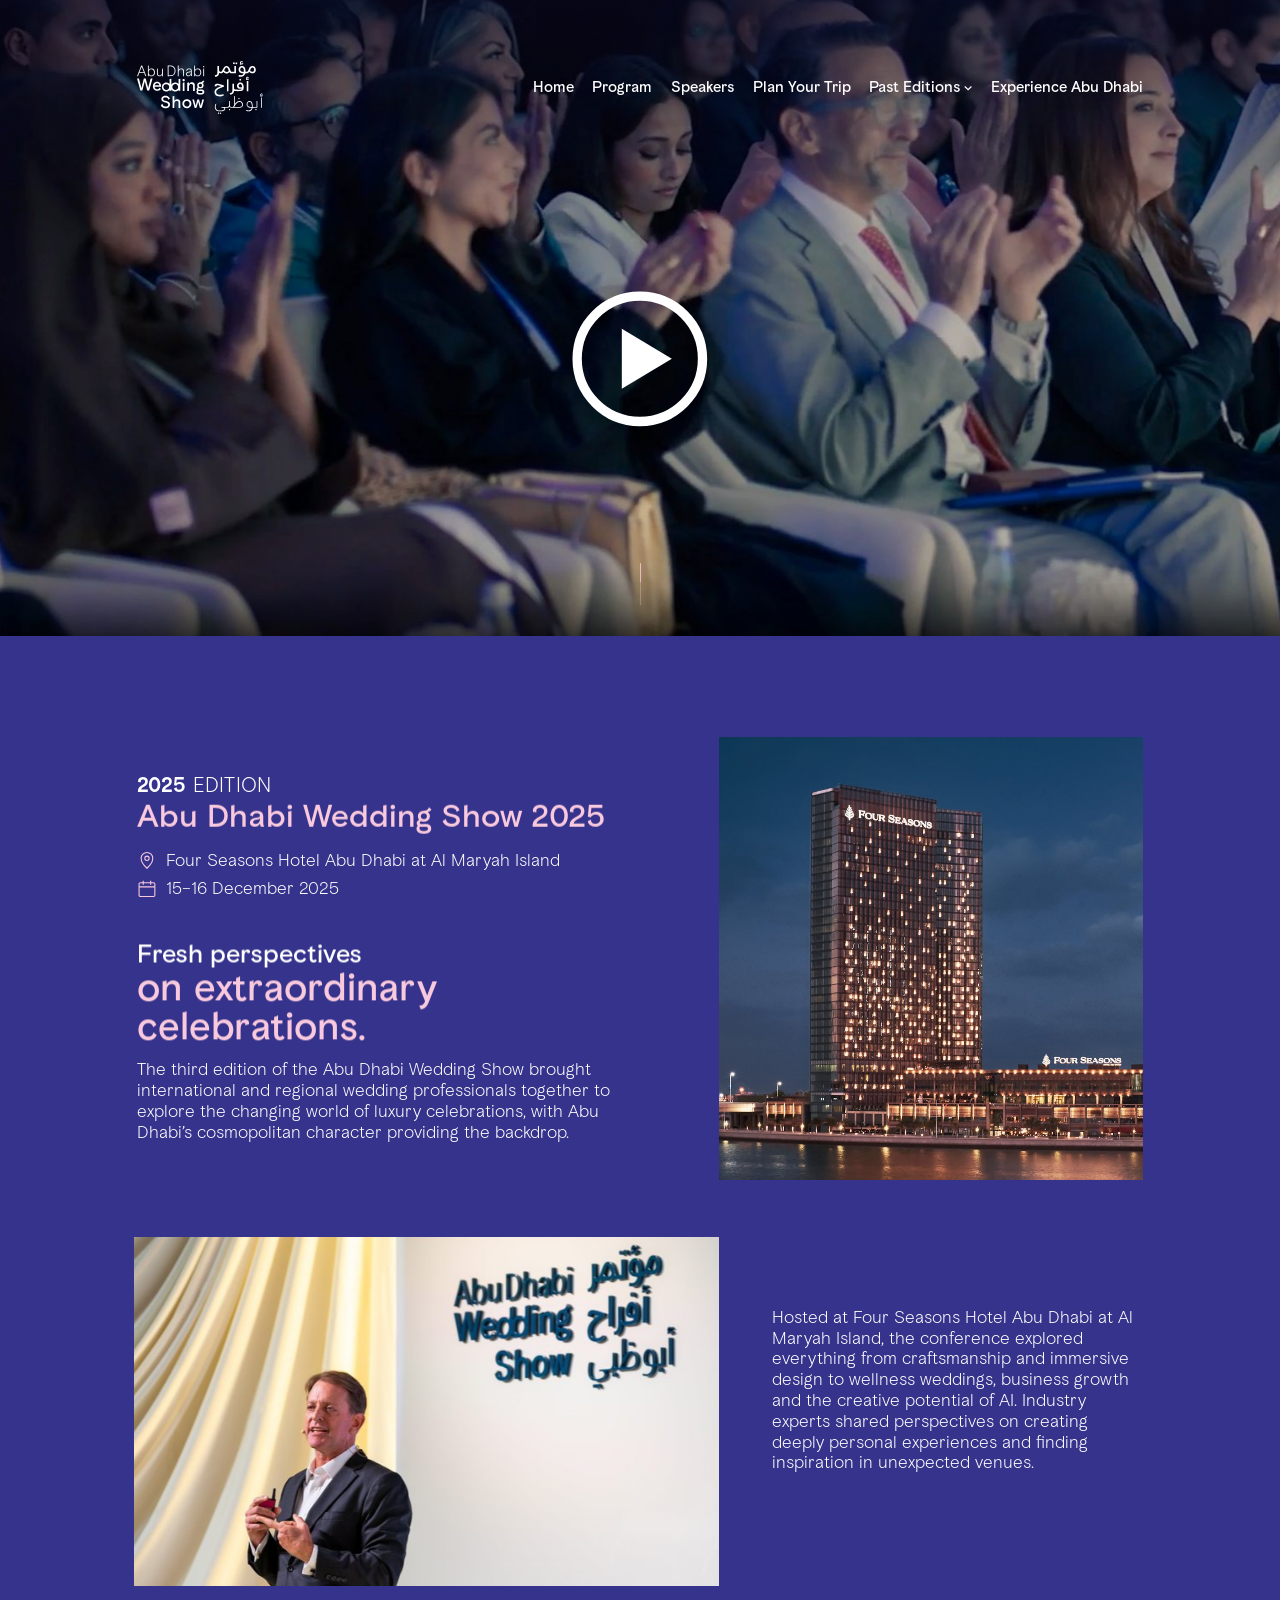
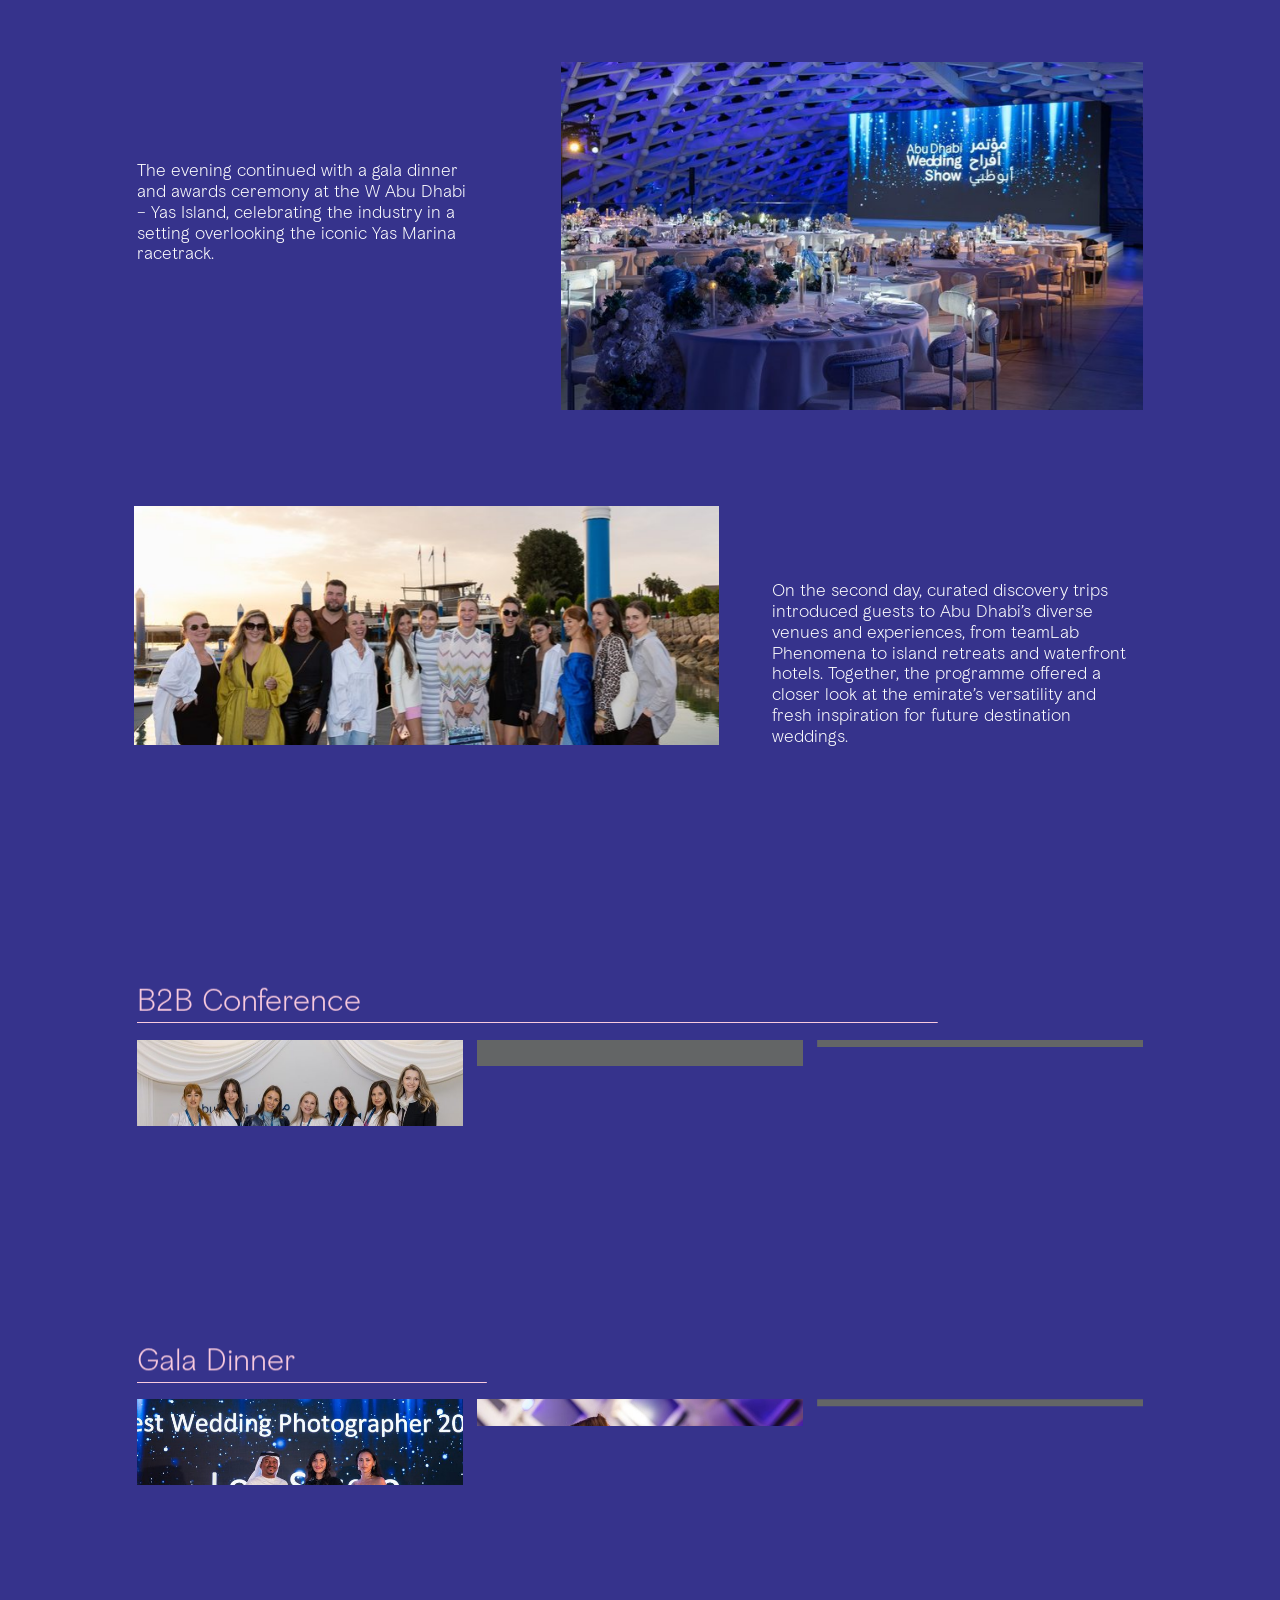
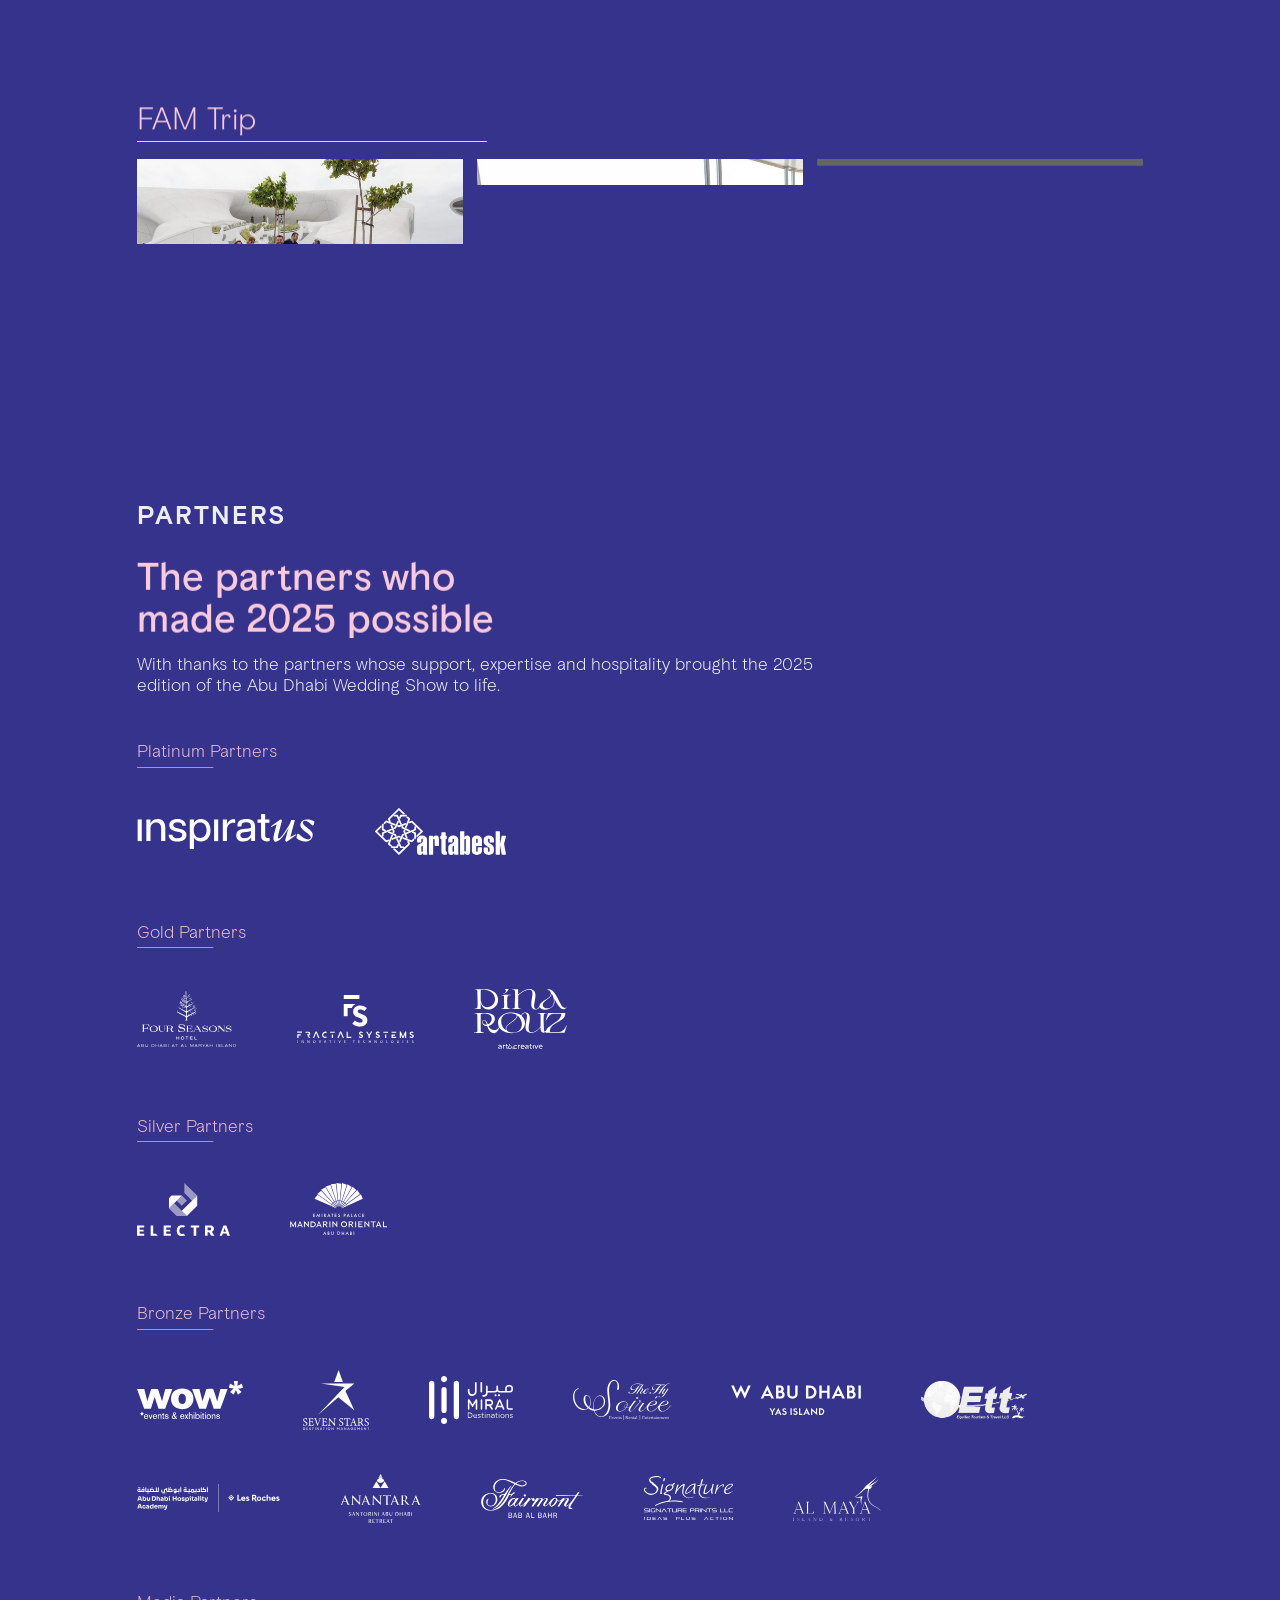
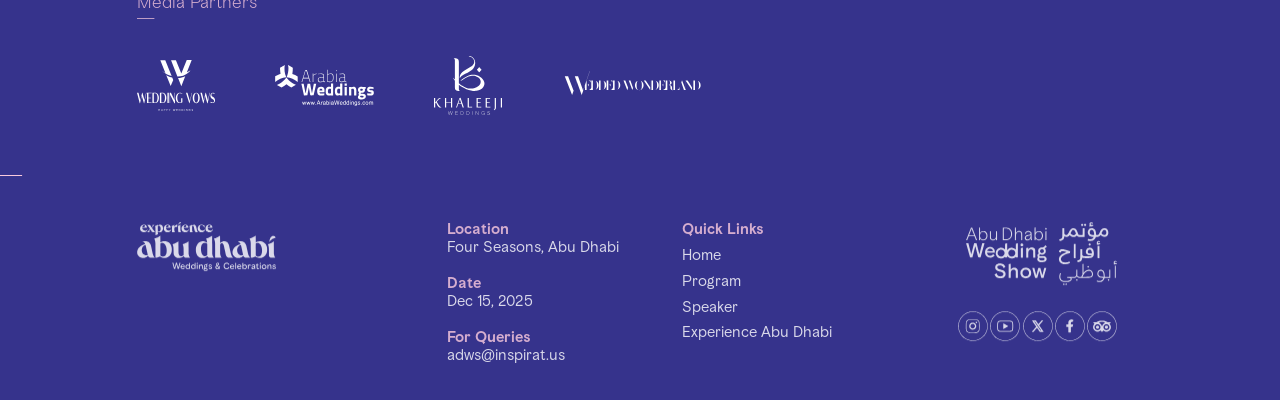
==== commit f08313af: "Swap footer logos and update 2025 conference photo Co-Authored-By: Claude Fable 5.2 <noreply@anthrop" ====
--- a/abu-dhabi-wedding-show/2025-edition.html
+++ b/abu-dhabi-wedding-show/2025-edition.html
@@ -58,7 +58,7 @@
         </div>
       </div>
       <div class="duo duo--left duo--a">
-        <div class="duo__media"><img src="assets/img/panel.jpg" srcset="assets/img/panel-700.jpg 700w, assets/img/panel.jpg 1800w" sizes="(max-width: 1023px) 100vw, 46vw" alt="Panel discussion on stage at the 2025 conference" loading="lazy" decoding="async"></div>
+        <div class="duo__media"><img src="assets/img/speaker.jpg" srcset="assets/img/speaker-700.jpg 700w, assets/img/speaker.jpg 1754w" sizes="(max-width: 1023px) 100vw, 46vw" alt="A speaker presenting on stage beside the Abu Dhabi Wedding Show sign" loading="lazy" decoding="async"></div>
         <div class="body"><p>Hosted at Four Seasons Hotel Abu Dhabi at Al Maryah Island, the conference explored everything from craftsmanship and immersive design to wellness weddings, business growth and the creative potential of AI. Industry experts shared perspectives on creating deeply personal experiences and finding inspiration in unexpected venues.</p></div>
       </div>
       <div class="duo duo--right duo--b">
@@ -132,7 +132,7 @@
   </main>
   <footer class="site-footer">
     <div class="wrap footer__grid">
-      <a class="footer__logo" href="index.html"><img src="assets/svg/logo-adws.svg" alt="Abu Dhabi Wedding Show" width="227" height="95" loading="lazy"></a>
+      <a class="footer__logo footer__logo--exp" href="https://visitabudhabi.ae" rel="noopener"><img src="assets/svg/logo-experience-abu-dhabi.svg" alt="Experience Abu Dhabi, Weddings &amp; Celebrations" width="208" height="90" loading="lazy"></a>
       <dl class="footer__info">
         <dt>Location</dt><dd>Four Seasons, Abu Dhabi</dd>
         <dt>Date</dt><dd>Dec 15, 2025</dd>
@@ -147,8 +147,8 @@
           <li><a href="#">Experience Abu Dhabi</a></li>
         </ul>
       </div>
-      <div class="footer__exp">
-        <a class="footer__logo footer__logo--exp" href="https://visitabudhabi.ae" rel="noopener"><img src="assets/svg/logo-experience-abu-dhabi.svg" alt="Experience Abu Dhabi, Weddings &amp; Celebrations" width="208" height="90" loading="lazy"></a>
+      <div class="footer__show">
+        <a class="footer__logo" href="index.html"><img src="assets/svg/logo-adws.svg" alt="Abu Dhabi Wedding Show" width="227" height="95" loading="lazy"></a>
         <div class="social">
           <a href="#" aria-label="Instagram"><img src="assets/svg/icon-instagram.svg" alt="" width="31" height="31"></a>
           <a href="#" aria-label="YouTube"><img src="assets/svg/icon-youtube.svg" alt="" width="31" height="31"></a>
--- a/abu-dhabi-wedding-show/assets/css/main.css
+++ b/abu-dhabi-wedding-show/assets/css/main.css
@@ -447,8 +447,8 @@
 .carousel__track:focus-visible .carousel__slide.is-active { outline: 2px solid var(--pink); outline-offset: -2px; }
 
 /* ---------- Footer ----------
-   At 1920: show logo at 205, details at 670, quick links at 1022, Experience Abu Dhabi logo with the
-   social icons under it against the right edge of the column (1507 to 1715). */
+   At 1920: Experience Abu Dhabi logo at 205, details at 670, quick links at 1022, then the show logo
+   (1449 to 1676) with the social icons under it, right-aligned to the logo. */
 .site-footer { position: relative; margin-top: clamp(56px, 4.7vw, 90px); padding-block: clamp(40px, 2.97vw, 57px) clamp(40px, 3.23vw, 62px); font-size: var(--fs-footer); }
 .site-footer::before { content: ""; position: absolute; left: 0; right: 0; top: 0; height: 1px; background: var(--pink); transform: scaleX(var(--line, 1)); transform-origin: left; }
 .footer__grid { display: grid; grid-template-columns: 30.79% 23.34% 1fr auto; align-items: start; }
@@ -463,7 +463,8 @@
 .site-footer ul { list-style: none; margin: 0; padding: 0; }
 .site-footer li a { display: inline-block; font-weight: 400; line-height: 1.2; padding: .26em 0; transition: color .25s ease; }
 .site-footer li a:hover, .site-footer dd a:hover { color: var(--pink); }
-.social { display: flex; gap: clamp(2px, .18vw, 3.4px); margin-top: clamp(24px, 2.19vw, 42px); }
+.footer__show { display: flex; flex-direction: column; align-items: flex-end; margin-right: clamp(0px, 2.03vw, 39px); }
+.social { display: flex; justify-content: flex-end; gap: clamp(2px, .18vw, 3.4px); margin-top: clamp(22px, 2.03vw, 39px); }
 .social a { width: clamp(30px, 1.6vw, 31px); height: clamp(30px, 1.6vw, 31px); display: block; color: var(--white); transition: opacity .25s ease, translate .35s var(--ease-out); }
 .social a:hover { opacity: .75; translate: 0 -2px; }
 .social img { width: 100%; height: 100%; display: block; }
@@ -471,13 +472,14 @@
   /* tablet: the two logos on the first row, details and links on the second */
   .footer__grid { grid-template-columns: 1fr 1fr; row-gap: 48px; column-gap: 32px; }
   .footer__logo { margin-top: 0; }
-  .footer__exp { order: -1; }
+  .footer__show { order: -1; margin-right: 0; align-items: flex-start; }
   .footer__grid > .footer__logo { order: -2; }
+  .social { justify-content: flex-start; }
 }
 @media (max-width: 479px) {
   /* phone: one column in reading order, the Experience Abu Dhabi logo and icons last */
   .footer__grid { grid-template-columns: 1fr; row-gap: 40px; }
-  .footer__exp, .footer__grid > .footer__logo { order: 0; }
+  .footer__show, .footer__grid > .footer__logo { order: 0; }
   .social a { width: 36px; height: 36px; }
   .social { gap: 6px; margin-top: 22px; }
 }
@@ -510,14 +512,14 @@
 .duo--left { grid-template-columns: 57.88% 1fr; margin-top: clamp(48px, 4.5vw, 87px); }
 .duo--right { grid-template-columns: 1fr 57.88%; margin-top: clamp(48px, 4.75vw, 91px); }
 .duo--c { margin-top: clamp(48px, 6.4vw, 123px); }
-.duo--left .duo__media { aspect-ratio: 874 / 583; margin-left: -3px; }
+.duo--left .duo__media { aspect-ratio: 877 / 544; margin-left: -3px; }
 .duo--right .duo__media { aspect-ratio: 874 / 544; }
 .duo--c .duo__media { aspect-ratio: 877 / 544; }
 .duo__media { position: relative; overflow: hidden; }
 .duo__media img { position: absolute; inset: 0; width: 100%; height: 100%; object-fit: cover; }
 /* the artboard sets each paragraph a little above the middle of its photo */
 .duo .body { padding-bottom: calc(var(--lift, 0) * 2 * var(--u)); }
-.duo--a { --lift: 61; } .duo--b { --lift: 46; } .duo--c { --lift: 36.5; }
+.duo--a { --lift: 43.7; } .duo--b { --lift: 46; } .duo--c { --lift: 36.5; }
 .duo--left .body { margin-left: -3.5px; }
 /* widths in em so the lines break where the artboard breaks them at every desktop size */
 .duo--right .body { max-width: 19.62em; }
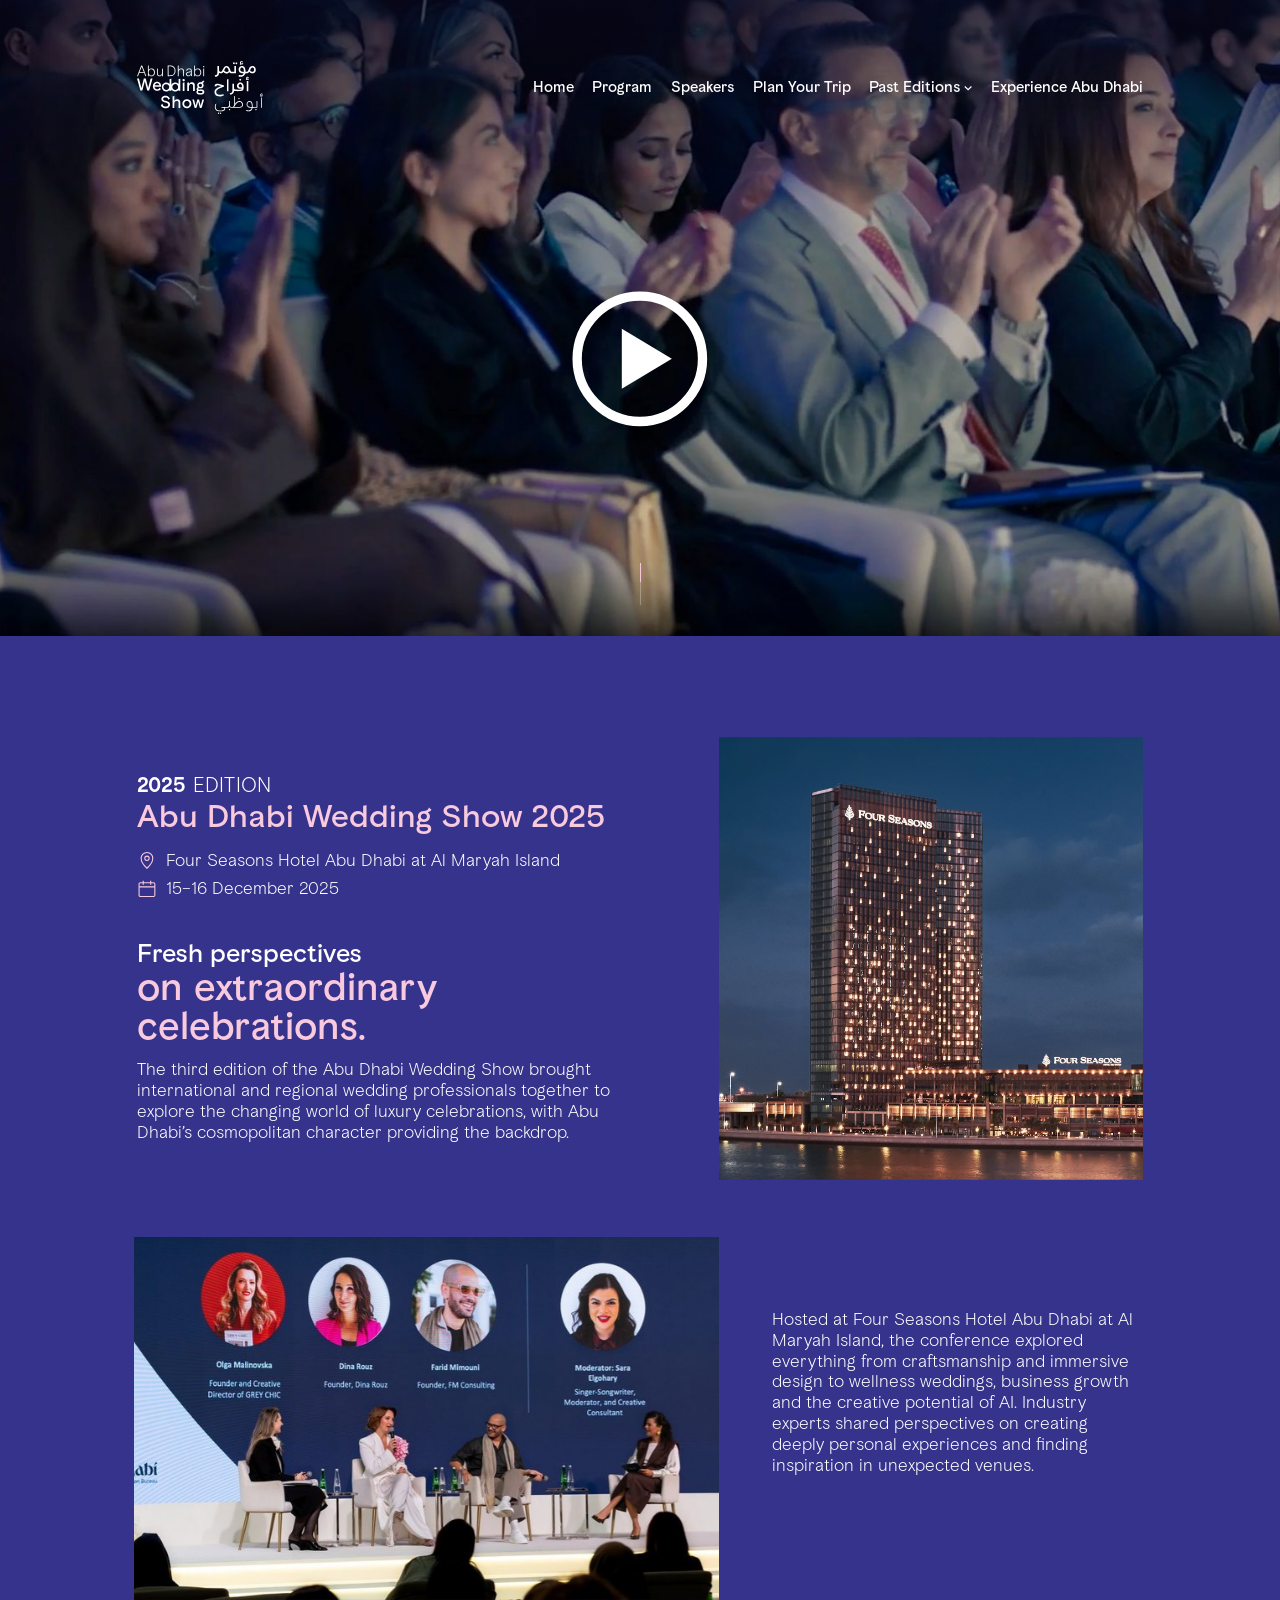
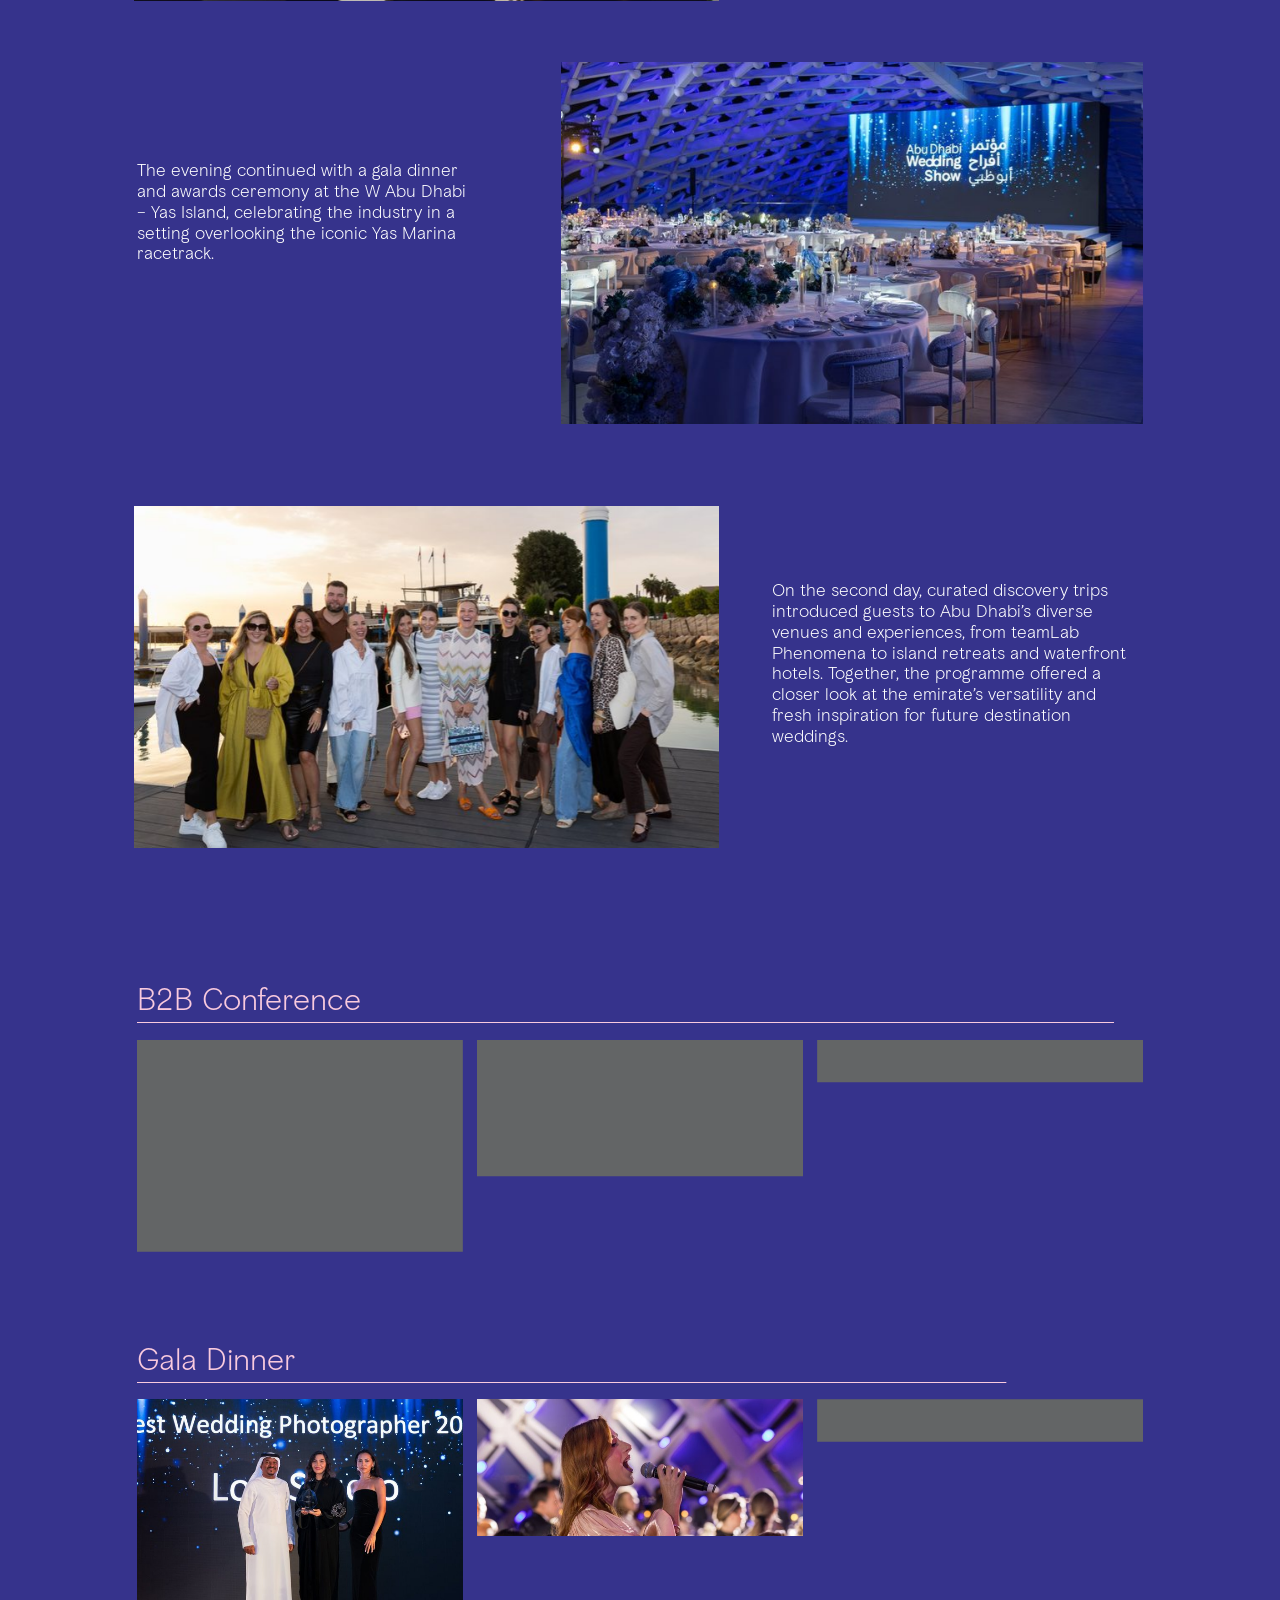
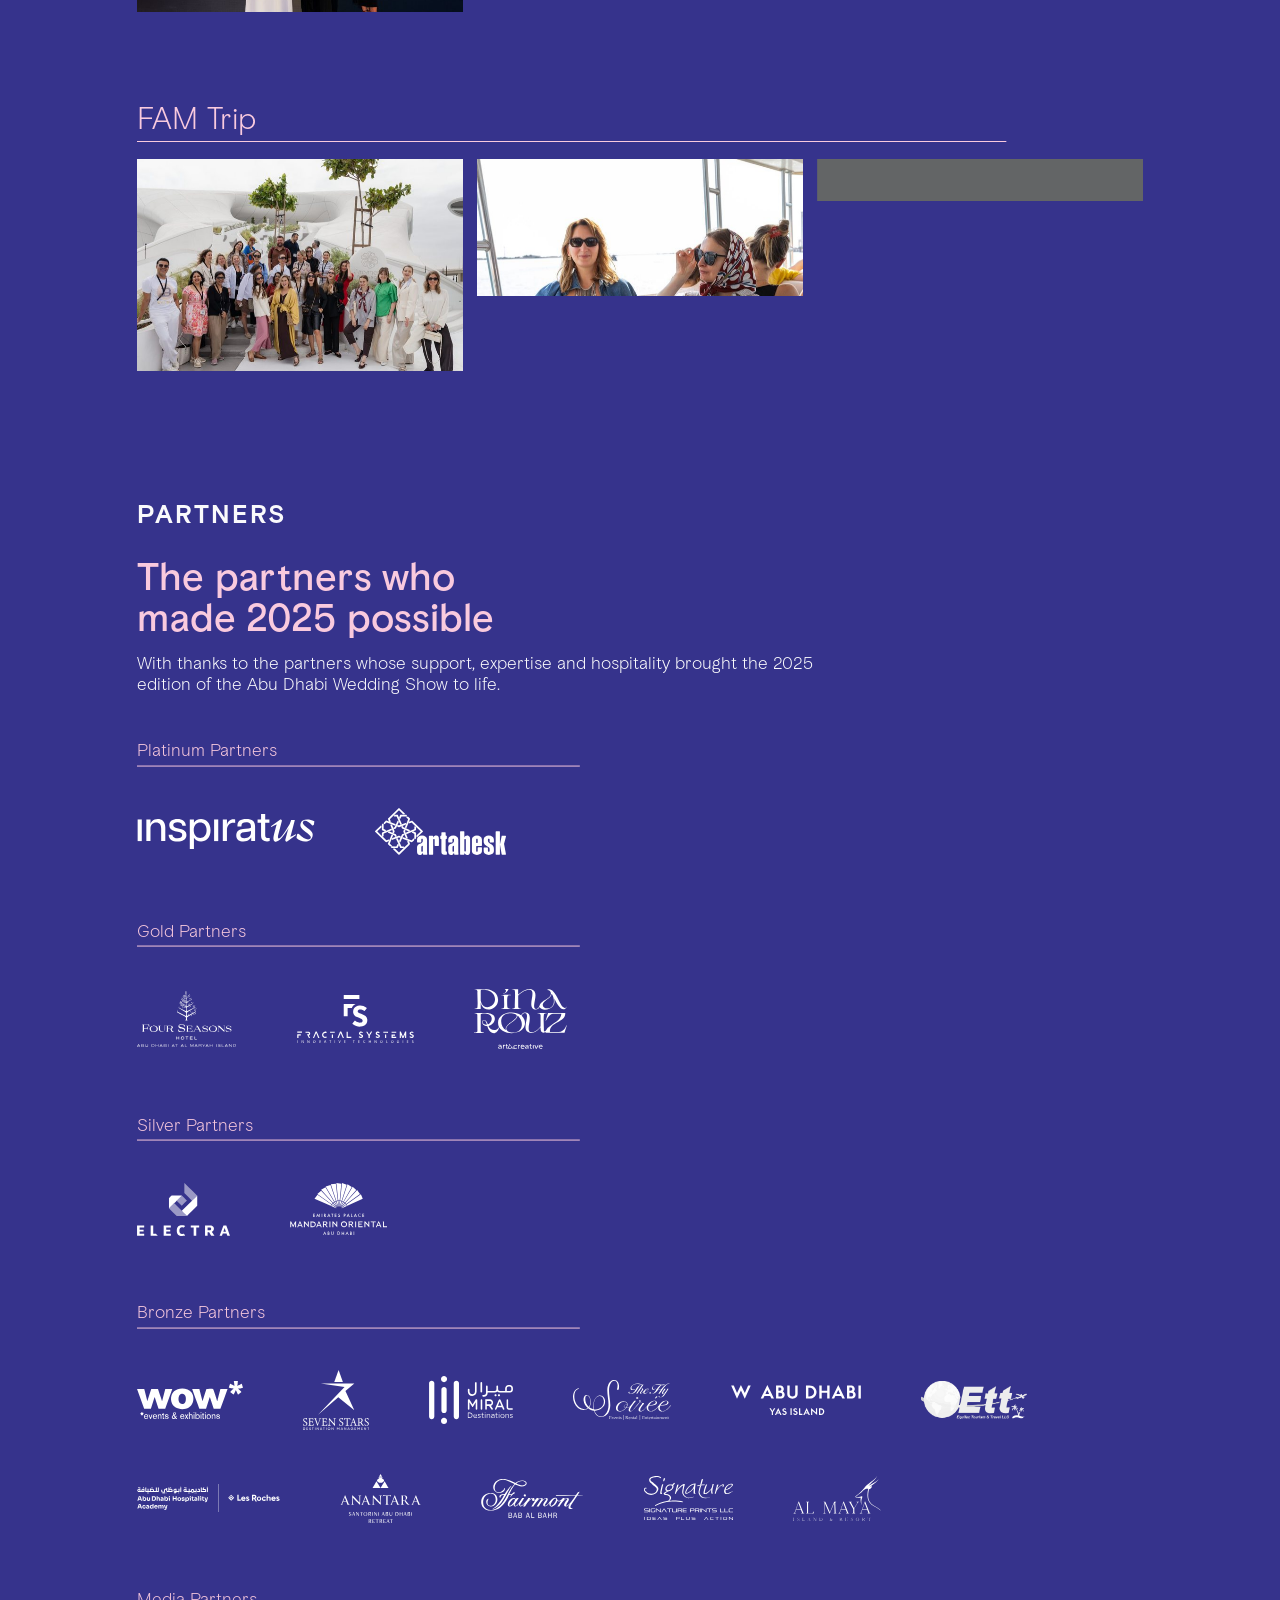
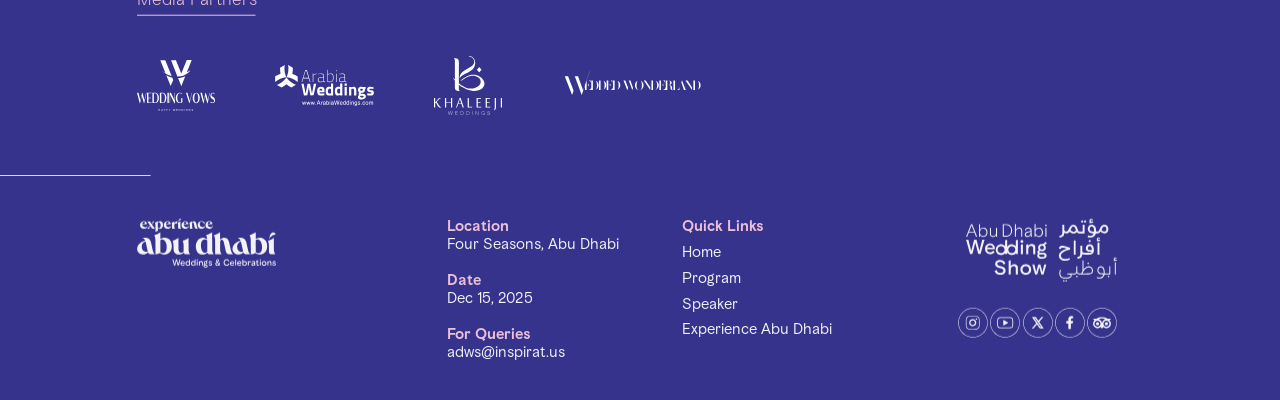
==== commit 05a53dae: "Update 2025 conference row photo and B2B gallery tile Co-Authored-By: Claude Fable 5.2 <noreply@anth" ====
--- a/abu-dhabi-wedding-show/2025-edition.html
+++ b/abu-dhabi-wedding-show/2025-edition.html
@@ -58,7 +58,7 @@
         </div>
       </div>
       <div class="duo duo--left duo--a">
-        <div class="duo__media"><img src="assets/img/speaker.jpg" srcset="assets/img/speaker-700.jpg 700w, assets/img/speaker.jpg 1754w" sizes="(max-width: 1023px) 100vw, 46vw" alt="A speaker presenting on stage beside the Abu Dhabi Wedding Show sign" loading="lazy" decoding="async"></div>
+        <div class="duo__media"><img src="assets/img/panel-b2b.jpg" srcset="assets/img/panel-b2b-700.jpg 700w, assets/img/panel-b2b.jpg 988w" sizes="(max-width: 1023px) 100vw, 46vw" alt="Panel discussion with four speakers on stage at the 2025 conference" loading="lazy" decoding="async"></div>
         <div class="body"><p>Hosted at Four Seasons Hotel Abu Dhabi at Al Maryah Island, the conference explored everything from craftsmanship and immersive design to wellness weddings, business growth and the creative potential of AI. Industry experts shared perspectives on creating deeply personal experiences and finding inspiration in unexpected venues.</p></div>
       </div>
       <div class="duo duo--right duo--b">
@@ -74,7 +74,7 @@
         <ul class="gallery__grid">
           <li><img src="assets/img/b2b-1.jpg" srcset="assets/img/b2b-1-700.jpg 700w, assets/img/b2b-1.jpg 920w" sizes="(max-width: 767px) 82vw, 26vw" alt="Delegates at the B2B conference" loading="lazy" decoding="async"></li>
           <li><img src="assets/img/b2b-2.jpg" srcset="assets/img/b2b-2-700.jpg 700w, assets/img/b2b-2.jpg 1017w" sizes="(max-width: 767px) 82vw, 26vw" alt="Speaker presenting at the conference" loading="lazy" decoding="async"></li>
-          <li><img src="assets/img/b2b-3.jpg" srcset="assets/img/b2b-3-700.jpg 700w, assets/img/b2b-3.jpg 931w" sizes="(max-width: 767px) 82vw, 26vw" alt="Panel discussion with four speakers" loading="lazy" decoding="async"></li>
+          <li><img src="assets/img/b2b-talk.jpg" srcset="assets/img/b2b-talk-700.jpg 700w, assets/img/b2b-talk.jpg 1020w" sizes="(max-width: 767px) 82vw, 26vw" alt="A panellist listening to the moderator during a conference session" loading="lazy" decoding="async"></li>
         </ul>
       </section>
       <section class="gallery">
--- a/abu-dhabi-wedding-show/assets/css/main.css
+++ b/abu-dhabi-wedding-show/assets/css/main.css
@@ -519,7 +519,7 @@
 .duo__media img { position: absolute; inset: 0; width: 100%; height: 100%; object-fit: cover; }
 /* the artboard sets each paragraph a little above the middle of its photo */
 .duo .body { padding-bottom: calc(var(--lift, 0) * 2 * var(--u)); }
-.duo--a { --lift: 43.7; } .duo--b { --lift: 46; } .duo--c { --lift: 36.5; }
+.duo--a { --lift: 40.3; } .duo--b { --lift: 46; } .duo--c { --lift: 36.5; }
 .duo--left .body { margin-left: -3.5px; }
 /* widths in em so the lines break where the artboard breaks them at every desktop size */
 .duo--right .body { max-width: 19.62em; }
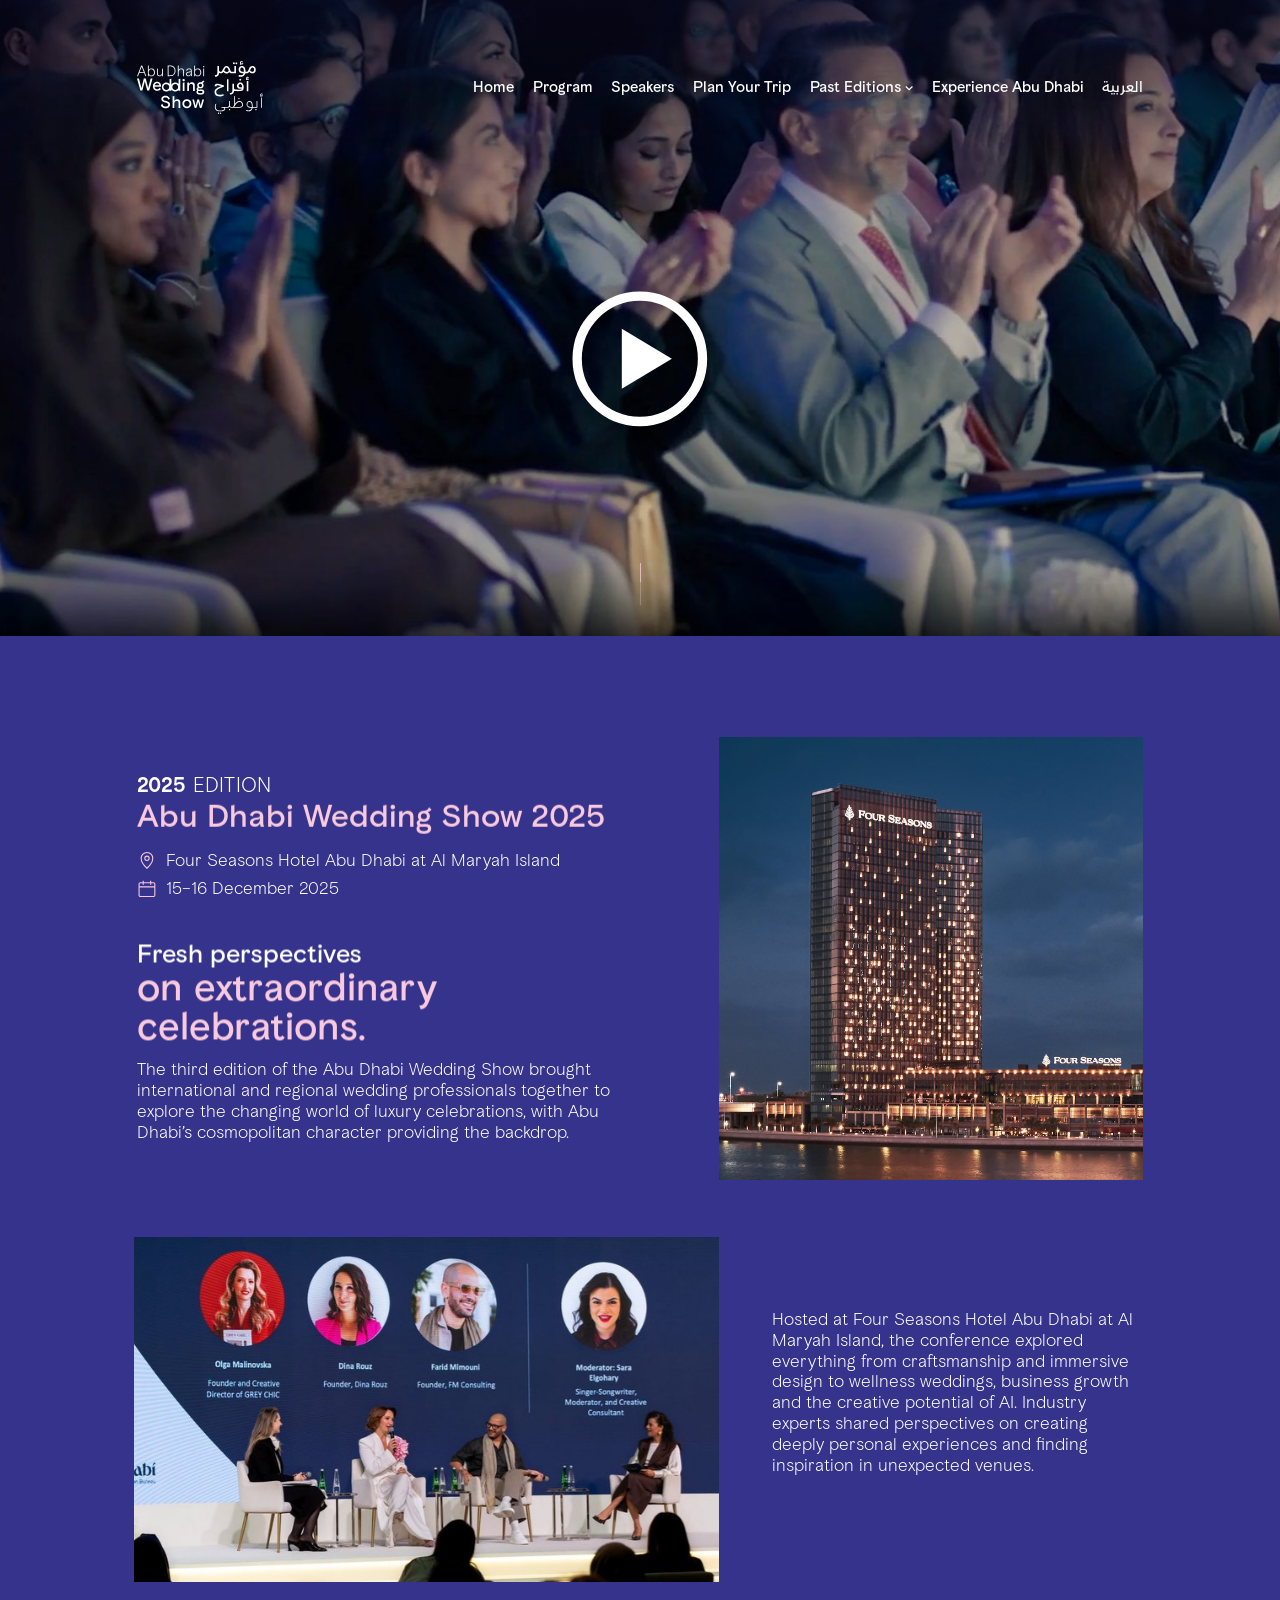
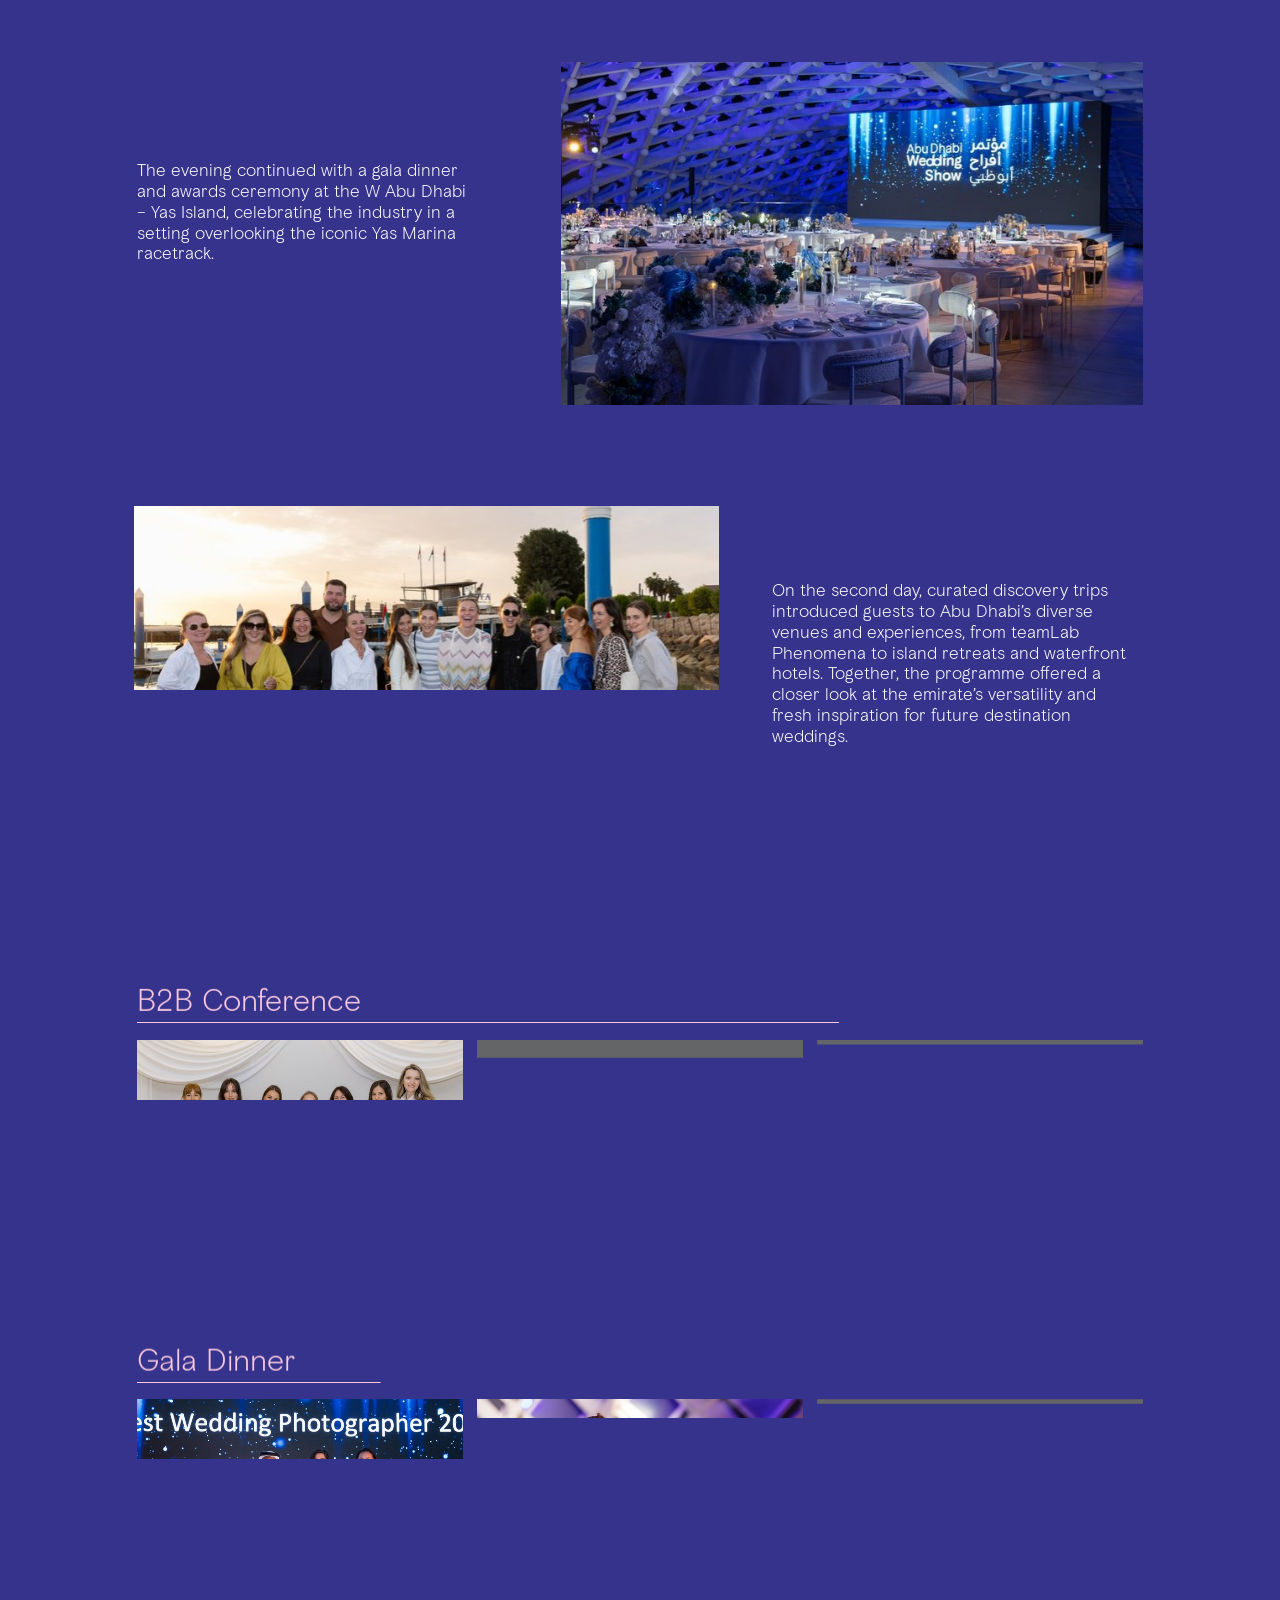
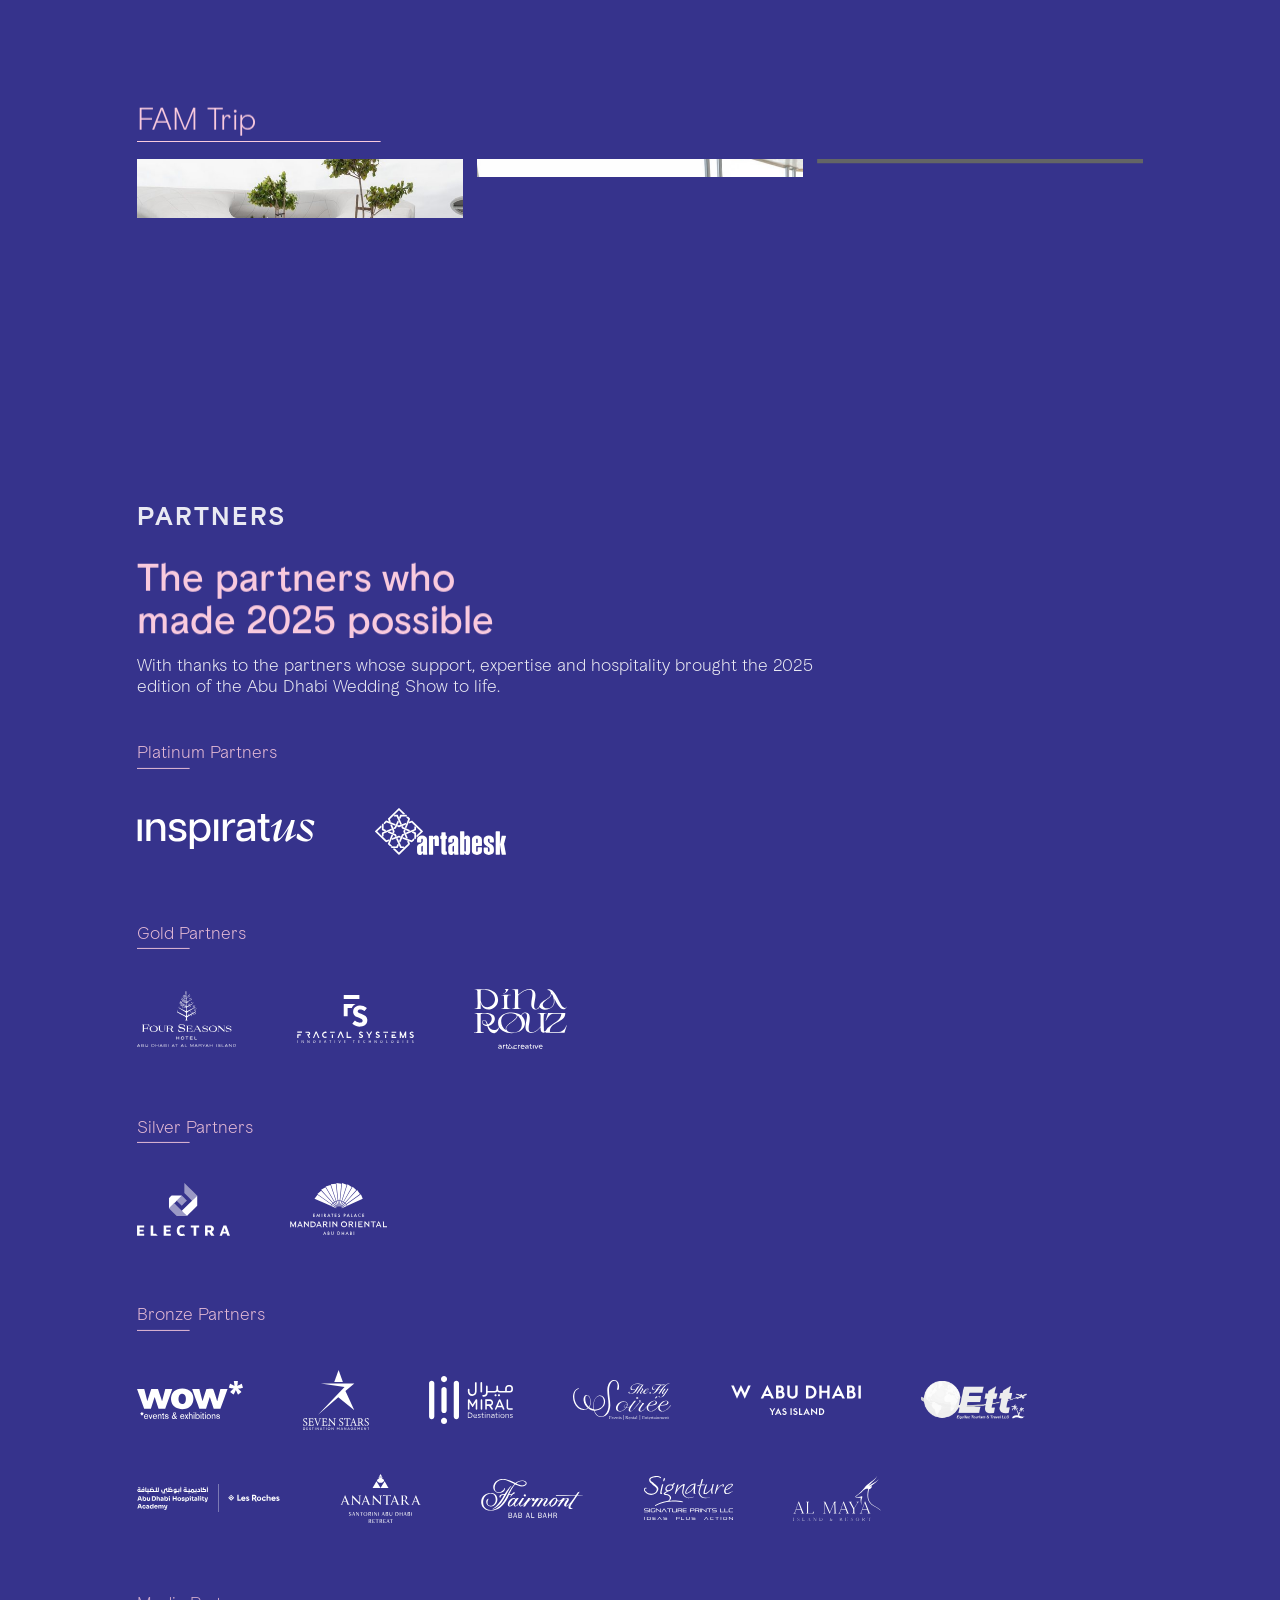
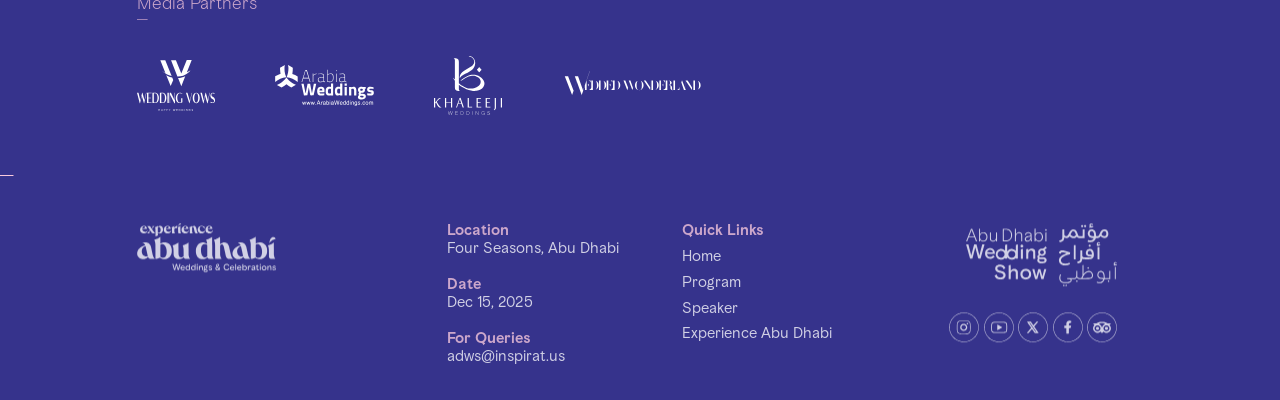
==== commit f7c4d592: "Client fixes: cover without sign, no play button, Arabic menu item, partners gap, social links, favi" ====
--- a/abu-dhabi-wedding-show/2025-edition.html
+++ b/abu-dhabi-wedding-show/2025-edition.html
@@ -6,6 +6,9 @@
   <title>2025 Edition | Abu Dhabi Wedding Show</title>
   <meta name="description" content="Highlights from the 2025 Abu Dhabi Wedding Show at Four Seasons Hotel Abu Dhabi at Al Maryah Island.">
   <meta name="theme-color" content="#36338c">
+  <link rel="icon" href="assets/favicon-32.png" sizes="32x32" type="image/png">
+  <link rel="icon" href="assets/favicon.svg" type="image/svg+xml">
+  <link rel="apple-touch-icon" href="assets/apple-touch-icon.png">
   <link rel="preload" href="assets/fonts/AbuDhabiBasis-Light.woff2" as="font" type="font/woff2" crossorigin>
   <link rel="preload" href="assets/fonts/AbuDhabiBasis-Medium.woff2" as="font" type="font/woff2" crossorigin>
   <link rel="stylesheet" href="assets/css/main.css">
@@ -31,6 +34,7 @@
           <div class="submenu"><a href="2025-edition.html" aria-current="page">2025 Edition</a><a href="https://adweddingshow.ae/2024-edition">2024 Edition</a><a href="https://adweddingshow.ae/2023-edition">2023 Edition</a></div>
         </li>
         <li><a href="https://visitabudhabi.ae/en" target="_blank" rel="noopener">Experience Abu Dhabi</a></li>
+        <li><a class="nav__lang" href="#" lang="ar" hreflang="ar">العربية</a></li>
       </ul>
     </nav>
   </header>
@@ -150,11 +154,11 @@
       <div class="footer__show">
         <a class="footer__logo" href="index.html"><img src="assets/svg/logo-adws.svg" alt="Abu Dhabi Wedding Show" width="227" height="95" loading="lazy"></a>
         <div class="social">
-          <a href="#" aria-label="Instagram"><img src="assets/svg/icon-instagram.svg" alt="" width="31" height="31"></a>
-          <a href="#" aria-label="YouTube"><img src="assets/svg/icon-youtube.svg" alt="" width="31" height="31"></a>
-          <a href="#" aria-label="X"><img src="assets/svg/icon-x.svg" alt="" width="31" height="31"></a>
-          <a href="#" aria-label="Facebook"><img src="assets/svg/icon-facebook.svg" alt="" width="31" height="31"></a>
-          <a href="#" aria-label="Tripadvisor"><img src="assets/svg/icon-tripadvisor.svg" alt="" width="31" height="31"></a>
+          <a href="https://www.instagram.com/visitabudhabi" target="_blank" rel="noopener" aria-label="Instagram"><img src="assets/svg/icon-instagram.svg" alt="" width="31" height="31"></a>
+          <a href="https://www.youtube.com/user/VisitAbuDhabi" target="_blank" rel="noopener" aria-label="YouTube"><img src="assets/svg/icon-youtube.svg" alt="" width="31" height="31"></a>
+          <a href="https://x.com/visitabudhabi" target="_blank" rel="noopener" aria-label="X"><img src="assets/svg/icon-x.svg" alt="" width="31" height="31"></a>
+          <a href="https://www.facebook.com/visitabudhabi" target="_blank" rel="noopener" aria-label="Facebook"><img src="assets/svg/icon-facebook.svg" alt="" width="31" height="31"></a>
+          <a href="https://www.tripadvisor.com/Tourism-g294013-" target="_blank" rel="noopener" aria-label="Tripadvisor"><img src="assets/svg/icon-tripadvisor.svg" alt="" width="31" height="31"></a>
         </div>
       </div>
     </div>
--- a/abu-dhabi-wedding-show/assets/css/main.css
+++ b/abu-dhabi-wedding-show/assets/css/main.css
@@ -204,6 +204,7 @@
   .menu-open .nav li:nth-child(4) { transition-delay: .23s; }
   .menu-open .nav li:nth-child(5) { transition-delay: .28s; }
   .menu-open .nav li:nth-child(6) { transition-delay: .33s; }
+  .menu-open .nav li:nth-child(7) { transition-delay: .38s; }
   .nav a, .nav button { font-size: clamp(22px, 4.2vw, 30px); padding: 18px 0; width: 100%; justify-content: space-between; }
   .nav a::after, .nav .has-sub > button::after { display: none; }
   .submenu { position: static; margin: 0 0 18px; padding: 6px; opacity: 1; visibility: visible; transform: none; display: none; background: var(--pink); }   /* 6px pink frame so a blue item reads against the blue overlay */
@@ -464,7 +465,7 @@
 .site-footer li a { display: inline-block; font-weight: 400; line-height: 1.2; padding: .26em 0; transition: color .25s ease; }
 .site-footer li a:hover, .site-footer dd a:hover { color: var(--pink); }
 .footer__show { display: flex; flex-direction: column; align-items: flex-end; margin-right: clamp(0px, 2.03vw, 39px); }
-.social { display: flex; justify-content: flex-end; gap: clamp(2px, .18vw, 3.4px); margin-top: clamp(22px, 2.03vw, 39px); }
+.social { display: flex; justify-content: flex-end; gap: clamp(4px, .36vw, 6.8px); margin-top: clamp(22px, 2.03vw, 39px); }
 .social a { width: clamp(30px, 1.6vw, 31px); height: clamp(30px, 1.6vw, 31px); display: block; color: var(--white); transition: opacity .25s ease, translate .35s var(--ease-out); }
 .social a:hover { opacity: .75; translate: 0 -2px; }
 .social img { width: 100%; height: 100%; display: block; }
@@ -481,7 +482,7 @@
   .footer__grid { grid-template-columns: 1fr; row-gap: 40px; }
   .footer__show, .footer__grid > .footer__logo { order: 0; }
   .social a { width: 36px; height: 36px; }
-  .social { gap: 6px; margin-top: 22px; }
+  .social { gap: 12px; margin-top: 22px; }
 }
 
 /* =========================================================================
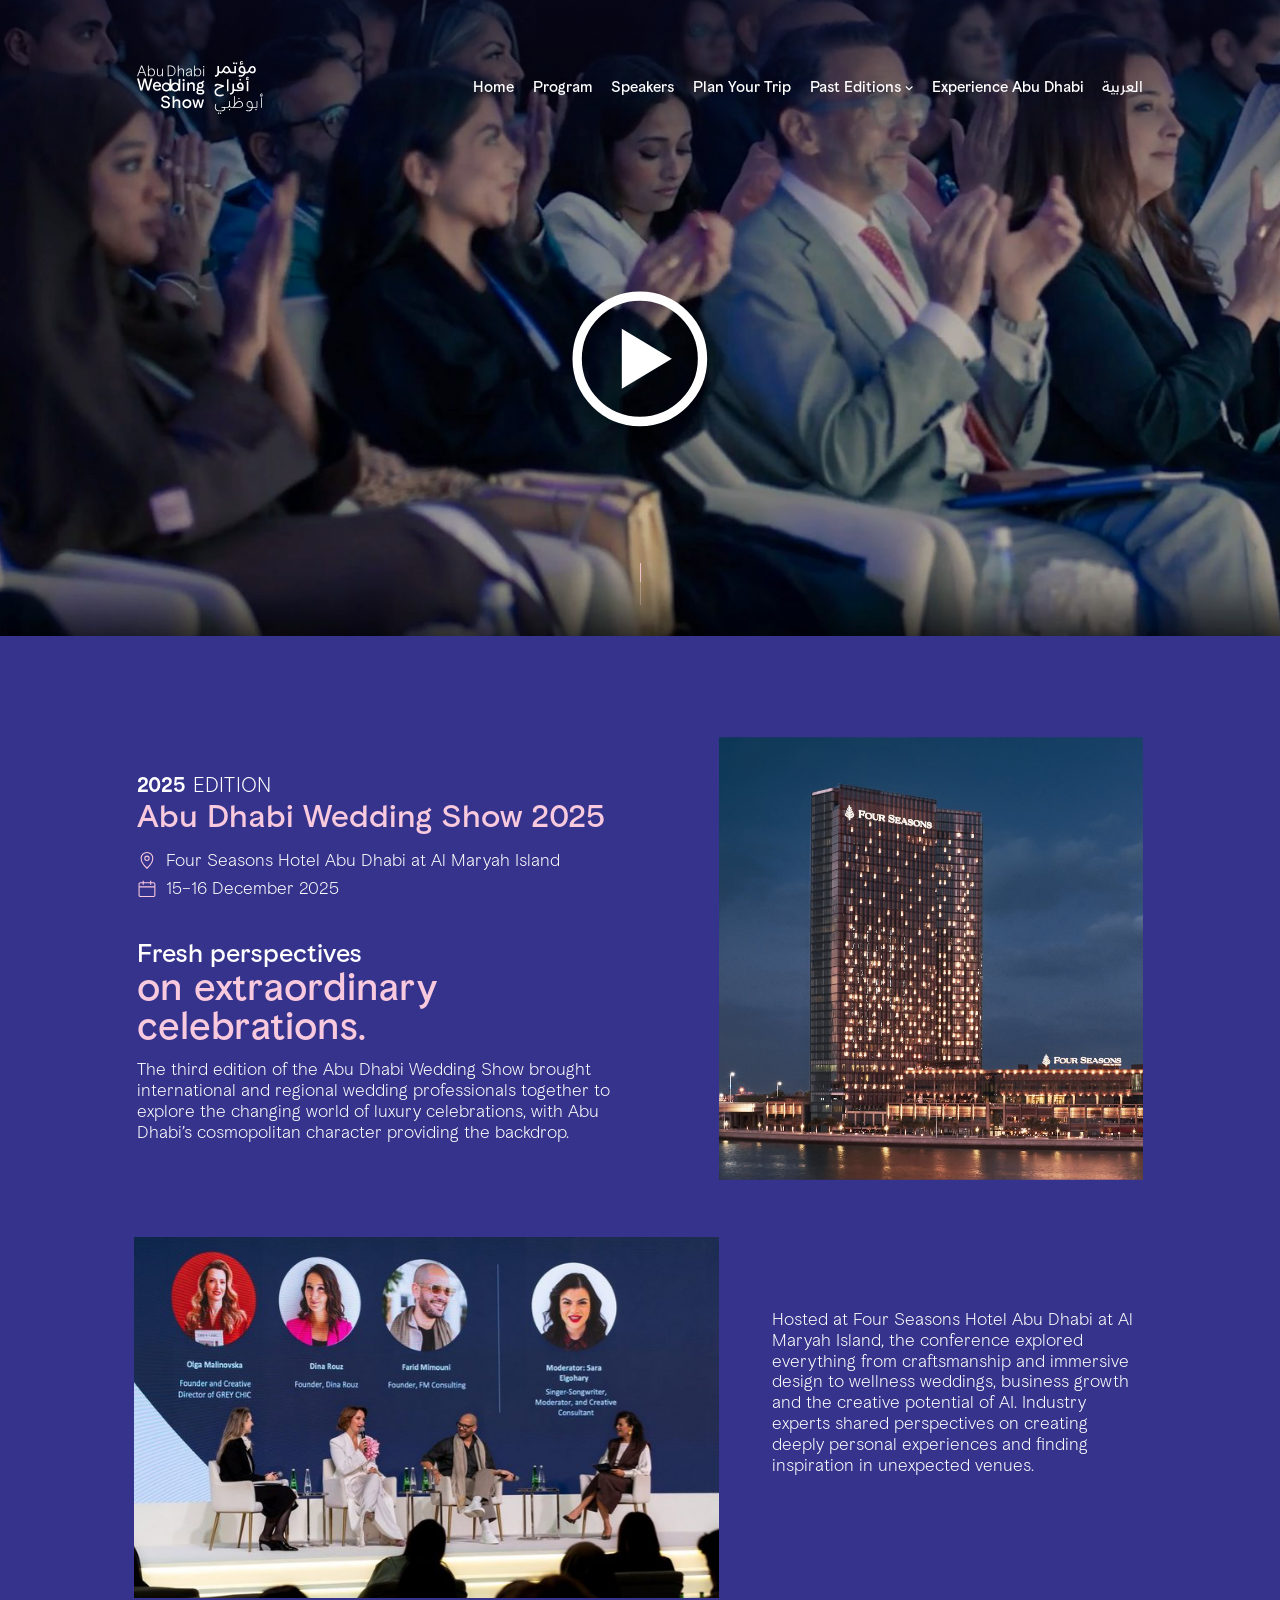
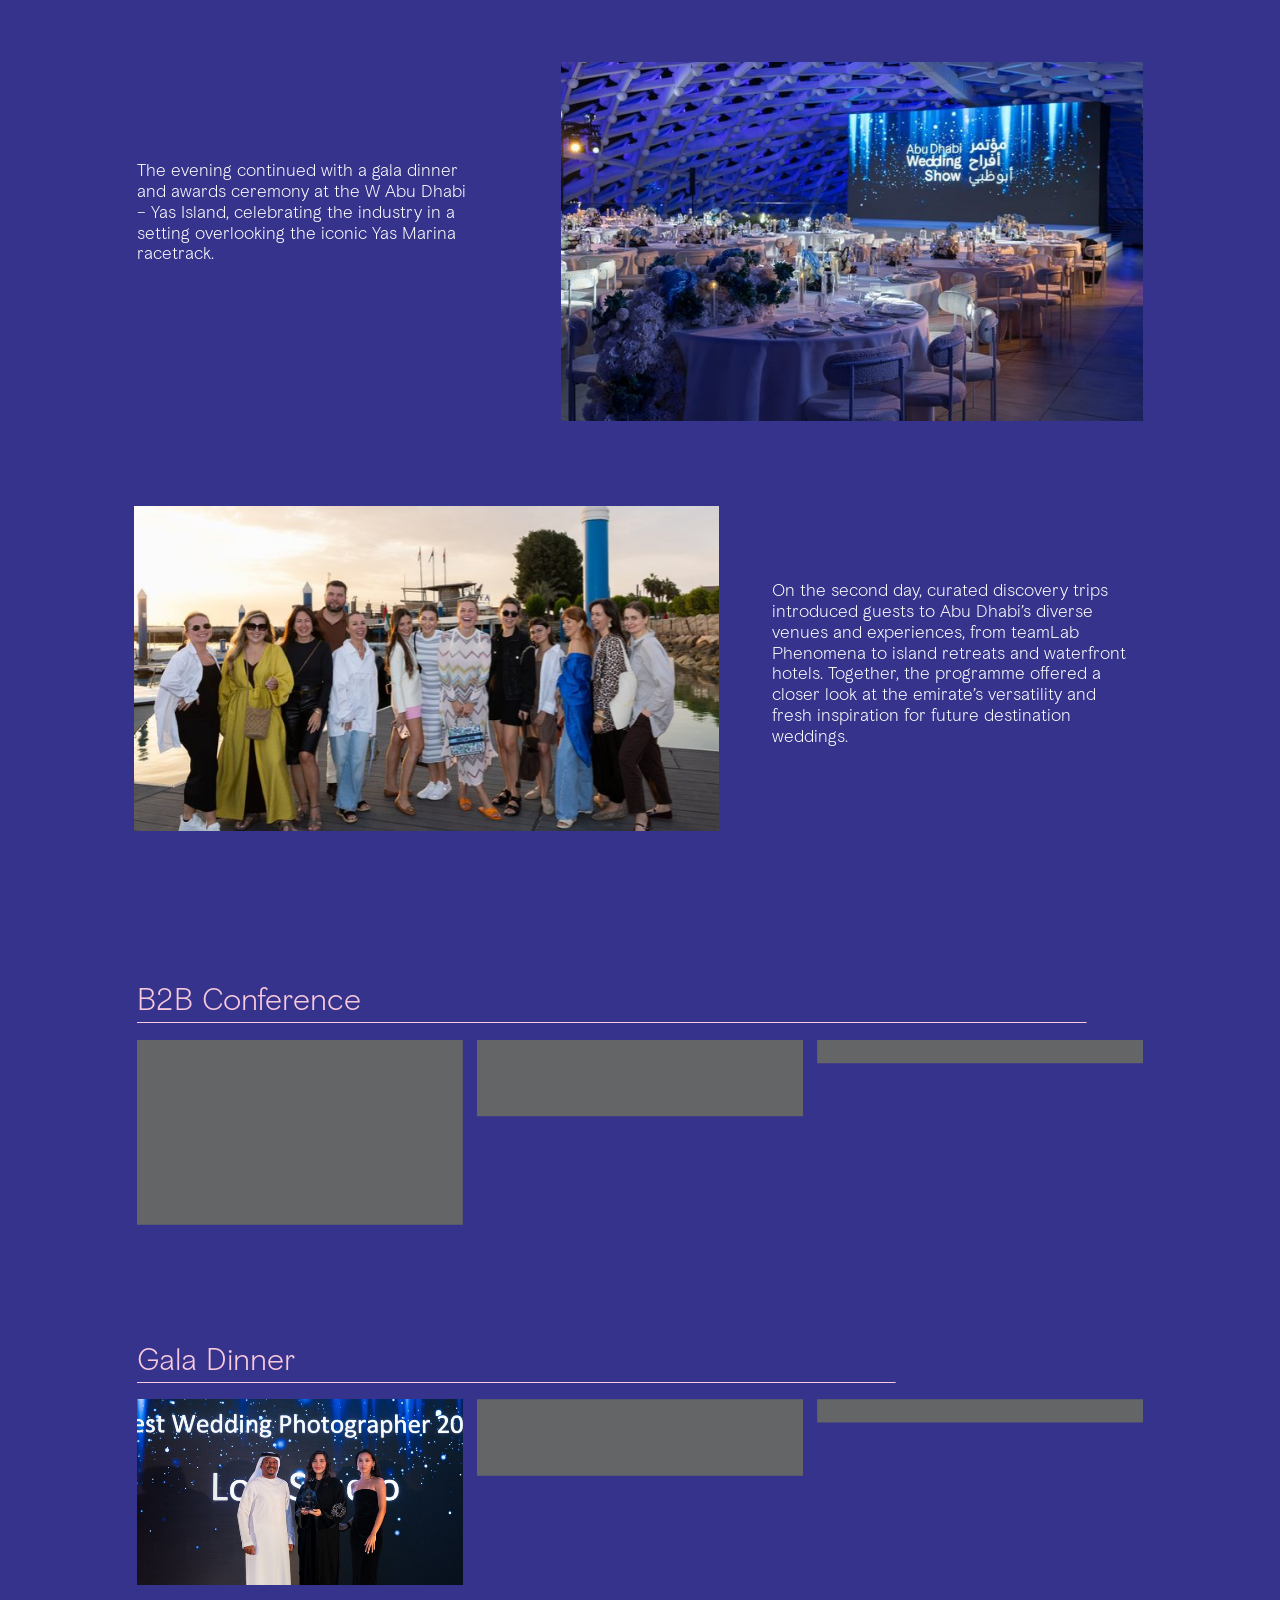
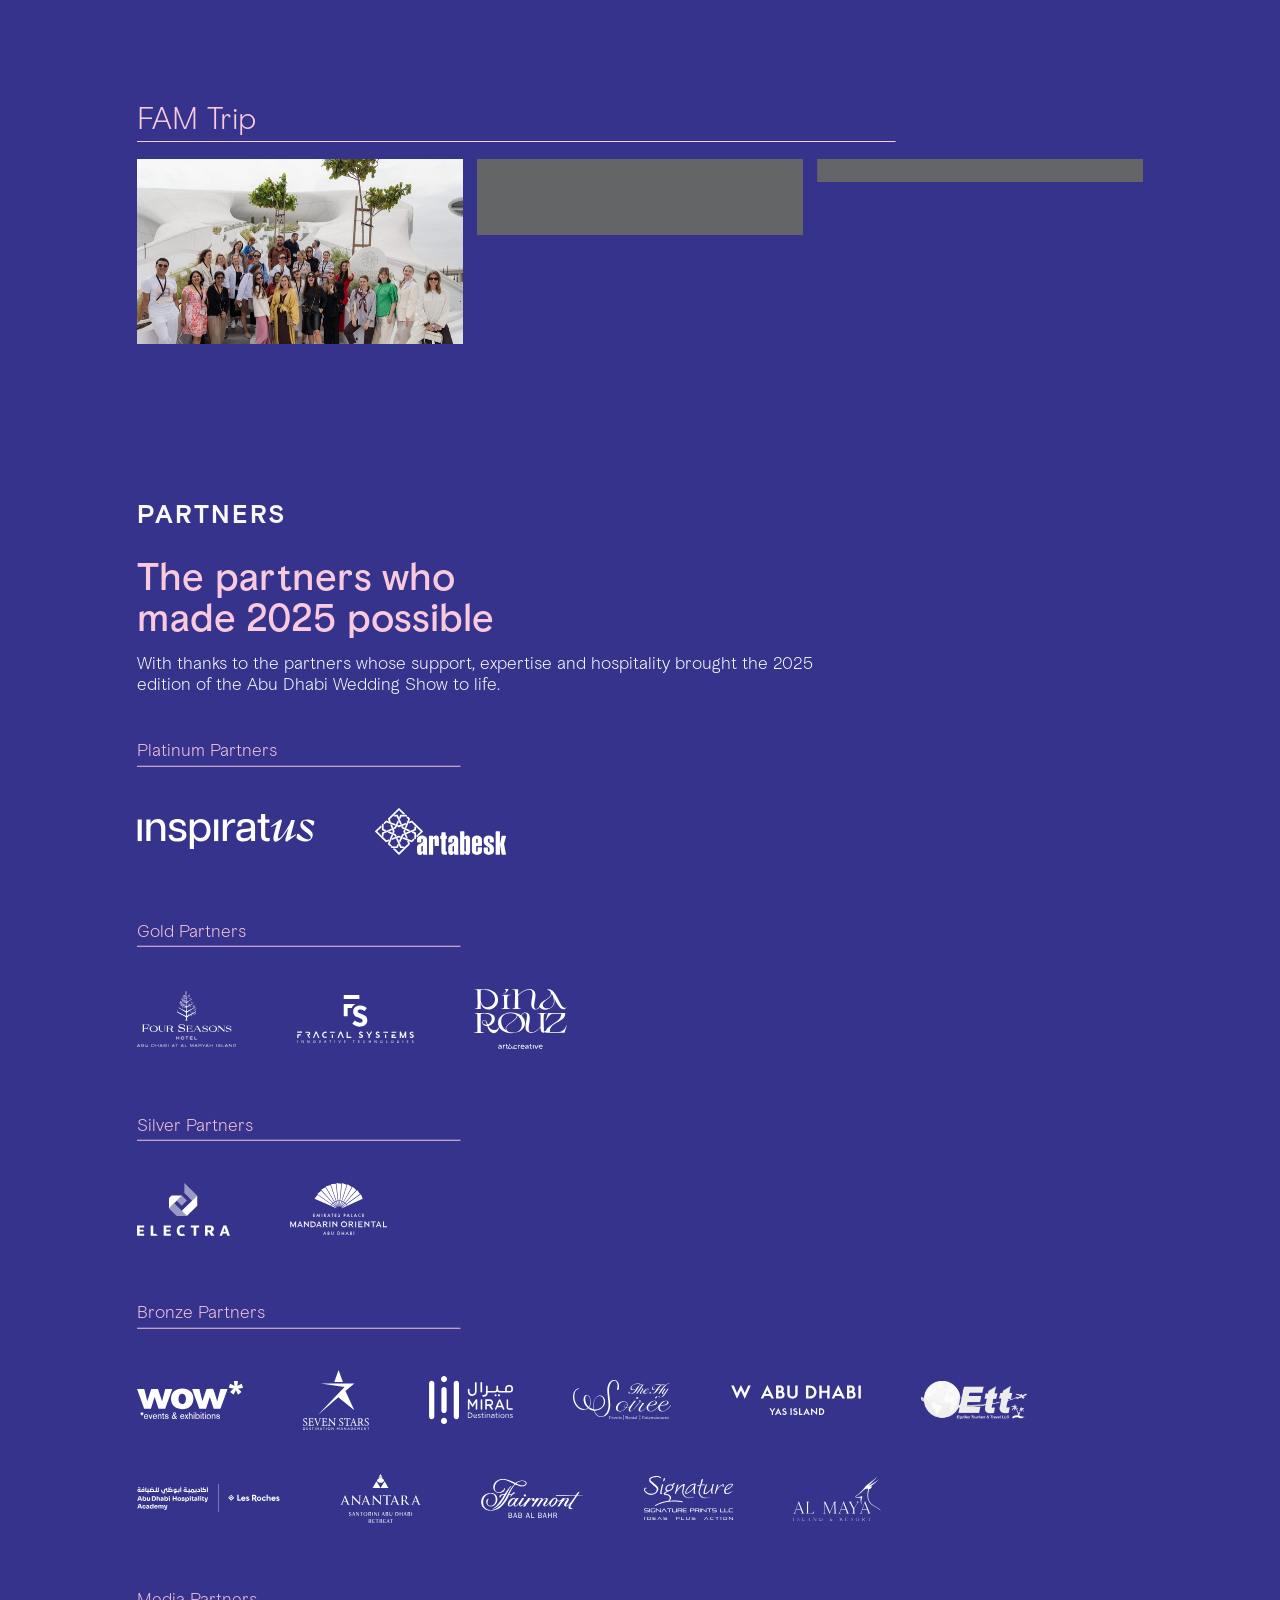
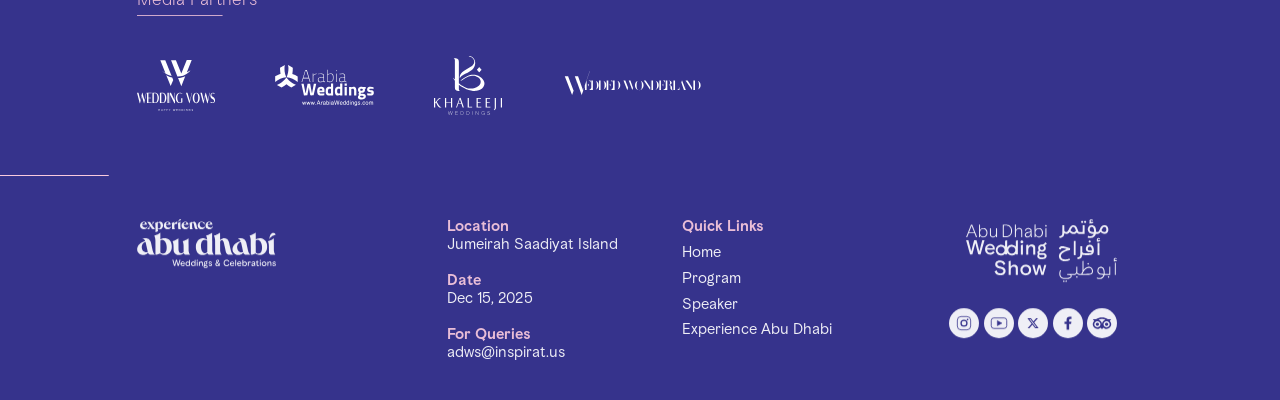
==== commit 02fcb348: "Footer venue and panel photo crop Footer location now reads Jumeirah Saadiyat Island. The 2025 panel" ====
--- a/abu-dhabi-wedding-show/2025-edition.html
+++ b/abu-dhabi-wedding-show/2025-edition.html
@@ -138,7 +138,7 @@
     <div class="wrap footer__grid">
       <a class="footer__logo footer__logo--exp" href="https://visitabudhabi.ae" rel="noopener"><img src="assets/svg/logo-experience-abu-dhabi.svg" alt="Experience Abu Dhabi, Weddings &amp; Celebrations" width="208" height="90" loading="lazy"></a>
       <dl class="footer__info">
-        <dt>Location</dt><dd>Four Seasons, Abu Dhabi</dd>
+        <dt>Location</dt><dd>Jumeirah Saadiyat Island</dd>
         <dt>Date</dt><dd>Dec 15, 2025</dd>
         <dt>For Queries</dt><dd><a href="mailto:adws@inspirat.us">adws@inspirat.us</a></dd>
       </dl>
--- a/abu-dhabi-wedding-show/assets/css/main.css
+++ b/abu-dhabi-wedding-show/assets/css/main.css
@@ -548,3 +548,136 @@
   .gallery__grid::-webkit-scrollbar { display: none; }
   .gallery__grid li { scroll-snap-align: start; }
 }
+
+/* =========================================================================
+   Registration page
+   A plain page: the title, one paragraph, then the form straight on the purple background, in one centred
+   column that is narrower than the rest of the site (940 px at 1920) so the fields keep a sensible length.
+   Eight fields, two to a row (one to a row on phones); the button spans the column. Sizes are px at 1920.
+   Behaviour (validation, country search, phone formatting, thank-you message) is in assets/js/register.js;
+   without JS the form still works with the browser's own validation and a plain country list.
+   ========================================================================= */
+.reg {
+  --fs-field: clamp(16px, calc(22 * var(--u)), 22px);    /* typed text: never under 16 px, so iOS does not zoom */
+  --fs-label: clamp(15px, calc(22 * var(--u)), 22px);
+  --fs-hint: clamp(14px, calc(18 * var(--u)), 18px);
+  --field-h: clamp(52px, calc(64 * var(--u)), 64px);
+  --field-pad: clamp(14px, calc(18 * var(--u)), 18px);
+  --col-gap: clamp(20px, calc(40 * var(--u)), 40px);
+  --error: #ffb3a7;                                      /* 6.1:1 on the purple */
+  /* no hero on this page: clear the fixed header (its top padding + the logo) and add the section space */
+  padding-top: calc(clamp(20px, calc(91 * var(--u)), 91px) + clamp(47px, calc(79 * var(--u)), 79px) + clamp(36px, calc(96 * var(--u)), 96px));
+}
+.reg [hidden] { display: none !important; }
+.reg__inner { max-width: clamp(600px, calc(940 * var(--u)), 940px); margin-inline: auto; }
+.reg .body a { color: var(--pink); text-decoration: underline; text-underline-offset: .2em; text-decoration-thickness: 1px; transition: color .25s ease; }
+.reg .body a:hover { color: var(--white); }
+
+.reg__form { margin-top: clamp(32px, calc(56 * var(--u)), 56px); }
+.form__grid { display: grid; grid-template-columns: 1fr 1fr; column-gap: var(--col-gap); align-items: start; }
+.form__grid > .field:nth-child(-n+2) { margin-top: 0; }   /* the first row sits right under the intro (or the error line) */
+
+.field { margin: clamp(20px, calc(30 * var(--u)), 30px) 0 0; padding: 0; border: 0; min-width: 0; }
+.field--wide { grid-column: 1 / -1; }
+.field__label { display: block; padding: 0; font-size: var(--fs-label); font-weight: 400; line-height: 1.25; }
+.field__opt { font-weight: 300; }
+.field__control { margin-top: clamp(8px, calc(12 * var(--u)), 12px); }
+.field__input { display: block; width: 100%; height: var(--field-h); margin: 0; padding: 0 var(--field-pad);
+  font: inherit; font-size: var(--fs-field); font-weight: 400; line-height: 1.2; color: var(--white); caret-color: var(--pink);
+  background: transparent; border: 1px solid var(--white); border-radius: 0; -webkit-appearance: none; appearance: none;
+  transition: box-shadow .2s ease, border-color .2s ease; }
+.field__input::placeholder { color: var(--white); opacity: .6; }
+.field__input:hover { box-shadow: inset 0 0 0 1px var(--white); }
+.field__input:focus-visible { outline: 2px solid var(--pink); outline-offset: 2px; border-color: var(--pink); box-shadow: inset 0 0 0 1px var(--pink); }
+/* browser autofill keeps the page colours */
+.field__input:-webkit-autofill, .field__input:-webkit-autofill:focus { -webkit-text-fill-color: var(--white); box-shadow: inset 0 0 0 100px var(--purple); transition: background-color 9999s; }
+/* a tick once a typed field has been checked and is fine */
+.field.is-valid .field__input:not(.combo__input):not(.field__select) { padding-right: calc(var(--field-pad) + 28px);
+  background: url("data:image/svg+xml,%3Csvg xmlns='http://www.w3.org/2000/svg' viewBox='0 0 20 20'%3E%3Cpath d='M3.5 10.5l4.2 4.2 8.8-9.2' fill='none' stroke='%23f9cade' stroke-width='2'/%3E%3C/svg%3E") no-repeat right var(--field-pad) center / 18px 18px; }
+.field.is-invalid .field__input, .field.is-invalid .check__box { border-color: var(--error); box-shadow: inset 0 0 0 1px var(--error); }
+.field__error { display: flex; align-items: flex-start; gap: .45em; margin-top: .5em; font-size: var(--fs-hint); font-weight: 400; line-height: 1.3; color: var(--error); }
+.field__error::before { content: ""; flex: none; width: 1.15em; height: 1.15em; margin-top: .07em; background: currentColor;
+  -webkit-mask: url("data:image/svg+xml,%3Csvg xmlns='http://www.w3.org/2000/svg' viewBox='0 0 20 20'%3E%3Cpath d='M10 1a9 9 0 100 18 9 9 0 000-18zm-1 4.5h2v6.5H9zm1 8a1.3 1.3 0 110 2.6 1.3 1.3 0 010-2.6z'/%3E%3C/svg%3E") center / contain no-repeat;
+  mask: url("data:image/svg+xml,%3Csvg xmlns='http://www.w3.org/2000/svg' viewBox='0 0 20 20'%3E%3Cpath d='M10 1a9 9 0 100 18 9 9 0 000-18zm-1 4.5h2v6.5H9zm1 8a1.3 1.3 0 110 2.6 1.3 1.3 0 010-2.6z'/%3E%3C/svg%3E") center / contain no-repeat; }
+.field__suggest { margin-top: .5em; font-size: var(--fs-hint); font-weight: 400; line-height: 1.3; }
+.field__suggest button { color: var(--pink); text-decoration: underline; text-underline-offset: .18em; }
+
+/* the plain country list (no JS) and the searchable one built from it */
+.field__select { padding-right: calc(var(--field-pad) + 30px); cursor: pointer;
+  background: url("data:image/svg+xml,%3Csvg xmlns='http://www.w3.org/2000/svg' viewBox='0 0 14 9'%3E%3Cpath d='M1 1.5l6 6 6-6' fill='none' stroke='%23ffffff' stroke-width='1.6'/%3E%3C/svg%3E") no-repeat right var(--field-pad) center / 14px 9px; }
+.field__select option { color: var(--ink); background: var(--white); }
+.combo { position: relative; }
+.combo__input { padding-right: var(--field-h); text-overflow: ellipsis; }
+.combo__input--pick { cursor: pointer; caret-color: transparent; -webkit-user-select: none; user-select: none; }
+.field__select:required:invalid { color: rgba(255,255,255,.6); }   /* nothing chosen yet: reads as a placeholder */
+.combo__toggle { position: absolute; top: 0; right: 0; width: var(--field-h); height: var(--field-h); display: grid; place-items: center; color: var(--white); }
+.combo__toggle svg { width: 14px; height: 9px; transition: transform .3s var(--ease-out); }
+.combo.is-open .combo__toggle svg { transform: rotate(180deg); }
+.combo.is-open { z-index: 6; }
+/* the list is the menu's dropdown again: a pink panel, the item under the pointer or the arrow keys is blue */
+.combo__list { position: absolute; z-index: 10; left: 0; right: 0; top: calc(100% + 4px); margin: 0; padding: 6px; list-style: none;
+  max-height: min(310px, 44vh); overflow-y: auto; overscroll-behavior: contain; -webkit-overflow-scrolling: touch;
+  background: var(--pink); color: var(--purple); box-shadow: 0 18px 44px rgba(13,12,38,.35);
+  font-size: var(--fs-field); font-weight: 400; line-height: 1.2; }
+.combo__option { display: flex; align-items: center; justify-content: space-between; gap: 12px; min-height: 44px; padding: .45em calc(var(--field-pad) - 6px); cursor: pointer; }
+.combo__option mark { background: none; color: inherit; font-weight: 700; }
+.combo__option[aria-selected="true"] { font-weight: 500; }
+.combo__option[aria-selected="true"]::after { content: ""; flex: none; width: 14px; height: 8px; margin-top: -4px; border: solid currentColor; border-width: 0 0 2px 2px; transform: rotate(-45deg); }
+.combo__option.is-active { background: var(--purple); color: var(--white); }
+.combo__sep { height: 1px; margin: 6px calc(var(--field-pad) - 6px); background: rgba(255,255,255,.7); }
+.combo__empty { padding: .7em calc(var(--field-pad) - 6px); font-size: var(--fs-hint); line-height: 1.35; }
+
+/* consent */
+.field--consent { margin-top: clamp(28px, calc(40 * var(--u)), 40px); }
+.check { position: relative; display: flex; align-items: flex-start; gap: .75em; font-size: clamp(15px, calc(20 * var(--u)), 20px); font-weight: 300; line-height: 1.35; cursor: pointer; }
+.check input { position: absolute; left: 0; top: 0; width: 26px; height: 26px; margin: 0; opacity: 0; cursor: pointer; }
+.check__box { flex: none; width: 26px; height: 26px; margin-top: -.04em; display: grid; place-items: center; border: 1px solid var(--white); transition: background-color .2s ease, border-color .2s ease; }
+.check__box::after { content: ""; width: 13px; height: 7px; margin-top: -3px; border: solid var(--purple); border-width: 0 0 2px 2px; transform: rotate(-45deg) scale(0); transition: transform .25s var(--ease-out); }
+.check input:checked + .check__box { background: var(--pink); border-color: var(--pink); }
+.check input:checked + .check__box::after { transform: rotate(-45deg) scale(1); }
+.check input:focus-visible + .check__box { outline: 2px solid var(--pink); outline-offset: 3px; }
+.check a { color: var(--pink); text-decoration: underline; text-underline-offset: .18em; white-space: nowrap; }
+.hp { position: absolute; left: -9999px; width: 1px; height: 1px; overflow: hidden; }
+
+.form__submit { position: relative; display: flex; align-items: center; justify-content: center; gap: .8em;
+  width: 100%; min-height: var(--field-h); margin-top: clamp(28px, calc(40 * var(--u)), 40px); padding: 0 1.2em;
+  background: var(--pink); color: var(--purple); font-size: var(--fs-button); font-weight: 500; line-height: 1; transition: background-color .3s ease; }
+.form__submit:hover { background: var(--white); }
+.form__spinner { display: none; width: 1em; height: 1em; border: 2px solid rgba(54,51,140,.3); border-top-color: var(--purple); border-radius: 50%; animation: reg-spin .8s linear infinite; }
+.form__submit.is-busy { pointer-events: none; }
+.form__submit.is-busy .form__spinner { display: block; }
+@keyframes reg-spin { to { transform: rotate(360deg); } }
+
+.form__summary { margin-bottom: clamp(16px, calc(22 * var(--u)), 22px); font-size: var(--fs-hint); line-height: 1.4; }
+.form__summary-title { font-weight: 500; color: var(--error); }
+
+/* thank-you message (takes the place of the form) */
+.reg__done { margin-top: clamp(32px, calc(56 * var(--u)), 56px); outline: none; }
+.reg__done-title { font-size: var(--fs-display); font-weight: 500; line-height: 1.05; color: var(--pink); overflow-wrap: anywhere; }
+.reg__done-text { margin-top: clamp(14px, calc(26 * var(--u)), 26px); max-width: 30em; font-size: var(--fs-body); font-weight: 300; line-height: var(--lh-body); overflow-wrap: anywhere; }
+.reg__done-text b { font-weight: 500; }
+.reg__done-actions { margin-top: clamp(22px, calc(36 * var(--u)), 36px); font-size: var(--fs-body); }
+.reg__done-link { color: var(--pink); text-decoration: underline; text-underline-offset: .2em; text-decoration-thickness: 1px; }
+.reg__done-link:hover { color: var(--white); }
+.reg__done.is-in > * { animation: reg-rise .9s var(--ease-out) both; }
+.reg__done.is-in > :nth-child(2) { animation-delay: .1s; }
+.reg__done.is-in > :nth-child(3) { animation-delay: .2s; }
+@keyframes reg-rise { from { opacity: 0; transform: translateY(22px); } }
+
+@media (max-width: 767px) {
+  /* phones: one field to a row, full-width button */
+  .form__grid { grid-template-columns: 1fr; }
+  .form__grid > .field:nth-child(2) { margin-top: clamp(20px, calc(30 * var(--u)), 30px); }
+  .combo__list { max-height: min(264px, 38vh); }
+}
+
+/* ---------- Privacy policy page ----------
+   The registration page's column, with plain sections of text. Body copy is a step smaller than the site's 26 px: it is a long read. */
+.policy h2 { margin-top: clamp(32px, calc(52 * var(--u)), 52px); font-size: clamp(19px, calc(30 * var(--u)), 30px); font-weight: 500; line-height: 1.15; color: var(--white); }
+.policy h2 + .body { margin-top: clamp(8px, calc(14 * var(--u)), 14px); }
+.policy h2 ~ .body { font-size: clamp(16px, calc(23 * var(--u)), 23px); line-height: 1.35; }
+.policy .body p + p, .policy .body ul + p { margin-top: .9em; }
+.policy ul { margin: .5em 0 0; padding-left: 1.2em; }
+.policy li + li { margin-top: .3em; }
+.policy li::marker { color: var(--pink); }
+.policy .policy__date { margin-top: 2.2em; opacity: .75; }
